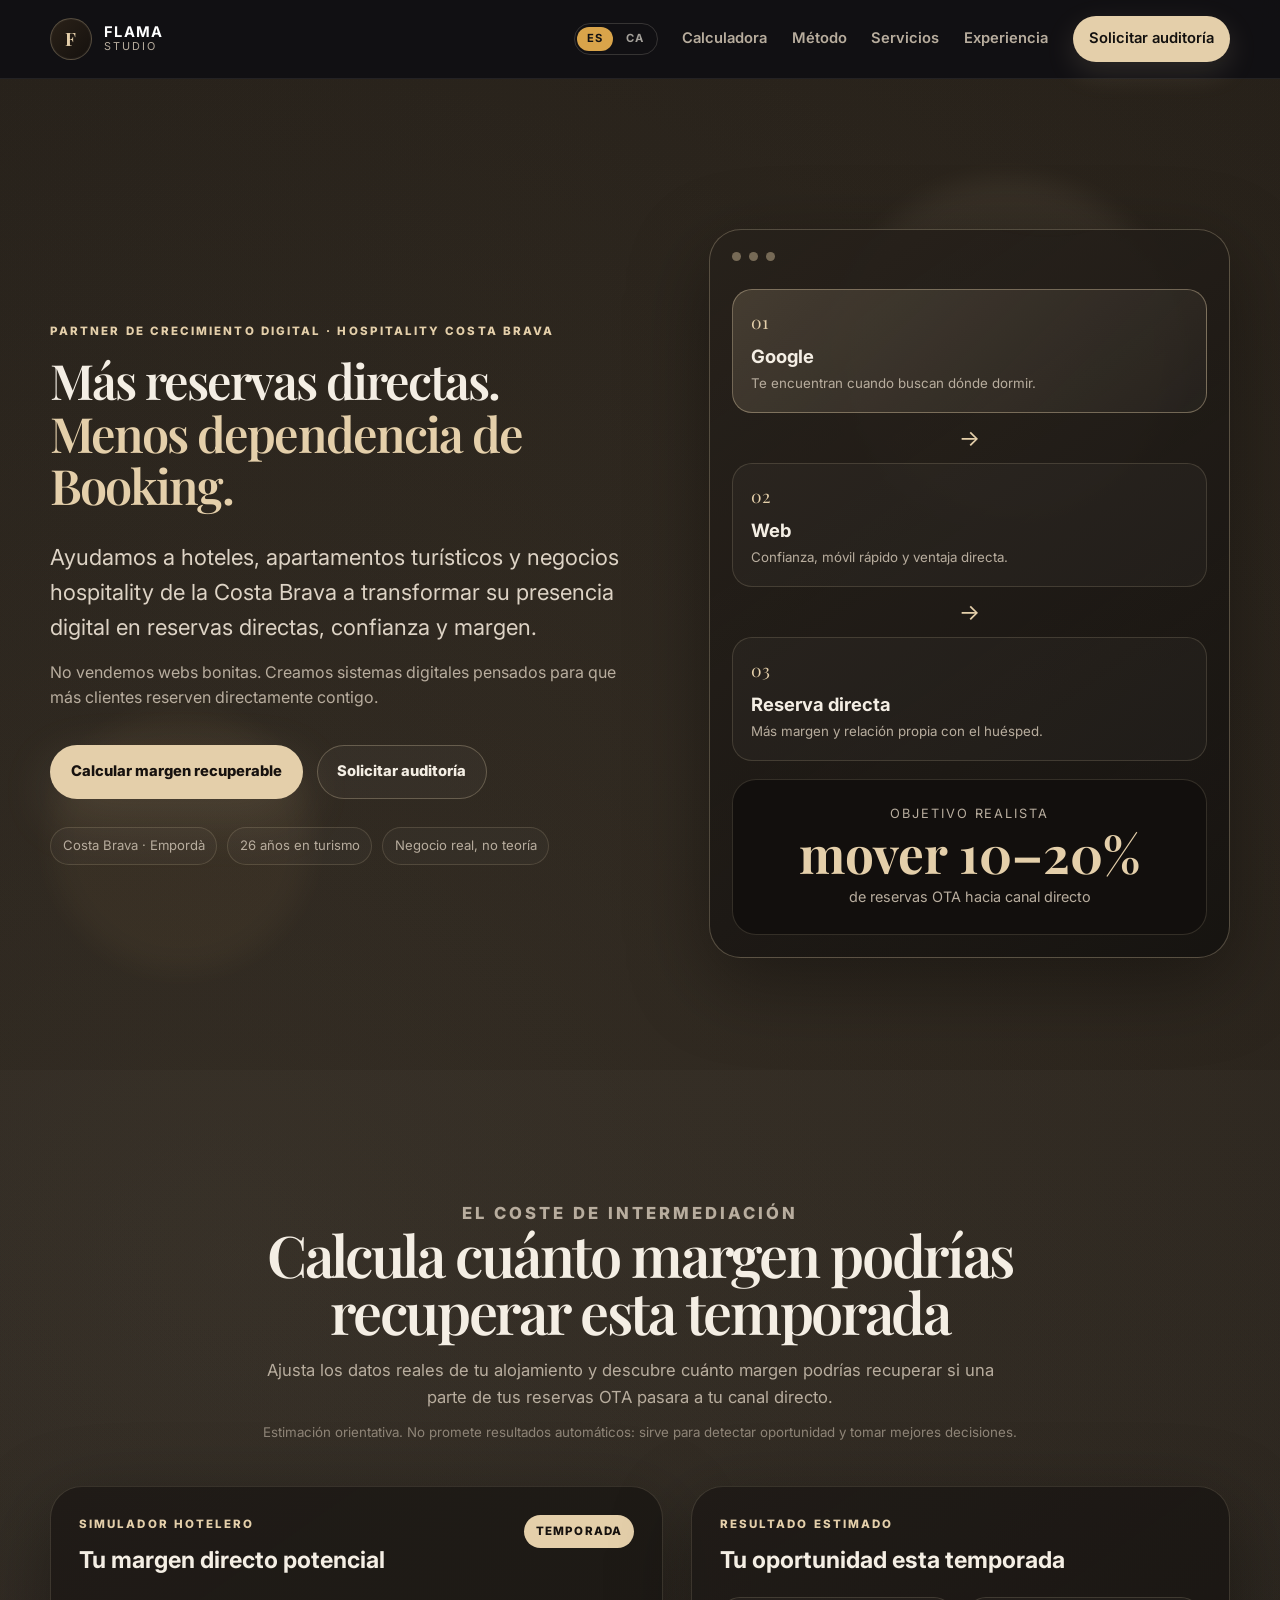
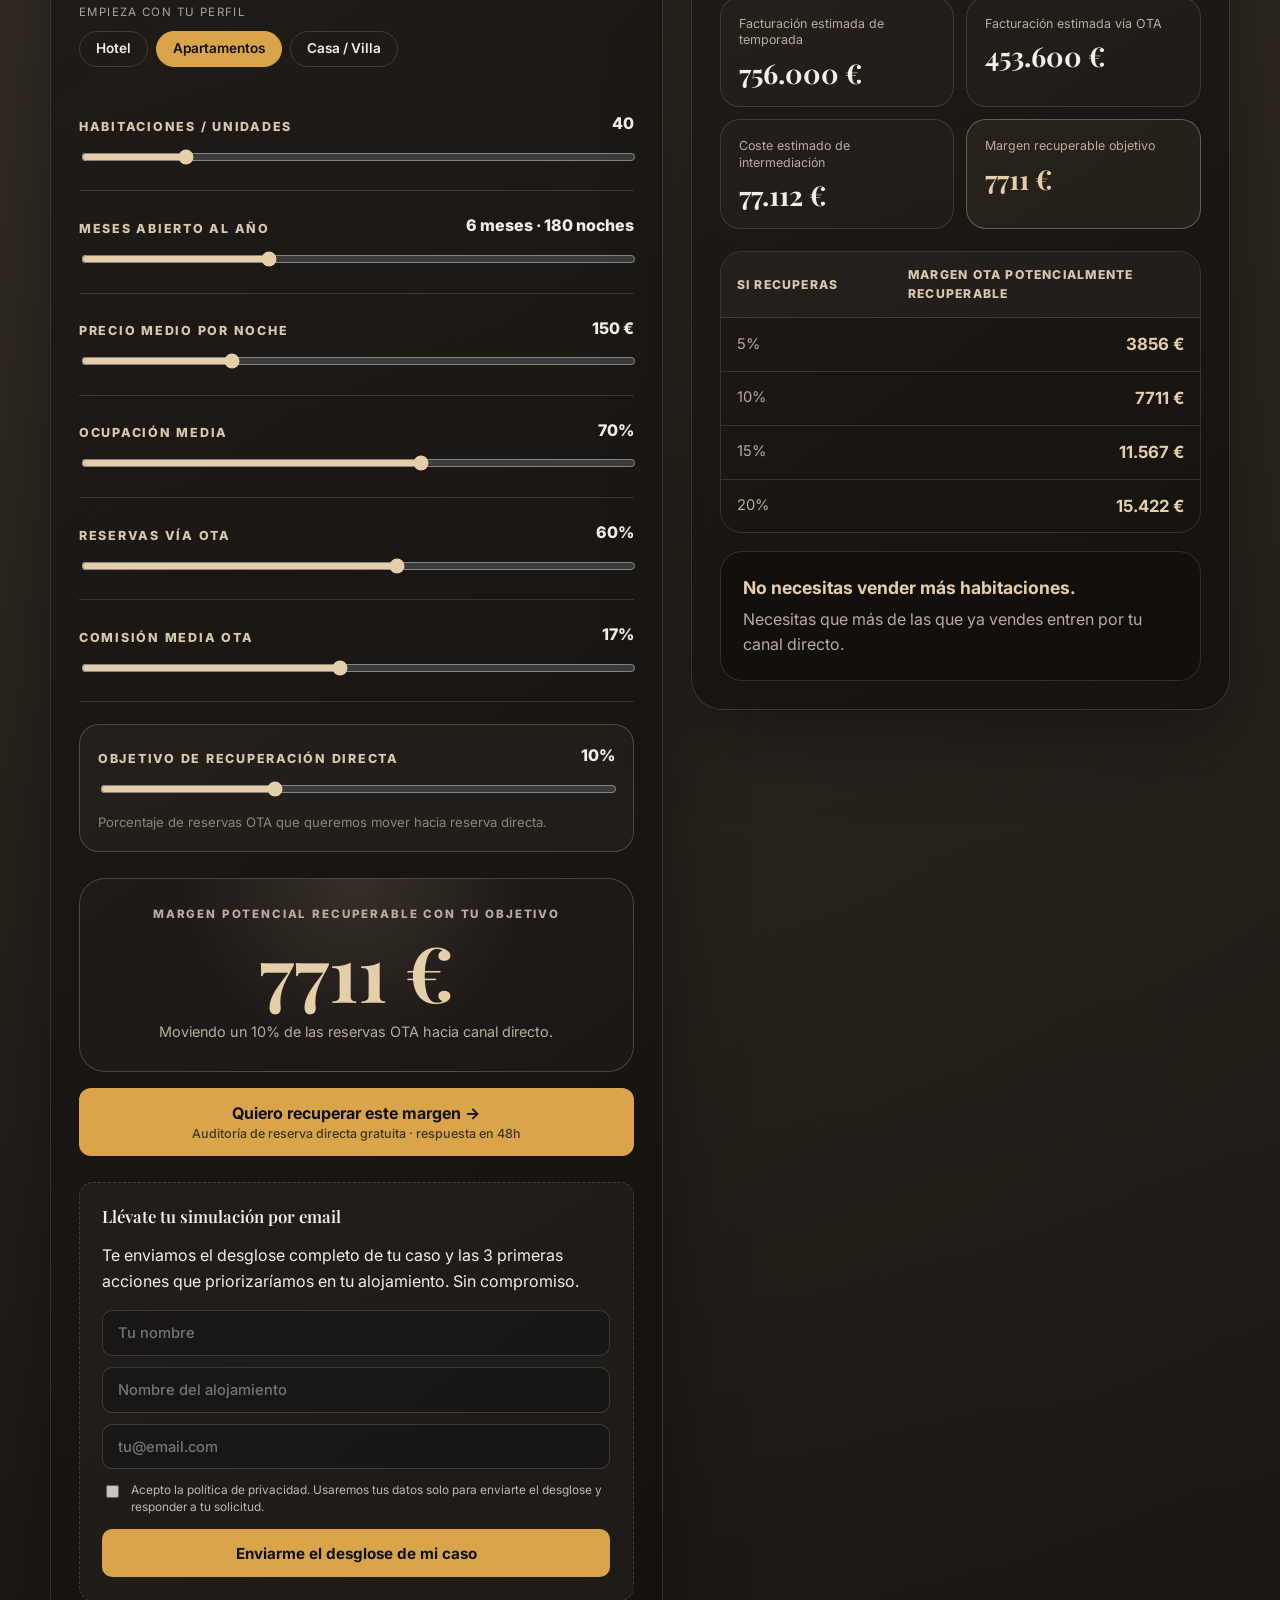
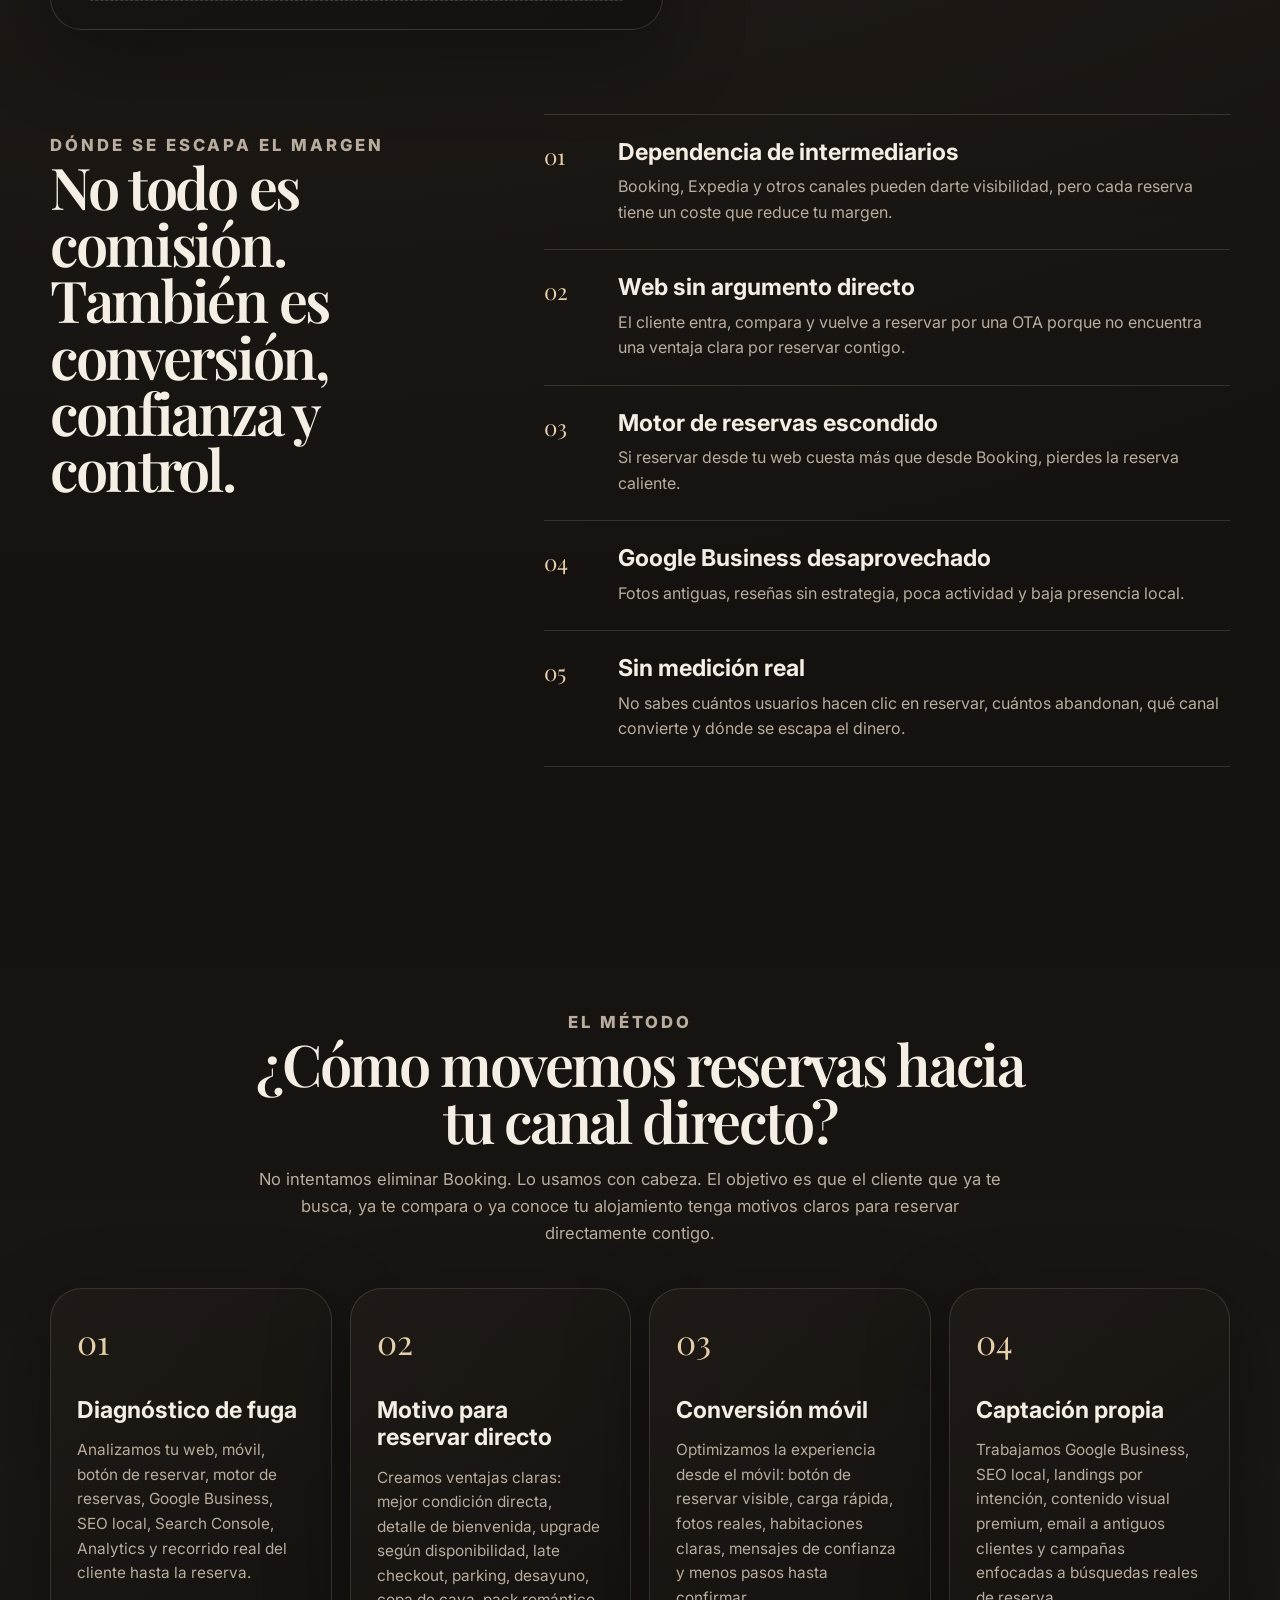
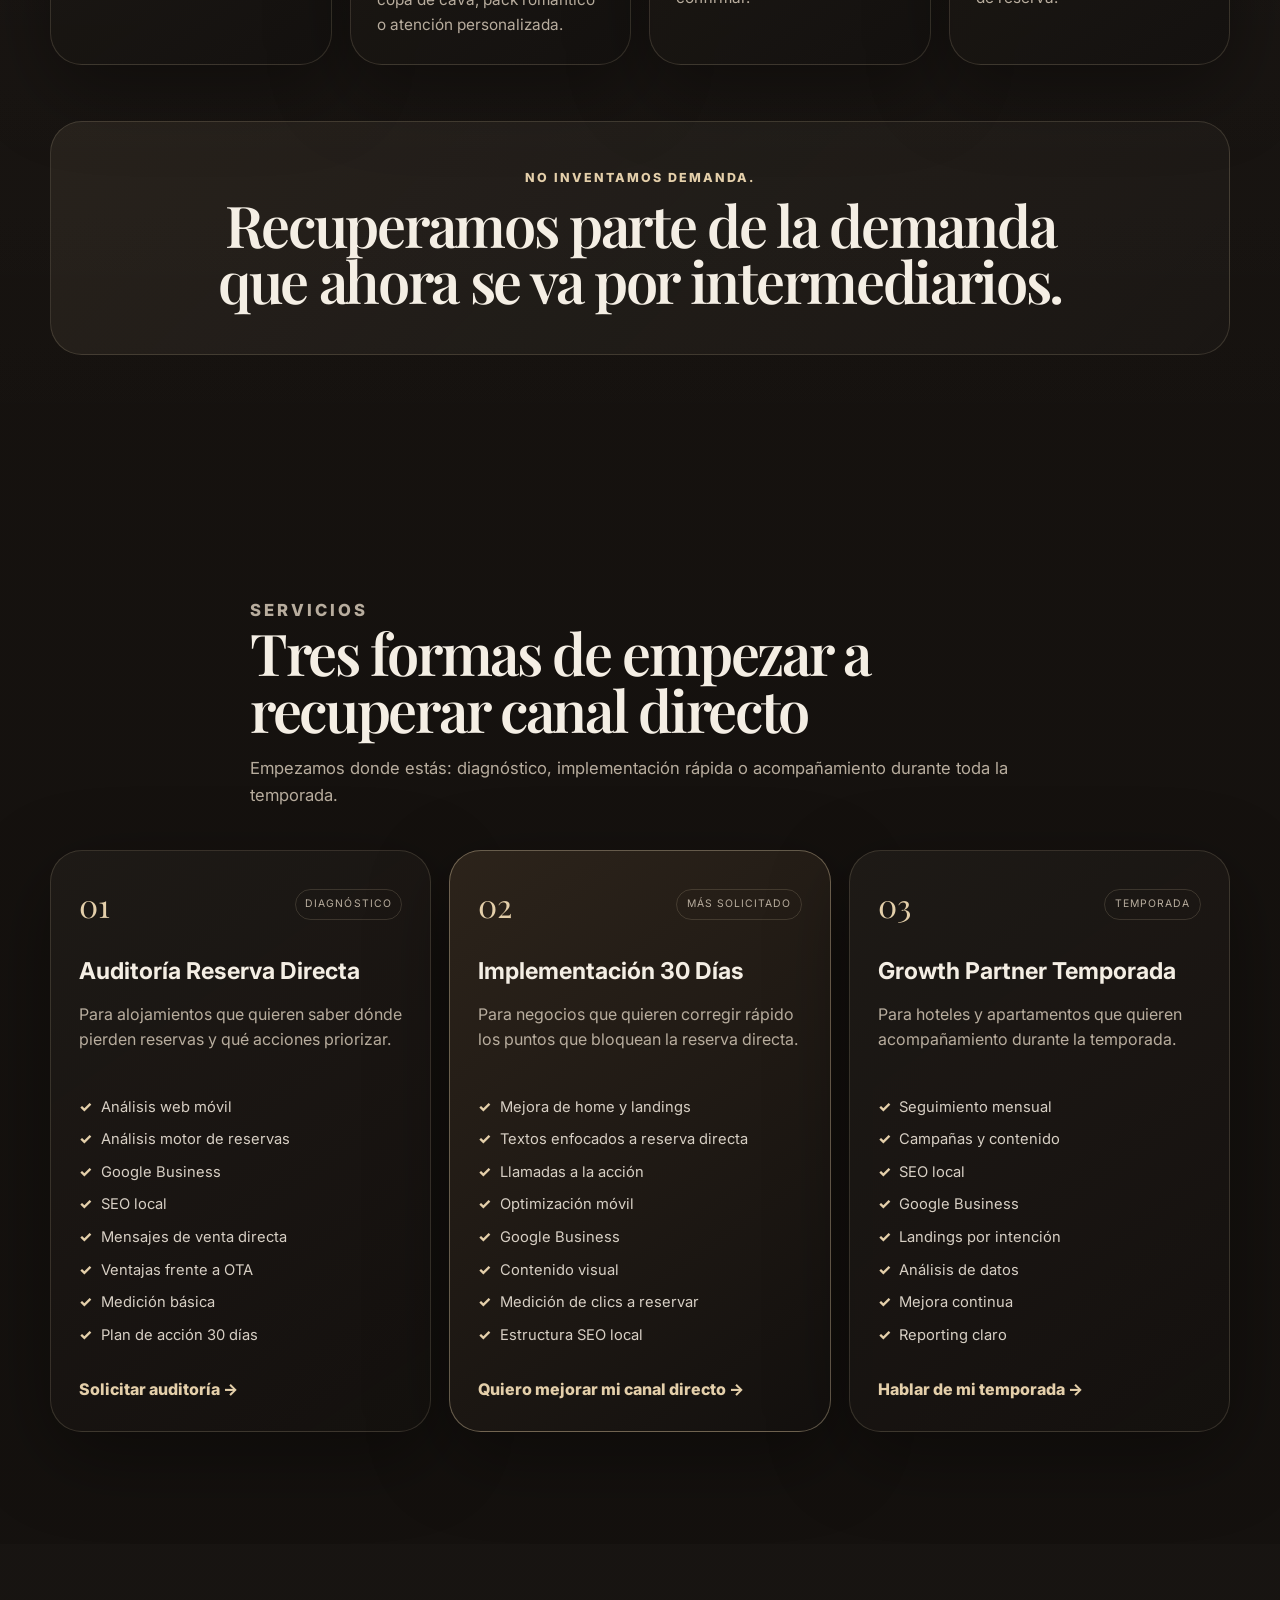
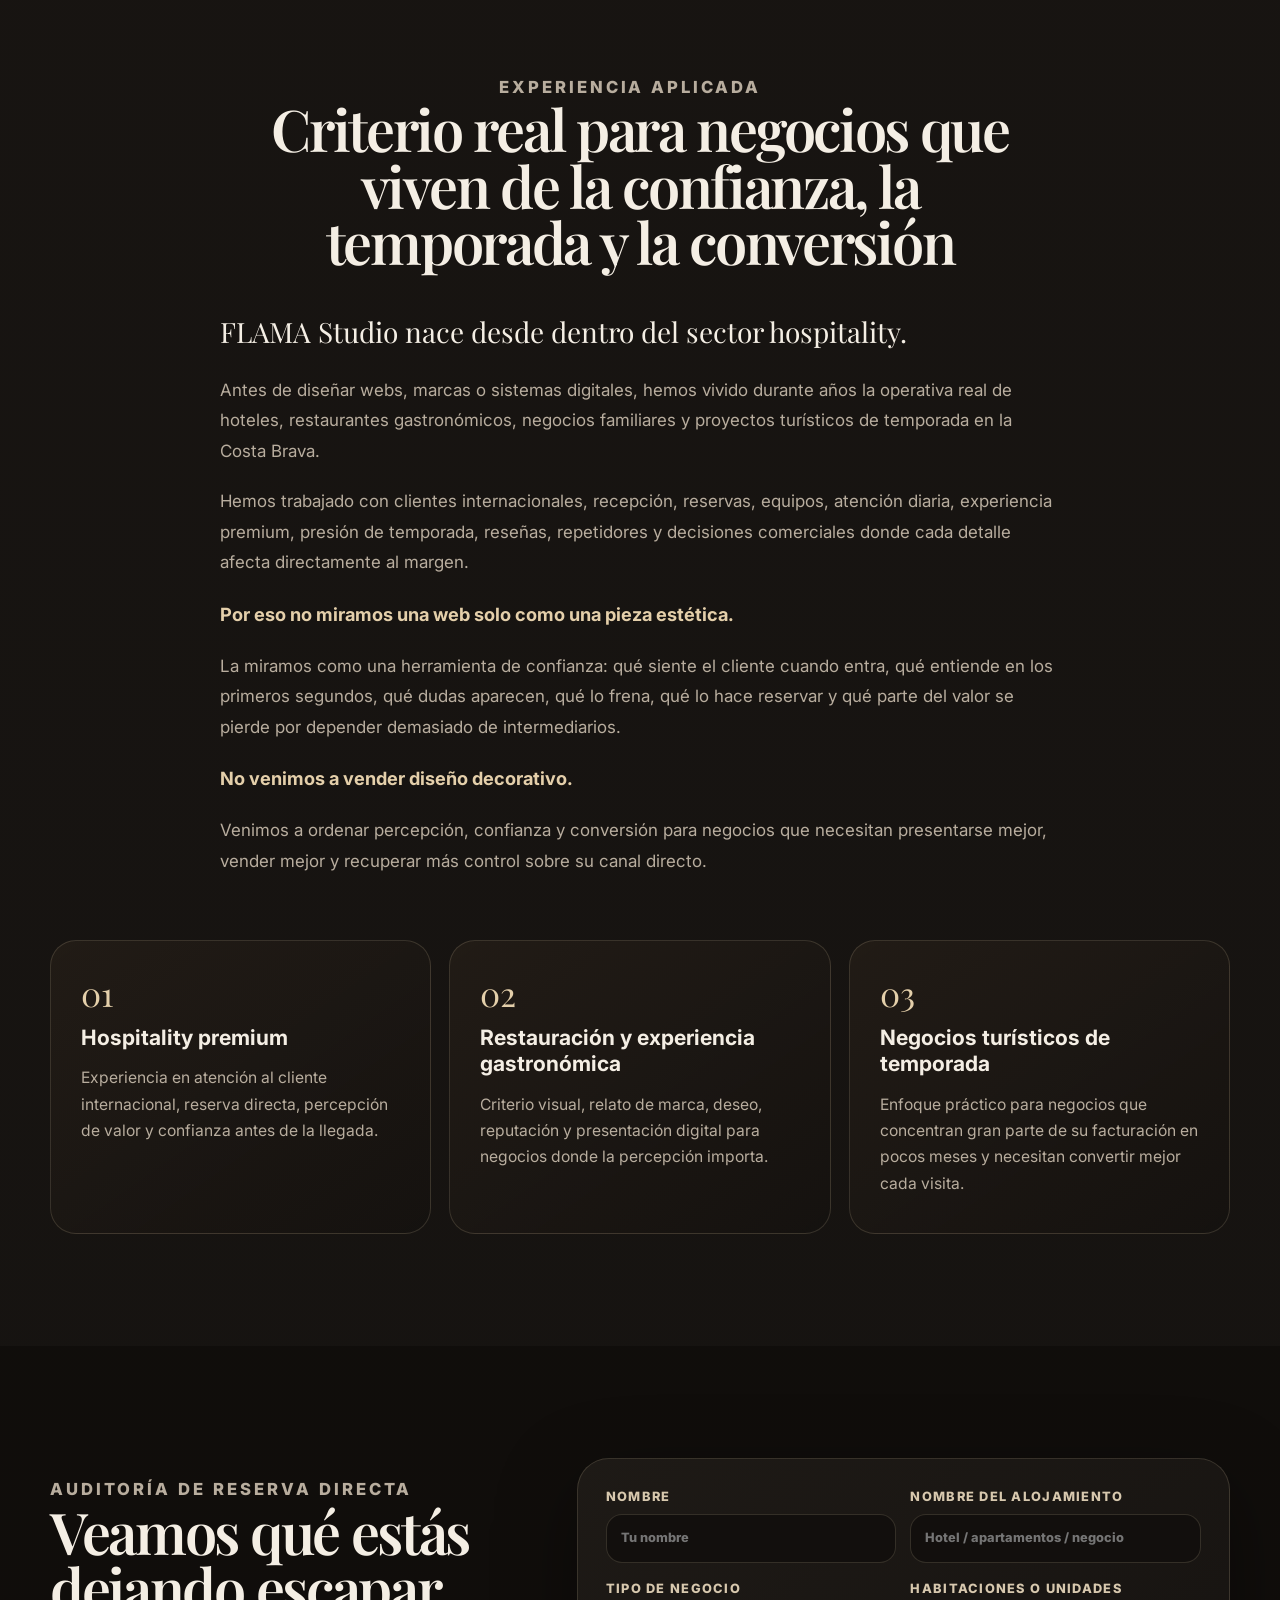
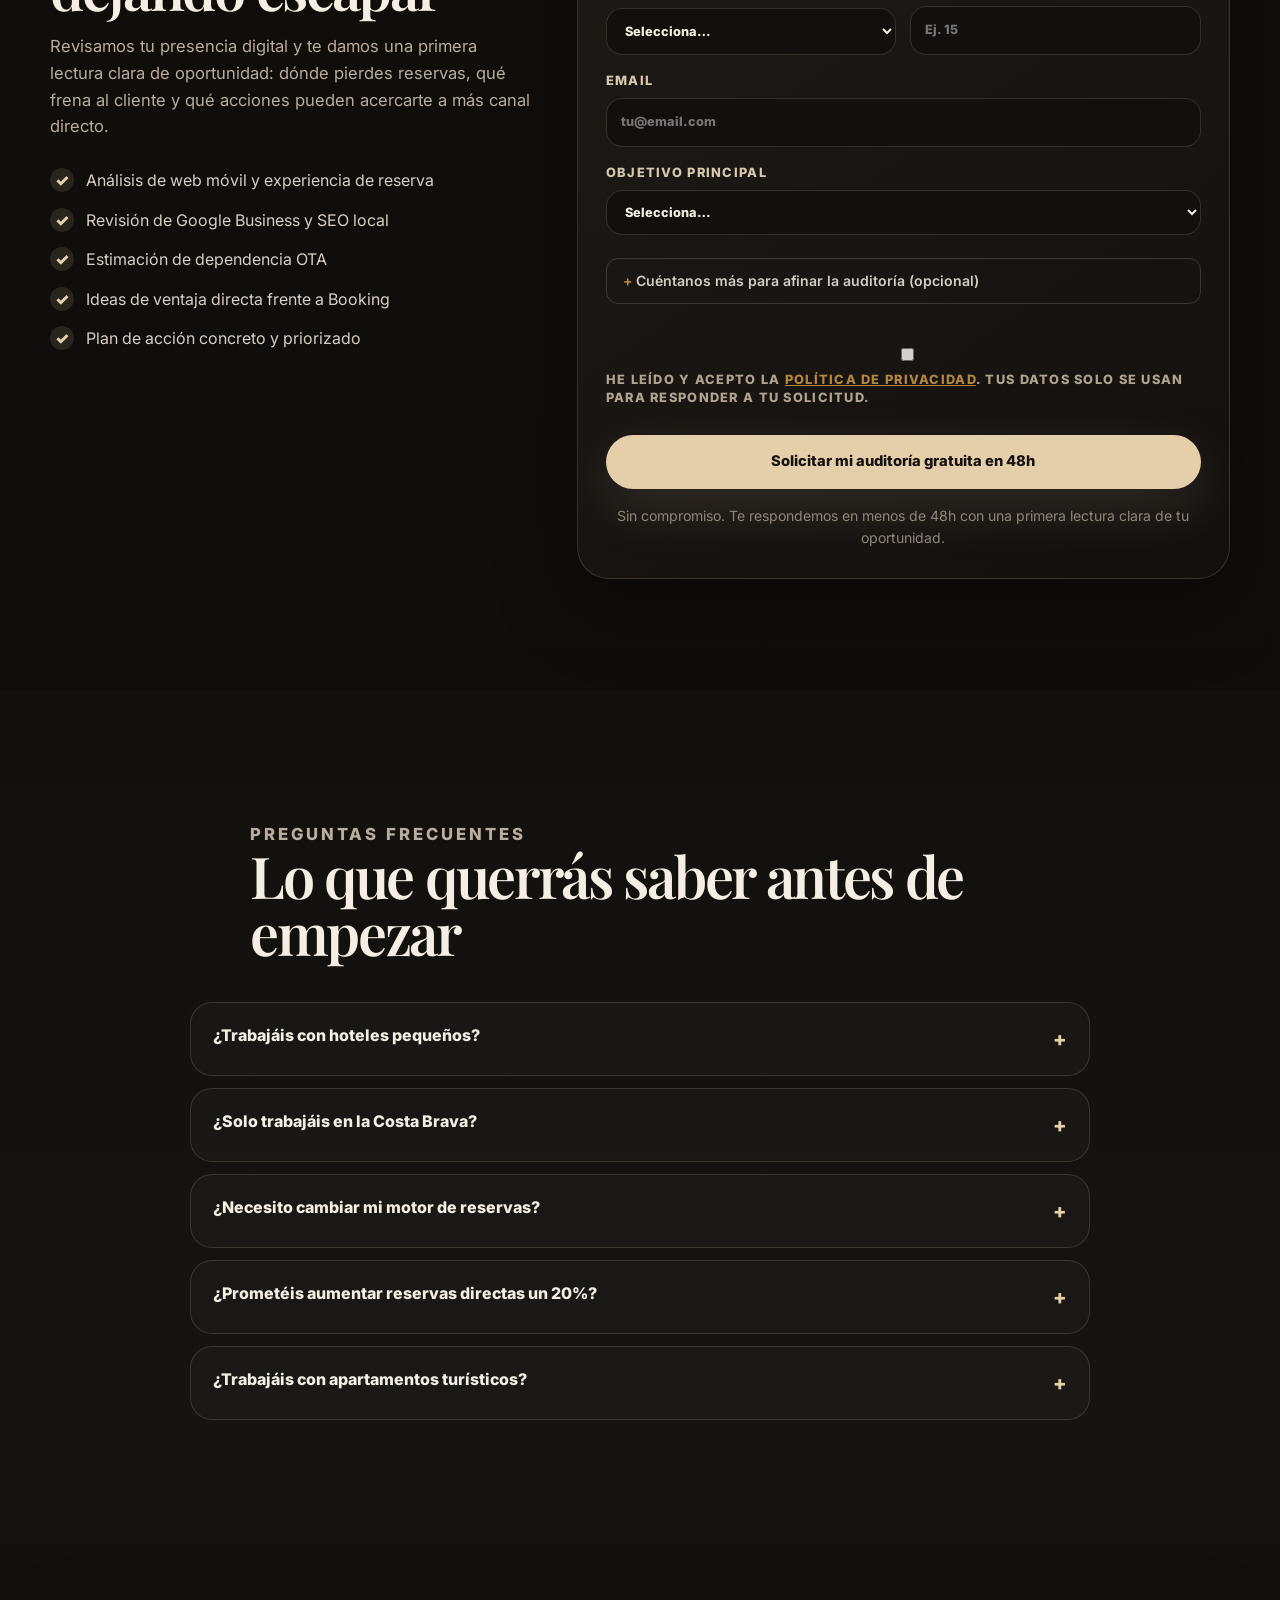
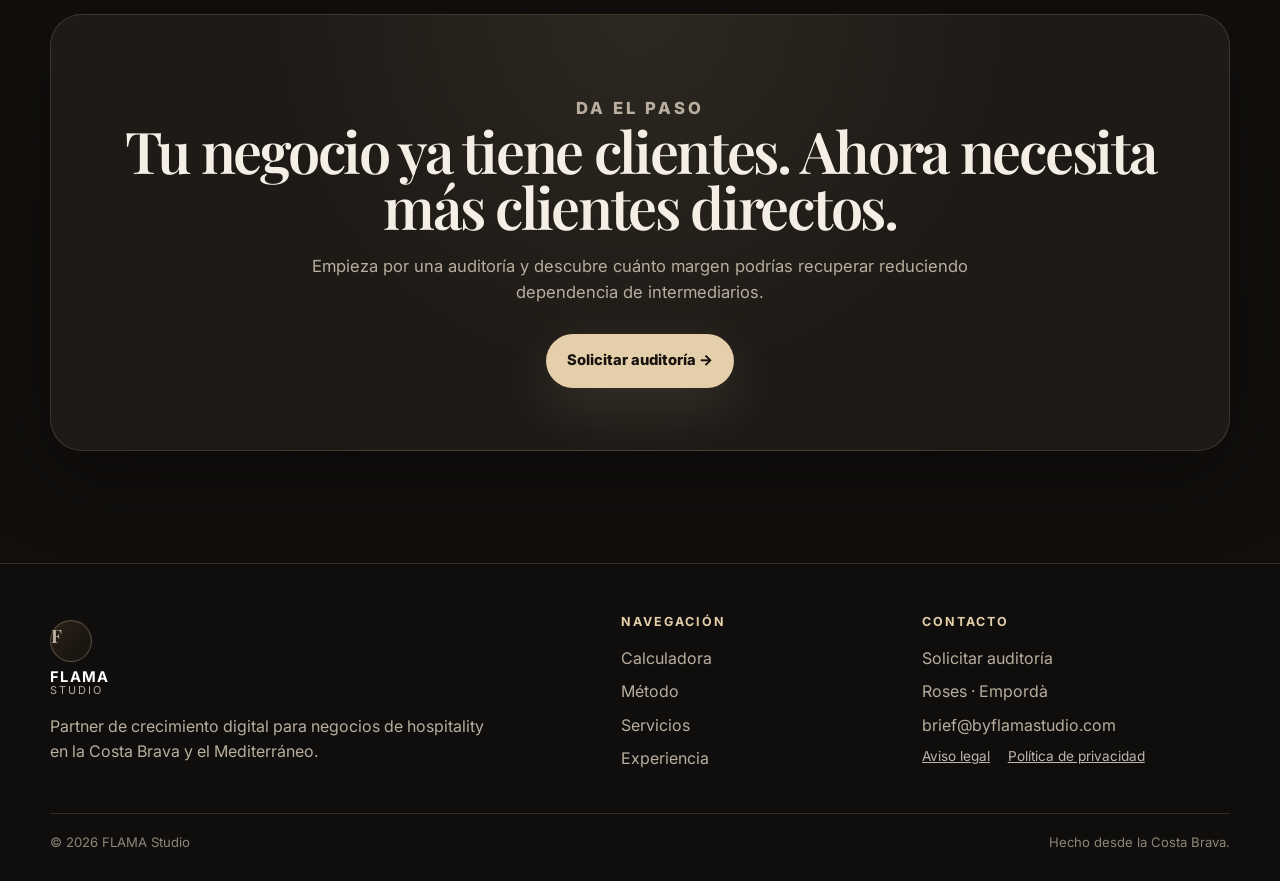
==== index.html @ e21b4c4e "Fusionar narrativa: eliminar 'Quiénes somos' y quitar placeholders legales visibles - Eliminar secci" ====
<!DOCTYPE html>
<html lang="es">
<head>
  <meta charset="UTF-8" />
  <meta name="viewport" content="width=device-width, initial-scale=1.0, viewport-fit=cover" />

  <!-- Google Tag Manager: PENDIENTE de configurar.
       Cuando tengas tu ID de Google (formato GTM-XXXX), pega aquí el código que
       te da Google y empezarás a medir visitas y clics. De momento se deja fuera
       para no cargar cookies innecesarias ni generar errores en la web. -->
  <script>window.dataLayer = window.dataLayer || [];</script>
  <title>FLAMA Studio | Reserva directa para hoteles y alojamientos en Costa Brava</title>
  <meta name="description" content="Ayudamos a hoteles, apartamentos turísticos y negocios hospitality de la Costa Brava a reducir dependencia de Booking, mejorar su web y aumentar reservas directas." />
  <meta name="keywords" content="reserva directa hoteles Costa Brava, marketing digital hoteles Costa Brava, web para hoteles Roses, agencia marketing hoteles Girona, reducir dependencia Booking hotel, aumentar reservas directas hotel, diseño web hoteles Costa Brava, Google Business hoteles, SEO local hoteles Costa Brava, apartamentos turísticos reserva directa" />
  <meta name="author" content="FLAMA Studio" />
  <meta name="robots" content="index, follow, max-image-preview:large" />
  <link rel="canonical" href="https://byflamastudio.com/" />
  <link rel="alternate" hreflang="es" href="https://byflamastudio.com/" />
  <link rel="alternate" hreflang="ca" href="https://byflamastudio.com/ca.html" />
  <link rel="alternate" hreflang="x-default" href="https://byflamastudio.com/" />

  <meta property="og:type" content="website" />
  <meta property="og:title" content="FLAMA Studio | Más reservas directas. Menos dependencia de Booking." />
  <meta property="og:description" content="Sistemas digitales para hoteles, apartamentos turísticos y negocios hospitality que quieren recuperar margen y aumentar reserva directa." />
  <meta property="og:url" content="https://byflamastudio.com/" />
  <meta property="og:site_name" content="FLAMA Studio" />
  <meta property="og:image" content="https://byflamastudio.com/assets/og-flama.jpg" />
  <meta property="og:image:width" content="1200" />
  <meta property="og:image:height" content="630" />
  <meta property="og:image:alt" content="FLAMA Studio — más reservas directas para hoteles de la Costa Brava" />
  <meta property="og:locale" content="es_ES" />

  <meta name="twitter:card" content="summary_large_image" />
  <meta name="twitter:title" content="FLAMA Studio | Reserva directa para hospitality" />
  <meta name="twitter:description" content="Reducimos dependencia OTA y mejoramos el canal directo de hoteles y alojamientos turísticos." />
  <meta name="twitter:image" content="https://byflamastudio.com/assets/og-flama.jpg" />

  <link rel="preconnect" href="https://fonts.googleapis.com">
  <link rel="preconnect" href="https://fonts.gstatic.com" crossorigin>
  <link href="https://fonts.googleapis.com/css2?family=Inter:wght@400;500;600;700;800;900&family=Playfair+Display:wght@600;700&display=swap" rel="stylesheet">

  <link rel="icon" href="favicon.svg" type="image/svg+xml" />
  <link rel="apple-touch-icon" href="favicon.svg" />

  <link rel="stylesheet" href="style.css" />

  <style id="fcro-styles">
    /* ===== Mejoras de captación FLAMA · autocontenidas, no dependen de style.css ===== */
    :root{
      --fcro-ink:#101013;
      --fcro-cream:#f4ecdd;
      --fcro-amber:#d9a44a;
      --fcro-amber-dark:#b9852f;
      --fcro-wa:#1fab55;
      --fcro-line:rgba(244,236,221,.16);
    }

    /* --- Selector de idioma ES/CA --- */
    .fcro-lang{display:flex;gap:.15rem;align-items:center;margin-left:auto;border:1px solid var(--fcro-line);border-radius:999px;padding:.18rem;flex:none}
    .fcro-lang a{font:700 .7rem/1 'Inter',sans-serif;letter-spacing:.1em;padding:.42rem .62rem;border-radius:999px;text-decoration:none;color:inherit;opacity:.65;transition:opacity .2s ease,background .2s ease}
    .fcro-lang a:hover{opacity:1}
    .fcro-lang a.active{background:var(--fcro-amber);color:var(--fcro-ink);opacity:1}
    @media (max-width:760px){.fcro-lang{margin-right:.6rem}}

    /* --- Presets del simulador --- */
    .fcro-presets{display:flex;flex-wrap:wrap;gap:.5rem;margin:0 0 1.4rem}
    .fcro-presets p{flex-basis:100%;margin:0 0 .15rem;font-size:.72rem;letter-spacing:.12em;text-transform:uppercase;opacity:.65}
    .fcro-chip{font:600 .85rem/1 'Inter',sans-serif;padding:.62rem 1rem;border-radius:999px;border:1px solid var(--fcro-line);background:transparent;color:inherit;cursor:pointer;transition:all .2s ease}
    .fcro-chip:hover{border-color:var(--fcro-amber)}
    .fcro-chip.active{background:var(--fcro-amber);border-color:var(--fcro-amber);color:var(--fcro-ink)}

    /* --- CTA bajo el resultado del simulador --- */
    .fcro-calc-cta{display:block;text-align:center;margin-top:1rem;padding:.95rem 1.4rem;border-radius:12px;background:var(--fcro-amber);color:var(--fcro-ink);font:700 1rem 'Inter',sans-serif;text-decoration:none;transition:background .2s ease}
    .fcro-calc-cta:hover{background:var(--fcro-amber-dark)}
    .fcro-calc-cta small{display:block;font-weight:500;font-size:.78rem;opacity:.75;margin-top:.2rem}

    /* --- Captura de lead del simulador --- */
    .fcro-leadbox{margin-top:1.6rem;padding:1.4rem;border-radius:14px;border:1px dashed var(--fcro-line);background:rgba(244,236,221,.04)}
    .fcro-leadbox h4{margin:0 0 .3rem;font:600 1.05rem 'Playfair Display',serif}
    .fcro-leadbox>p{margin:0 0 1rem;font-size:.88rem;opacity:.8}
    .fcro-leadbox .fcro-lead-fields{display:grid;gap:.7rem}
    .fcro-leadbox input[type=text],.fcro-leadbox input[type=email]{width:100%;box-sizing:border-box;padding:.8rem .9rem;border-radius:10px;border:1px solid var(--fcro-line);background:rgba(16,16,19,.35);color:inherit;font:500 .92rem 'Inter',sans-serif}
    .fcro-leadbox input:focus{outline:2px solid var(--fcro-amber);outline-offset:1px}
    .fcro-leadbox button{margin-top:.8rem;width:100%;padding:.9rem;border:0;border-radius:10px;background:var(--fcro-amber);color:var(--fcro-ink);font:700 .95rem 'Inter',sans-serif;cursor:pointer;transition:background .2s ease}
    .fcro-leadbox button:hover{background:var(--fcro-amber-dark)}
    .fcro-leadbox .fcro-consent{display:flex;gap:.55rem;align-items:flex-start;margin-top:.8rem;font-size:.74rem;opacity:.75;line-height:1.45}
    .fcro-leadbox .fcro-consent input{margin-top:.15rem}
    .fcro-lead-ok{display:none;text-align:center;padding:1.2rem .6rem}
    .fcro-lead-ok strong{display:block;font-size:1.05rem;margin-bottom:.3rem;color:var(--fcro-amber)}
    .fcro-leadbox.sent .fcro-lead-form{display:none}
    .fcro-leadbox.sent .fcro-lead-ok{display:block}

    /* --- Enlaces WhatsApp en servicios --- */
    .fcro-wa-link{display:inline-flex;align-items:center;gap:.45rem;margin-top:.55rem;font:600 .9rem 'Inter',sans-serif;color:var(--fcro-wa);text-decoration:none}
    .fcro-wa-link:hover{text-decoration:underline}
    .fcro-wa-link svg{flex:none}

    /* --- Botón flotante WhatsApp --- */
    .fcro-float{position:fixed;right:18px;bottom:18px;z-index:90;width:58px;height:58px;border-radius:50%;background:var(--fcro-wa);display:flex;align-items:center;justify-content:center;box-shadow:0 8px 24px rgba(0,0,0,.35);transition:transform .2s ease}
    .fcro-float:hover{transform:scale(1.07)}
    .fcro-float svg{width:30px;height:30px}
    @media (max-width:768px){.fcro-float{bottom:78px;right:14px;width:54px;height:54px}}

    /* --- Barra fija inferior (solo móvil) --- */
    .fcro-sticky{display:none}
    @media (max-width:768px){
      .fcro-sticky{position:fixed;left:0;right:0;bottom:0;z-index:89;display:flex;gap:.6rem;padding:.65rem .9rem calc(.65rem + env(safe-area-inset-bottom));background:rgba(16,16,19,.92);backdrop-filter:blur(10px);border-top:1px solid var(--fcro-line);transform:translateY(0);transition:transform .25s ease}
      .fcro-sticky.hidden{transform:translateY(110%)}
      .fcro-sticky a{flex:1;text-align:center;padding:.85rem .5rem;border-radius:10px;font:700 .92rem 'Inter',sans-serif;text-decoration:none}
      .fcro-sticky .fcro-sticky-main{background:var(--fcro-amber);color:var(--fcro-ink)}
      .fcro-sticky .fcro-sticky-wa{background:var(--fcro-wa);color:#fff;flex:0 0 auto;display:flex;align-items:center;justify-content:center;padding:.85rem .95rem}
      body{padding-bottom:64px}
    }

    /* --- Formulario: bloque opcional + consentimiento --- */
    .fcro-more{margin:.4rem 0 .9rem;border:1px solid var(--fcro-line);border-radius:12px;overflow:hidden}
    .fcro-more summary{cursor:pointer;padding:.85rem 1rem;font:600 .88rem 'Inter',sans-serif;opacity:.85;list-style:none}
    .fcro-more summary::before{content:'+ ';color:var(--fcro-amber)}
    .fcro-more[open] summary::before{content:'– '}
    .fcro-more .fcro-more-inner{padding:.2rem 1rem 1rem}
    .fcro-rgpd{display:flex;gap:.55rem;align-items:flex-start;margin:.7rem 0;font-size:.76rem;opacity:.8;line-height:1.45}
    .fcro-rgpd input{margin-top:.15rem}
    .fcro-rgpd a{color:var(--fcro-amber);text-decoration:underline;cursor:pointer}

    /* --- Diálogos legales --- */
    .fcro-dialog{max-width:680px;width:calc(100% - 2.4rem);border:0;border-radius:16px;padding:0;background:var(--fcro-cream);color:#1c1a16}
    .fcro-dialog::backdrop{background:rgba(0,0,0,.65)}
    .fcro-dialog .fcro-dialog-inner{padding:1.8rem 1.6rem;max-height:75vh;overflow:auto;font:400 .92rem/1.65 'Inter',sans-serif}
    .fcro-dialog h2{font:600 1.4rem 'Playfair Display',serif;margin:0 0 .9rem}
    .fcro-dialog h3{font:600 1rem 'Inter',sans-serif;margin:1.2rem 0 .35rem}
    .fcro-dialog p{margin:.4rem 0}
    .fcro-dialog .fcro-close{position:sticky;top:0;float:right;border:0;background:#1c1a16;color:var(--fcro-cream);width:34px;height:34px;border-radius:50%;font-size:1.1rem;cursor:pointer;margin:-.4rem -.2rem 0 0}
    .fcro-legal-links{display:flex;gap:1.1rem;flex-wrap:wrap;margin-top:.5rem}
    .fcro-legal-links button{border:0;background:none;padding:0;color:inherit;opacity:.75;font:inherit;font-size:.85rem;cursor:pointer;text-decoration:underline}
    .fcro-legal-links button:hover{opacity:1}

    /* --- FIX escritorio: titular del hero desproporcionado --- */
    .hero-copy h1{
      font-size:clamp(2.5rem, 3.8vw, 3.9rem) !important;
      line-height:1.08 !important;
      overflow-wrap:break-word;
    }
    .hero-copy{min-width:0}
    @media (min-width:1100px){
      .hero-grid{align-items:center}
    }

    /* --- FIX: separar el hero de la cabecera fija para que el H1 no quede tapado --- */
    .hero{align-items:start}
    .hero.section-pad{padding-top:150px}
    @media (max-width:1080px){.hero.section-pad{padding-top:124px}}
    @media (max-width:760px){.hero.section-pad{padding-top:108px}}

    /* --- Sección Experiencia (relato de estudio, sin portfolio) --- */
    .exp-text{max-width:840px;margin:0 auto}
    .exp-text p{color:var(--muted);font-size:1.06rem;line-height:1.8;margin:0 0 1.25rem}
    .exp-text .exp-lead{color:var(--text);font-family:"Playfair Display",serif;font-size:clamp(1.35rem,2.5vw,1.75rem);line-height:1.4;margin-bottom:1.5rem}
    .exp-text .exp-accent{color:var(--gold);font-weight:700;font-size:1.14rem}
    .exp-grid{display:grid;grid-template-columns:repeat(3,1fr);gap:18px;margin-top:64px}
    .exp-card{border:1px solid var(--line);border-radius:26px;background:linear-gradient(145deg,rgba(45,36,27,.5),rgba(20,17,15,.55));padding:36px 30px;display:flex;flex-direction:column;gap:14px}
    .exp-card .exp-num{font-family:"Playfair Display",serif;color:var(--gold);font-size:2.1rem;line-height:1}
    .exp-card h3{margin:0;color:var(--text);font-size:1.32rem;line-height:1.25}
    .exp-card p{margin:0;color:var(--muted);font-size:.98rem;line-height:1.68}
    @media (max-width:1080px){.exp-grid{grid-template-columns:1fr 1fr}}
    @media (max-width:760px){.exp-grid{grid-template-columns:1fr}.exp-card{padding:28px 24px}}

    /* --- FIX iPhone: evitar zoom automático al tocar campos del formulario --- */
    @media (max-width:768px){
      input[type=text],input[type=email],input[type=tel],input[type=url],
      input[type=number],select,textarea{font-size:16px !important}
    }

    /* --- FIX anclas: que los títulos no queden bajo la cabecera fija --- */
    section[id],#contacto,#calculadora,#metodo,#servicios,#casos{scroll-margin-top:90px}

    /* --- FIX cabecera fija: fondo opaco al hacer scroll para que no se transparente sobre el formulario --- */
    .site-header{
      background:rgba(16,16,19,.92) !important;
      backdrop-filter:blur(10px);
      -webkit-backdrop-filter:blur(10px);
      border-bottom:1px solid rgba(244,236,221,.08);
    }

    @media (prefers-reduced-motion:reduce){
      .fcro-float,.fcro-sticky,.fcro-chip,.fcro-calc-cta{transition:none}
    }
  </style>

  <script type="application/ld+json">
  {
    "@context": "https://schema.org",
    "@type": "ProfessionalService",
    "name": "FLAMA Studio",
    "url": "https://byflamastudio.com/",
    "email": "brief@byflamastudio.com",
    "description": "Partner de crecimiento digital para hoteles, apartamentos turísticos y negocios hospitality de la Costa Brava que quieren aumentar reservas directas y reducir dependencia de OTAs.",
    "areaServed": ["Costa Brava", "Roses", "Girona", "Empordà", "Mediterráneo"],
    "serviceType": ["Reserva directa hotelera", "Diseño web para hoteles", "SEO local", "Google Business", "Marketing digital hospitality"],
    "address": {
      "@type": "PostalAddress",
      "addressLocality": "Roses",
      "addressRegion": "Girona",
      "addressCountry": "ES"
    }
  }
  </script>
</head>
<body>
  <!-- Google Tag Manager (noscript): pendiente de configurar. -->

  <a class="skip-link" href="#main">Saltar al contenido</a>

  <header class="site-header" id="top">
    <div class="container header-inner">
      <a href="#top" class="brand" aria-label="FLAMA Studio inicio">
        <span class="brand-mark">F</span>
        <span>
          <strong>FLAMA</strong>
          <small>Studio</small>
        </span>
      </a>

      <nav class="fcro-lang" aria-label="Idioma">
        <a href="./" class="active" lang="es" hreflang="es" aria-current="true">ES</a>
        <a href="ca.html" lang="ca" hreflang="ca">CA</a>
      </nav>

      <button class="nav-toggle" id="navToggle" aria-label="Abrir menú" aria-controls="siteNav" aria-expanded="false">
        <span></span><span></span><span></span>
      </button>

      <nav class="site-nav" id="siteNav" aria-label="Navegación principal">
        <a href="#calculadora">Calculadora</a>
        <a href="#metodo">Método</a>
        <a href="#servicios">Servicios</a>
        <a href="#casos">Experiencia</a>
        <a href="#contacto" class="nav-cta">Solicitar auditoría</a>
      </nav>
    </div>
  </header>

  <main id="main">
    <!-- HERO -->
    <section class="hero section-pad">
      <div class="ambient ambient-one"></div>
      <div class="ambient ambient-two"></div>

      <div class="container hero-grid">
        <div class="hero-copy reveal">
          <p class="eyebrow">Partner de crecimiento digital · Hospitality Costa Brava</p>
          <h1>Más reservas directas.<br><span>Menos dependencia de Booking.</span></h1>
          <p class="hero-lead">Ayudamos a hoteles, apartamentos turísticos y negocios hospitality de la Costa Brava a transformar su presencia digital en reservas directas, confianza y margen.</p>
          <p class="hero-sub">No vendemos webs bonitas. Creamos sistemas digitales pensados para que más clientes reserven directamente contigo.</p>

          <div class="hero-actions">
            <a class="btn btn-primary" href="#calculadora">Calcular margen recuperable</a>
            <a class="btn btn-secondary" href="#contacto">Solicitar auditoría</a>
          </div>

          <div class="trust-row" aria-label="Credenciales FLAMA Studio">
            <span>Costa Brava · Empordà</span>
            <span>26 años en turismo</span>
            <span>Negocio real, no teoría</span>
          </div>
        </div>

        <div class="hero-panel reveal delay-1" aria-label="Sistema de reserva directa">
          <div class="panel-top">
            <span class="dot"></span><span class="dot"></span><span class="dot"></span>
          </div>
          <div class="booking-flow">
            <div class="flow-card active">
              <span>01</span>
              <strong>Google</strong>
              <small>Te encuentran cuando buscan dónde dormir.</small>
            </div>
            <div class="flow-arrow">→</div>
            <div class="flow-card">
              <span>02</span>
              <strong>Web</strong>
              <small>Confianza, móvil rápido y ventaja directa.</small>
            </div>
            <div class="flow-arrow">→</div>
            <div class="flow-card">
              <span>03</span>
              <strong>Reserva directa</strong>
              <small>Más margen y relación propia con el huésped.</small>
            </div>
          </div>
          <div class="hero-metric">
            <p>Objetivo realista</p>
            <strong>mover 10–20%</strong>
            <span>de reservas OTA hacia canal directo</span>
          </div>
        </div>
      </div>
    </section>

    <!-- CALCULATOR -->
    <section class="section-pad cost-section" id="calculadora">
      <div class="container section-head narrow reveal">
        <p class="eyebrow">El coste de intermediación</p>
        <h2>Calcula cuánto margen podrías recuperar esta temporada</h2>
        <p>Ajusta los datos reales de tu alojamiento y descubre cuánto margen podrías recuperar si una parte de tus reservas OTA pasara a tu canal directo.</p>
        <small>Estimación orientativa. No promete resultados automáticos: sirve para detectar oportunidad y tomar mejores decisiones.</small>
      </div>

      <div class="container calc-grid">
        <div class="calculator-card reveal">
          <div class="calc-header">
            <div>
              <p class="eyebrow">Simulador hotelero</p>
              <h3>Tu margen directo potencial</h3>
            </div>
            <span class="calc-badge">Temporada</span>
          </div>

          <form class="calculator" aria-label="Calculadora de margen recuperable">
            <div class="fcro-presets" role="group" aria-label="Perfiles de alojamiento">
              <p>Empieza con tu perfil</p>
              <button type="button" class="fcro-chip" data-preset="hotel">Hotel</button>
              <button type="button" class="fcro-chip active" data-preset="apartamentos">Apartamentos</button>
              <button type="button" class="fcro-chip" data-preset="villa">Casa / Villa</button>
            </div>

            <div class="range-group">
              <div class="range-label">
                <label for="units">Habitaciones / unidades</label>
                <output id="unitsValue">40</output>
              </div>
              <input type="range" id="units" min="5" max="200" value="40" step="1" />
            </div>

            <div class="range-group">
              <div class="range-label">
                <label for="months">Meses abierto al año</label>
                <output id="monthsValue">6 meses · 180 noches</output>
              </div>
              <input type="range" id="months" min="3" max="12" value="6" step="1" />
            </div>

            <div class="range-group">
              <div class="range-label">
                <label for="adr">Precio medio por noche</label>
                <output id="adrValue">150 €</output>
              </div>
              <input type="range" id="adr" min="60" max="400" value="150" step="5" />
            </div>

            <div class="range-group">
              <div class="range-label">
                <label for="occupancy">Ocupación media</label>
                <output id="occupancyValue">70%</output>
              </div>
              <input type="range" id="occupancy" min="30" max="95" value="70" step="1" />
            </div>

            <div class="range-group">
              <div class="range-label">
                <label for="ota">Reservas vía OTA</label>
                <output id="otaValue">60%</output>
              </div>
              <input type="range" id="ota" min="20" max="90" value="60" step="1" />
            </div>

            <div class="range-group">
              <div class="range-label">
                <label for="commission">Comisión media OTA</label>
                <output id="commissionValue">17%</output>
              </div>
              <input type="range" id="commission" min="10" max="25" value="17" step="1" />
            </div>

            <div class="range-group highlight-range">
              <div class="range-label">
                <label for="recovery">Objetivo de recuperación directa</label>
                <output id="recoveryValue">10%</output>
              </div>
              <input type="range" id="recovery" min="5" max="20" value="10" step="1" />
              <small>Porcentaje de reservas OTA que queremos mover hacia reserva directa.</small>
            </div>
          </form>

          <div class="result-box">
            <p>Margen potencial recuperable con tu objetivo</p>
            <strong id="mainRecovery">0 €</strong>
            <span id="mainRecoveryText">Moviendo un 10% de las reservas OTA hacia canal directo.</span>
          </div>

          <a href="#contacto" class="fcro-calc-cta" data-gtm="cta_click" data-gtm-label="calc_result">
            Quiero recuperar este margen →
            <small>Auditoría de reserva directa gratuita · respuesta en 48h</small>
          </a>

          <div class="fcro-leadbox" id="fcroLeadbox">
            <div class="fcro-lead-form">
              <h4>Llévate tu simulación por email</h4>
              <p>Te enviamos el desglose completo de tu caso y las 3 primeras acciones que priorizaríamos en tu alojamiento. Sin compromiso.</p>
              <div class="fcro-lead-fields">
                <input type="text" id="fcroLeadName" placeholder="Tu nombre" autocomplete="name" />
                <input type="text" id="fcroLeadProperty" placeholder="Nombre del alojamiento" autocomplete="organization" />
                <input type="email" id="fcroLeadEmail" placeholder="tu@email.com" autocomplete="email" />
              </div>
              <label class="fcro-consent">
                <input type="checkbox" id="fcroLeadConsent" />
                <span>Acepto la <a href="#" class="fcro-open-privacy">política de privacidad</a>. Usaremos tus datos solo para enviarte el desglose y responder a tu solicitud.</span>
              </label>
              <button type="button" id="fcroLeadSend">Enviarme el desglose de mi caso</button>
            </div>
            <div class="fcro-lead-ok">
              <strong>¡Hecho!</strong>
              <span>Hemos recibido tus datos. Te llega el desglose de tu caso muy pronto.</span>
            </div>
          </div>
        </div>

        <div class="results-card reveal delay-1">
          <p class="eyebrow">Resultado estimado</p>
          <h3>Tu oportunidad esta temporada</h3>

          <div class="kpi-grid">
            <div class="kpi">
              <span>Facturación estimada de temporada</span>
              <strong id="seasonRevenue">0 €</strong>
            </div>
            <div class="kpi">
              <span>Facturación estimada vía OTA</span>
              <strong id="otaRevenue">0 €</strong>
            </div>
            <div class="kpi">
              <span>Coste estimado de intermediación</span>
              <strong id="intermediationCost">0 €</strong>
            </div>
            <div class="kpi kpi-accent">
              <span>Margen recuperable objetivo</span>
              <strong id="targetRecovery">0 €</strong>
            </div>
          </div>

          <div class="scenario-table" role="table" aria-label="Escenarios de recuperación directa">
            <div class="scenario-row head" role="row">
              <span role="columnheader">Si recuperas</span>
              <span role="columnheader">Margen OTA potencialmente recuperable</span>
            </div>
            <div class="scenario-row" role="row"><span>5%</span><strong id="scenario5">0 €</strong></div>
            <div class="scenario-row" role="row"><span>10%</span><strong id="scenario10">0 €</strong></div>
            <div class="scenario-row" role="row"><span>15%</span><strong id="scenario15">0 €</strong></div>
            <div class="scenario-row" role="row"><span>20%</span><strong id="scenario20">0 €</strong></div>
          </div>

          <div class="quote-card">
            <strong>No necesitas vender más habitaciones.</strong>
            <span>Necesitas que más de las que ya vendes entren por tu canal directo.</span>
          </div>
        </div>
      </div>

      <div class="container leakage-grid">
        <div class="section-head reveal">
          <p class="eyebrow">Dónde se escapa el margen</p>
          <h2>No todo es comisión. También es conversión, confianza y control.</h2>
        </div>

        <div class="leak-list reveal delay-1">
          <article class="leak-item">
            <span>01</span>
            <div><h3>Dependencia de intermediarios</h3><p>Booking, Expedia y otros canales pueden darte visibilidad, pero cada reserva tiene un coste que reduce tu margen.</p></div>
          </article>
          <article class="leak-item">
            <span>02</span>
            <div><h3>Web sin argumento directo</h3><p>El cliente entra, compara y vuelve a reservar por una OTA porque no encuentra una ventaja clara por reservar contigo.</p></div>
          </article>
          <article class="leak-item">
            <span>03</span>
            <div><h3>Motor de reservas escondido</h3><p>Si reservar desde tu web cuesta más que desde Booking, pierdes la reserva caliente.</p></div>
          </article>
          <article class="leak-item">
            <span>04</span>
            <div><h3>Google Business desaprovechado</h3><p>Fotos antiguas, reseñas sin estrategia, poca actividad y baja presencia local.</p></div>
          </article>
          <article class="leak-item">
            <span>05</span>
            <div><h3>Sin medición real</h3><p>No sabes cuántos usuarios hacen clic en reservar, cuántos abandonan, qué canal convierte y dónde se escapa el dinero.</p></div>
          </article>
        </div>
      </div>
    </section>

    <!-- METHOD -->
    <section class="section-pad method-section" id="metodo">
      <div class="container section-head narrow reveal">
        <p class="eyebrow">El método</p>
        <h2>¿Cómo movemos reservas hacia tu canal directo?</h2>
        <p>No intentamos eliminar Booking. Lo usamos con cabeza. El objetivo es que el cliente que ya te busca, ya te compara o ya conoce tu alojamiento tenga motivos claros para reservar directamente contigo.</p>
      </div>

      <div class="container steps-grid">
        <article class="step-card reveal">
          <span>01</span>
          <h3>Diagnóstico de fuga</h3>
          <p>Analizamos tu web, móvil, botón de reservar, motor de reservas, Google Business, SEO local, Search Console, Analytics y recorrido real del cliente hasta la reserva.</p>
        </article>
        <article class="step-card reveal delay-1">
          <span>02</span>
          <h3>Motivo para reservar directo</h3>
          <p>Creamos ventajas claras: mejor condición directa, detalle de bienvenida, upgrade según disponibilidad, late checkout, parking, desayuno, copa de cava, pack romántico o atención personalizada.</p>
        </article>
        <article class="step-card reveal delay-2">
          <span>03</span>
          <h3>Conversión móvil</h3>
          <p>Optimizamos la experiencia desde el móvil: botón de reservar visible, carga rápida, fotos reales, habitaciones claras, mensajes de confianza y menos pasos hasta confirmar.</p>
        </article>
        <article class="step-card reveal delay-3">
          <span>04</span>
          <h3>Captación propia</h3>
          <p>Trabajamos Google Business, SEO local, landings por intención, contenido visual premium, email a antiguos clientes y campañas enfocadas a búsquedas reales de reserva.</p>
        </article>
      </div>

      <div class="container big-statement reveal">
        <p>No inventamos demanda.</p>
        <h2>Recuperamos parte de la demanda que ahora se va por intermediarios.</h2>
      </div>
    </section>

    <!-- SERVICES -->
    <section class="section-pad" id="servicios">
      <div class="container section-head reveal">
        <p class="eyebrow">Servicios</p>
        <h2>Tres formas de empezar a recuperar canal directo</h2>
        <p>Empezamos donde estás: diagnóstico, implementación rápida o acompañamiento durante toda la temporada.</p>
      </div>

      <div class="container service-grid">
        <article class="service-card reveal">
          <div class="service-top">
            <span>01</span>
            <small>Diagnóstico</small>
          </div>
          <h3>Auditoría Reserva Directa</h3>
          <p>Para alojamientos que quieren saber dónde pierden reservas y qué acciones priorizar.</p>
          <ul>
            <li>Análisis web móvil</li>
            <li>Análisis motor de reservas</li>
            <li>Google Business</li>
            <li>SEO local</li>
            <li>Mensajes de venta directa</li>
            <li>Ventajas frente a OTA</li>
            <li>Medición básica</li>
            <li>Plan de acción 30 días</li>
          </ul>
          <a href="#contacto" class="text-link">Solicitar auditoría →</a>
        </article>

        <article class="service-card featured reveal delay-1">
          <div class="service-top">
            <span>02</span>
            <small>Más solicitado</small>
          </div>
          <h3>Implementación 30 Días</h3>
          <p>Para negocios que quieren corregir rápido los puntos que bloquean la reserva directa.</p>
          <ul>
            <li>Mejora de home y landings</li>
            <li>Textos enfocados a reserva directa</li>
            <li>Llamadas a la acción</li>
            <li>Optimización móvil</li>
            <li>Google Business</li>
            <li>Contenido visual</li>
            <li>Medición de clics a reservar</li>
            <li>Estructura SEO local</li>
          </ul>
          <a href="#contacto" class="text-link">Quiero mejorar mi canal directo →</a>
        </article>

        <article class="service-card reveal delay-2">
          <div class="service-top">
            <span>03</span>
            <small>Temporada</small>
          </div>
          <h3>Growth Partner Temporada</h3>
          <p>Para hoteles y apartamentos que quieren acompañamiento durante la temporada.</p>
          <ul>
            <li>Seguimiento mensual</li>
            <li>Campañas y contenido</li>
            <li>SEO local</li>
            <li>Google Business</li>
            <li>Landings por intención</li>
            <li>Análisis de datos</li>
            <li>Mejora continua</li>
            <li>Reporting claro</li>
          </ul>
          <a href="#contacto" class="text-link">Hablar de mi temporada →</a>
        </article>
      </div>
    </section>

    <!-- EXPERIENCE -->
    <section class="section-pad cases-section" id="casos">
      <div class="container section-head narrow reveal">
        <p class="eyebrow">Experiencia aplicada</p>
        <h2>Criterio real para negocios que viven de la confianza, la temporada y la conversión</h2>
      </div>

      <div class="container exp-text reveal delay-1">
        <p class="exp-lead">FLAMA Studio nace desde dentro del sector hospitality.</p>
        <p>Antes de diseñar webs, marcas o sistemas digitales, hemos vivido durante años la operativa real de hoteles, restaurantes gastronómicos, negocios familiares y proyectos turísticos de temporada en la Costa Brava.</p>
        <p>Hemos trabajado con clientes internacionales, recepción, reservas, equipos, atención diaria, experiencia premium, presión de temporada, reseñas, repetidores y decisiones comerciales donde cada detalle afecta directamente al margen.</p>
        <p class="exp-accent">Por eso no miramos una web solo como una pieza estética.</p>
        <p>La miramos como una herramienta de confianza: qué siente el cliente cuando entra, qué entiende en los primeros segundos, qué dudas aparecen, qué lo frena, qué lo hace reservar y qué parte del valor se pierde por depender demasiado de intermediarios.</p>
        <p class="exp-accent">No venimos a vender diseño decorativo.</p>
        <p>Venimos a ordenar percepción, confianza y conversión para negocios que necesitan presentarse mejor, vender mejor y recuperar más control sobre su canal directo.</p>
      </div>

      <div class="container exp-grid">
        <article class="exp-card reveal">
          <span class="exp-num">01</span>
          <h3>Hospitality premium</h3>
          <p>Experiencia en atención al cliente internacional, reserva directa, percepción de valor y confianza antes de la llegada.</p>
        </article>
        <article class="exp-card reveal delay-1">
          <span class="exp-num">02</span>
          <h3>Restauración y experiencia gastronómica</h3>
          <p>Criterio visual, relato de marca, deseo, reputación y presentación digital para negocios donde la percepción importa.</p>
        </article>
        <article class="exp-card reveal delay-2">
          <span class="exp-num">03</span>
          <h3>Negocios turísticos de temporada</h3>
          <p>Enfoque práctico para negocios que concentran gran parte de su facturación en pocos meses y necesitan convertir mejor cada visita.</p>
        </article>
      </div>
    </section>

    <!-- CONTACT -->
    <section class="section-pad contact-section" id="contacto">
      <div class="container contact-grid">
        <div class="contact-copy reveal">
          <p class="eyebrow">Auditoría de reserva directa</p>
          <h2>Veamos qué estás dejando escapar</h2>
          <p>Revisamos tu presencia digital y te damos una primera lectura clara de oportunidad: dónde pierdes reservas, qué frena al cliente y qué acciones pueden acercarte a más canal directo.</p>

          <ul class="check-list">
            <li>Análisis de web móvil y experiencia de reserva</li>
            <li>Revisión de Google Business y SEO local</li>
            <li>Estimación de dependencia OTA</li>
            <li>Ideas de ventaja directa frente a Booking</li>
            <li>Plan de acción concreto y priorizado</li>
          </ul>
        </div>

        <form class="audit-form reveal delay-1" id="auditForm" action="https://api.web3forms.com/submit" method="POST">
          <!-- IMPORTANTE: sustituye este value por tu access_key real de Web3Forms si ya tienes el formulario conectado. -->
          <input type="hidden" name="access_key" value="628c9dda-8b27-4ae8-859b-bd711392d245" />
          <input type="hidden" name="subject" value="Nueva solicitud de auditoría de reserva directa - FLAMA Studio" />
          <input type="hidden" name="from_name" value="FLAMA Studio Web" />
          <input type="checkbox" name="botcheck" class="botcheck" tabindex="-1" autocomplete="off" />

          <div class="form-row two">
            <label>Nombre
              <input type="text" name="nombre" placeholder="Tu nombre" required />
            </label>
            <label>Nombre del alojamiento
              <input type="text" name="alojamiento" placeholder="Hotel / apartamentos / negocio" required />
            </label>
          </div>

          <div class="form-row two">
            <label>Tipo de negocio
              <select name="tipo_negocio" required>
                <option value="">Selecciona…</option>
                <option>Hotel</option>
                <option>Apartamentos turísticos</option>
                <option>Aparthotel</option>
                <option>Villa</option>
                <option>Restaurante</option>
                <option>Beach club</option>
                <option>Charter náutico / excursiones</option>
                <option>Otro hospitality</option>
              </select>
            </label>
            <label>Habitaciones o unidades
              <input type="number" name="habitaciones_unidades" min="1" placeholder="Ej. 15" />
            </label>
          </div>

          <div class="form-row">
            <label>Email
              <input type="email" name="email" placeholder="tu@email.com" required />
            </label>
          </div>

          <label>Objetivo principal
            <select name="objetivo_principal" required>
              <option value="">Selecciona…</option>
              <option>Aumentar reserva directa</option>
              <option>Reducir dependencia de Booking</option>
              <option>Mejorar web</option>
              <option>Mejorar Google Business</option>
              <option>Mejorar imagen premium</option>
              <option>No sé por dónde empezar</option>
            </select>
          </label>

          <details class="fcro-more">
            <summary>Cuéntanos más para afinar la auditoría (opcional)</summary>
            <div class="fcro-more-inner">
              <div class="form-row two">
                <label>Cargo
                  <select name="cargo">
                    <option value="">Selecciona…</option>
                    <option>Propietario/a</option>
                    <option>Director/a</option>
                    <option>Recepción</option>
                    <option>Marketing</option>
                    <option>Otro</option>
                  </select>
                </label>
                <label>Web actual
                  <input type="url" name="web_actual" placeholder="https://..." />
                </label>
              </div>

              <div class="form-row two">
                <label>Meses abierto al año
                  <select name="meses_abierto">
                    <option value="">Selecciona…</option>
                    <option>3 meses</option>
                    <option>4 meses</option>
                    <option>5 meses</option>
                    <option>6 meses</option>
                    <option>9 meses</option>
                    <option>12 meses</option>
                  </select>
                </label>
                <label>Motor de reservas actual
                  <input type="text" name="motor_reservas" placeholder="Ej. Mirai, Siteminder, AvaiBook…" />
                </label>
              </div>

              <label>% aproximado vía OTA
                <select name="porcentaje_ota">
                  <option value="">Selecciona…</option>
                  <option>0–25%</option>
                  <option>25–50%</option>
                  <option>50–75%</option>
                  <option>+75%</option>
                  <option>No lo sé</option>
                </select>
              </label>

              <label>Mensaje
                <textarea name="mensaje" rows="4" placeholder="Cuéntanos brevemente tu situación actual."></textarea>
              </label>
            </div>
          </details>

          <label class="fcro-rgpd">
            <input type="checkbox" name="acepta_privacidad" value="Sí" required />
            <span>He leído y acepto la <a class="fcro-open-privacy">política de privacidad</a>. Tus datos solo se usan para responder a tu solicitud.</span>
          </label>

          <button type="submit" class="btn btn-primary full">Solicitar mi auditoría gratuita en 48h</button>
          <p class="form-note">Sin compromiso. Te respondemos en menos de 48h con una primera lectura clara de tu oportunidad.</p>
        </form>
      </div>
    </section>

    <!-- FAQ -->
    <section class="section-pad faq-section">
      <div class="container section-head reveal">
        <p class="eyebrow">Preguntas frecuentes</p>
        <h2>Lo que querrás saber antes de empezar</h2>
      </div>

      <div class="container faq-list reveal delay-1">
        <details>
          <summary>¿Trabajáis con hoteles pequeños?</summary>
          <p>Sí. De hecho, los negocios independientes son los que más pueden notar el impacto de mejorar su canal directo, porque cada reserva recuperada pesa mucho en el margen.</p>
        </details>
        <details>
          <summary>¿Solo trabajáis en la Costa Brava?</summary>
          <p>Conocemos especialmente Costa Brava, Roses, Girona y el Empordà, pero podemos trabajar con alojamientos turísticos de otras zonas del Mediterráneo.</p>
        </details>
        <details>
          <summary>¿Necesito cambiar mi motor de reservas?</summary>
          <p>No necesariamente. Primero analizamos lo que ya tienes. Si tu motor actual frena la conversión, te lo diremos con claridad, pero no cambiamos herramientas por cambiar.</p>
        </details>
        <details>
          <summary>¿Prometéis aumentar reservas directas un 20%?</summary>
          <p>No prometemos resultados automáticos. La calculadora sirve para visualizar oportunidad. Después analizamos datos reales, puntos de fuga y acciones prioritarias.</p>
        </details>
        <details>
          <summary>¿Trabajáis con apartamentos turísticos?</summary>
          <p>Sí. Apartamentos, aparthoteles y villas encajan muy bien porque dependen mucho de portales y necesitan web, confianza, idiomas, ubicación clara y contacto directo.</p>
        </details>
      </div>
    </section>

    <!-- FINAL CTA -->
    <section class="final-cta section-pad">
      <div class="container final-box reveal">
        <p class="eyebrow">Da el paso</p>
        <h2>Tu negocio ya tiene clientes. Ahora necesita más clientes directos.</h2>
        <p>Empieza por una auditoría y descubre cuánto margen podrías recuperar reduciendo dependencia de intermediarios.</p>
        <a href="#contacto" class="btn btn-primary">Solicitar auditoría →</a>
      </div>
    </section>
  </main>

  <footer class="site-footer">
    <div class="container footer-grid">
      <div>
        <a href="#top" class="brand footer-brand">
          <span class="brand-mark">F</span>
          <span><strong>FLAMA</strong><small>Studio</small></span>
        </a>
        <p>Partner de crecimiento digital para negocios de hospitality en la Costa Brava y el Mediterráneo.</p>
      </div>
      <div>
        <h3>Navegación</h3>
        <a href="#calculadora">Calculadora</a>
        <a href="#metodo">Método</a>
        <a href="#servicios">Servicios</a>
        <a href="#casos">Experiencia</a>
      </div>
      <div>
        <h3>Contacto</h3>
        <a href="#contacto">Solicitar auditoría</a>
        <span>Roses · Empordà</span>
        <a href="mailto:brief@byflamastudio.com">brief@byflamastudio.com</a>
        <div class="fcro-legal-links">
          <button type="button" class="fcro-open-legal">Aviso legal</button>
          <button type="button" class="fcro-open-privacy">Política de privacidad</button>
        </div>
      </div>
    </div>
    <div class="container footer-bottom">
      <span>© 2026 FLAMA Studio</span>
      <span>Hecho desde la Costa Brava.</span>
    </div>
  </footer>

  <!-- ===== Captación FLAMA: barra móvil y legales ===== -->
  <div class="fcro-sticky" id="fcroSticky" aria-hidden="true">
    <a href="#contacto" class="fcro-sticky-main" data-gtm="cta_click" data-gtm-label="sticky_auditoria">Solicitar auditoría</a>
  </div>

  <dialog class="fcro-dialog" id="fcroLegal">
    <div class="fcro-dialog-inner">
      <button type="button" class="fcro-close" aria-label="Cerrar">✕</button>
      <h2>Aviso legal</h2>
      <p><strong>Titular del sitio web:</strong> FLAMA Studio.</p>
      <p><strong>Domicilio:</strong> Roses (Girona), España.</p>
      <p><strong>Email de contacto:</strong> brief@byflamastudio.com.</p>
      <h3>Objeto</h3>
      <p>Este sitio web tiene carácter informativo y comercial sobre los servicios de consultoría y crecimiento digital de FLAMA Studio para negocios del sector hospitality.</p>
      <h3>Propiedad intelectual</h3>
      <p>Los contenidos, textos, diseño y elementos gráficos de este sitio son titularidad de FLAMA Studio, salvo indicación contraria. Queda prohibida su reproducción sin autorización.</p>
      <h3>Responsabilidad</h3>
      <p>Las cifras del simulador son estimaciones orientativas basadas en los datos introducidos por el usuario y no constituyen una promesa de resultados.</p>
      <h3>Legislación aplicable</h3>
      <p>Este aviso legal se rige por la legislación española.</p>
    </div>
  </dialog>

  <dialog class="fcro-dialog" id="fcroPrivacy">
    <div class="fcro-dialog-inner">
      <button type="button" class="fcro-close" aria-label="Cerrar">✕</button>
      <h2>Política de privacidad</h2>
      <h3>Responsable del tratamiento</h3>
      <p>FLAMA Studio, Roses (Girona). Email: brief@byflamastudio.com.</p>
      <h3>Datos que recogemos</h3>
      <p>Los que nos facilitas voluntariamente a través de los formularios: nombre, nombre del alojamiento, email y la información que decidas compartir sobre tu negocio.</p>
      <h3>Finalidad</h3>
      <p>Responder a tu solicitud de auditoría o información, enviarte el desglose de tu simulación si lo pides, y mantener la comunicación comercial relacionada con tu consulta.</p>
      <h3>Legitimación</h3>
      <p>Tu consentimiento, otorgado al marcar la casilla de aceptación y enviar el formulario.</p>
      <h3>Destinatarios</h3>
      <p>Los formularios se procesan mediante Web3Forms, que actúa como encargado del tratamiento para la entrega del mensaje. No vendemos ni cedemos tus datos a terceros con fines comerciales.</p>
      <h3>Conservación</h3>
      <p>Conservamos tus datos mientras dure la relación comercial o hasta que solicites su supresión.</p>
      <h3>Tus derechos</h3>
      <p>Puedes ejercer tus derechos de acceso, rectificación, supresión, oposición, limitación y portabilidad escribiendo a brief@byflamastudio.com. También puedes reclamar ante la Agencia Española de Protección de Datos (aepd.es).</p>
      <h3>Cookies y servicios externos</h3>
      <p>Esta web carga tipografías de Google Fonts y procesa los formularios mediante Web3Forms; ambos servicios pueden registrar tu dirección IP al cargar sus recursos. No utilizamos cookies de publicidad ni de seguimiento. Si en el futuro activamos analítica web (Google Tag Manager / Analytics), te lo pediremos antes mediante un aviso de cookies.</p>
    </div>
  </dialog>

  <script>
  /* ===== Captación FLAMA · autocontenido ===== */
  (function(){
    window.dataLayer = window.dataLayer || [];
    function track(ev, label){ window.dataLayer.push({event: ev, label: label || ''}); }

    /* --- Eventos GTM en todos los elementos marcados --- */
    document.querySelectorAll('[data-gtm]').forEach(function(el){
      el.addEventListener('click', function(){
        track(el.getAttribute('data-gtm'), el.getAttribute('data-gtm-label'));
      });
    });

    /* --- Presets del simulador --- */
    var PRESETS = {
      hotel:        {units: 40, months: 8,  adr: 160, occupancy: 75, ota: 65},
      apartamentos: {units: 15, months: 6,  adr: 120, occupancy: 70, ota: 70},
      villa:        {units: 1,  months: 5,  adr: 350, occupancy: 60, ota: 80}
    };
    document.querySelectorAll('.fcro-chip').forEach(function(chip){
      chip.addEventListener('click', function(){
        var p = PRESETS[chip.dataset.preset];
        if(!p) return;
        document.querySelectorAll('.fcro-chip').forEach(function(c){ c.classList.toggle('active', c === chip); });
        Object.keys(p).forEach(function(id){
          var input = document.getElementById(id);
          if(input){
            input.value = p[id];
            input.dispatchEvent(new Event('input', {bubbles: true}));
            input.dispatchEvent(new Event('change', {bubbles: true}));
          }
        });
        track('simulator_preset', chip.dataset.preset);
      });
    });

    /* --- Captura de lead del simulador (Web3Forms) --- */
    var leadBtn = document.getElementById('fcroLeadSend');
    if(leadBtn){
      leadBtn.addEventListener('click', function(){
        var name = document.getElementById('fcroLeadName').value.trim();
        var prop = document.getElementById('fcroLeadProperty').value.trim();
        var email = document.getElementById('fcroLeadEmail').value.trim();
        var consent = document.getElementById('fcroLeadConsent').checked;
        if(!name || !email){ alert('Necesitamos al menos tu nombre y tu email para enviarte el desglose.'); return; }
        if(!/^[^@\s]+@[^@\s]+\.[^@\s]+$/.test(email)){ alert('Revisa el email, parece incompleto.'); return; }
        if(!consent){ alert('Marca la casilla de privacidad para poder enviarte el desglose.'); return; }

        function v(id){ var el = document.getElementById(id); return el ? el.value : ''; }
        var payload = {
          access_key: '628c9dda-8b27-4ae8-859b-bd711392d245',
          subject: 'LEAD SIMULADOR · ' + (prop || name) + ' · FLAMA Studio',
          from_name: 'Simulador FLAMA Studio',
          nombre: name,
          alojamiento: prop,
          email: email,
          margen_recuperable: (document.getElementById('mainRecovery') || {}).textContent || '',
          unidades: v('units'),
          meses_abierto: v('months'),
          precio_noche: v('adr') + ' €',
          ocupacion: v('occupancy') + '%',
          reservas_ota: v('ota') + '%',
          comision_ota: v('commission') + '%',
          objetivo_recuperacion: v('recovery') + '%'
        };

        leadBtn.disabled = true;
        leadBtn.textContent = 'Enviando…';
        fetch('https://api.web3forms.com/submit', {
          method: 'POST',
          headers: {'Content-Type': 'application/json', 'Accept': 'application/json'},
          body: JSON.stringify(payload)
        }).then(function(r){ return r.json(); }).then(function(res){
          if(res.success){
            document.getElementById('fcroLeadbox').classList.add('sent');
            track('simulator_lead', 'ok');
          } else { throw new Error(); }
        }).catch(function(){
          leadBtn.disabled = false;
          leadBtn.textContent = 'Enviarme el desglose de mi caso';
          alert('No se ha podido enviar. Inténtalo de nuevo o escríbenos a brief@byflamastudio.com.');
        });
      });
    }

    /* --- Evento al enviar el formulario de auditoría --- */
    var auditForm = document.getElementById('auditForm');
    if(auditForm){
      auditForm.addEventListener('submit', function(){ track('audit_form_submit', 'contacto'); });
    }

    /* --- Barra fija móvil: se oculta al llegar al formulario --- */
    var sticky = document.getElementById('fcroSticky');
    var contacto = document.getElementById('contacto');
    if(sticky && contacto && 'IntersectionObserver' in window){
      new IntersectionObserver(function(entries){
        entries.forEach(function(e){ sticky.classList.toggle('hidden', e.isIntersecting); });
      }, {threshold: 0.15}).observe(contacto);
    }

    /* --- Diálogos legales --- */
    function bindDialog(openSel, dlgId){
      var dlg = document.getElementById(dlgId);
      if(!dlg) return;
      document.querySelectorAll(openSel).forEach(function(btn){
        btn.addEventListener('click', function(ev){ ev.preventDefault(); dlg.showModal(); });
      });
      dlg.querySelector('.fcro-close').addEventListener('click', function(){ dlg.close(); });
      dlg.addEventListener('click', function(ev){ if(ev.target === dlg) dlg.close(); });
    }
    bindDialog('.fcro-open-legal', 'fcroLegal');
    bindDialog('.fcro-open-privacy', 'fcroPrivacy');

    /* --- Red de seguridad: forzar el cálculo del simulador al cargar,
           por si script.js solo calcula al mover un slider (evita ver "0 €") --- */
    window.addEventListener('load', function(){
      var u = document.getElementById('units');
      var main = document.getElementById('mainRecovery');
      if(u && main && (main.textContent.trim() === '0 €' || main.textContent.trim() === '0€')){
        u.dispatchEvent(new Event('input', {bubbles: true}));
        u.dispatchEvent(new Event('change', {bubbles: true}));
      }
    });
  })();
  </script>

  <script src="script.js"></script>
</body>
</html>
---- style.css ----
:root{
  --bg:#12100e;
  --bg-2:#181512;
  --card:#1f1b17;
  --card-2:#27211b;
  --line:rgba(229,210,176,.16);
  --line-strong:rgba(229,210,176,.28);
  --text:#f4eee4;
  --muted:#b8ad9e;
  --soft:#8f8578;
  --gold:#e4cfaa;
  --gold-2:#b9965d;
  --white:#ffffff;
  --shadow:0 24px 80px rgba(0,0,0,.36);
  --radius-xl:32px;
  --radius-lg:24px;
  --radius-md:16px;
  --container:1180px;
}

*{box-sizing:border-box}
html{scroll-behavior:smooth}
body{
  margin:0;
  font-family:Inter,system-ui,-apple-system,BlinkMacSystemFont,"Segoe UI",sans-serif;
  color:var(--text);
  background:
    radial-gradient(circle at 18% 12%, rgba(228,207,170,.12), transparent 28%),
    radial-gradient(circle at 80% 4%, rgba(185,150,93,.08), transparent 30%),
    linear-gradient(180deg,#120f0d 0%,#16120f 42%,#110f0d 100%);
  line-height:1.6;
  overflow-x:hidden;
}

body.nav-open{overflow:hidden}
a{color:inherit;text-decoration:none}
img{max-width:100%;display:block}
button,input,select,textarea{font:inherit}

.skip-link{
  position:absolute;left:-999px;top:1rem;background:var(--gold);color:#17120f;
  padding:.75rem 1rem;border-radius:999px;z-index:9999;
}
.skip-link:focus{left:1rem}

.container{width:min(var(--container), calc(100% - 36px));margin-inline:auto}
.section-pad{padding:112px 0}

.site-header{
  position:sticky;top:0;z-index:1000;
  background:rgba(18,16,14,.76);
  backdrop-filter:blur(18px);
  border-bottom:1px solid var(--line);
}
.header-inner{display:flex;align-items:center;justify-content:space-between;min-height:78px;gap:1.5rem}
.brand{display:inline-flex;align-items:center;gap:.75rem;letter-spacing:.08em;text-transform:uppercase}
.brand-mark{
  width:42px;height:42px;border-radius:50%;display:grid;place-items:center;
  border:1px solid var(--line-strong);background:linear-gradient(135deg,#2a2118,#15110e);
  color:var(--gold);font-family:"Playfair Display",serif;font-weight:700;font-size:1.15rem;
  box-shadow:inset 0 0 0 1px rgba(255,255,255,.03);
}
.brand strong{display:block;font-size:.92rem;line-height:1;color:var(--white)}
.brand small{display:block;font-size:.68rem;color:var(--muted);line-height:1.2;letter-spacing:.18em}

.site-nav{display:flex;align-items:center;gap:1.55rem;color:var(--muted);font-size:.92rem;font-weight:600}
.site-nav a{transition:color .2s ease,transform .2s ease}
.site-nav a:hover{color:var(--gold)}
.nav-cta{
  color:var(--bg)!important;background:var(--gold);padding:.72rem 1rem;border-radius:999px;
  box-shadow:0 10px 30px rgba(228,207,170,.14);
}
.nav-cta:hover{transform:translateY(-1px)}
.nav-toggle{display:none;background:transparent;border:0;padding:.35rem;cursor:pointer}
.nav-toggle span{display:block;width:26px;height:2px;background:var(--gold);margin:6px 0;border-radius:999px;transition:.25s ease}

.hero{position:relative;min-height:calc(100svh - 78px);display:grid;align-items:center;overflow:hidden}
.ambient{position:absolute;filter:blur(12px);pointer-events:none;opacity:.55}
.ambient-one{width:340px;height:340px;border-radius:50%;background:rgba(228,207,170,.12);top:10%;right:8%}
.ambient-two{width:260px;height:260px;border-radius:50%;background:rgba(185,150,93,.11);bottom:10%;left:4%}
.hero-grid{display:grid;grid-template-columns:minmax(0,1.06fr) minmax(360px,.94fr);align-items:center;gap:72px;position:relative;z-index:1}
.eyebrow{margin:0 0 14px;color:var(--gold);text-transform:uppercase;letter-spacing:.18em;font-size:.72rem;font-weight:800}
.hero h1,.section-head h2,.authority-copy h2,.founder-card h2,.big-statement h2,.final-box h2,.contact-copy h2{
  font-family:"Playfair Display",serif;font-weight:600;letter-spacing:-.04em;line-height:.98;margin:0;color:var(--text);
}
.hero h1{font-size:clamp(3.4rem,8vw,7.8rem);max-width:940px}
.hero h1 span{color:var(--gold)}
.hero-lead{font-size:clamp(1.08rem,2vw,1.38rem);color:#ddd3c5;max-width:720px;margin:28px 0 14px}
.hero-sub{max-width:610px;color:var(--muted);font-size:1rem;margin:0}
.hero-actions{display:flex;flex-wrap:wrap;gap:14px;margin-top:34px}
.btn{
  display:inline-flex;align-items:center;justify-content:center;gap:.45rem;border-radius:999px;
  min-height:48px;padding:.88rem 1.24rem;font-weight:800;font-size:.92rem;border:1px solid transparent;
  transition:transform .2s ease,border-color .2s ease,background .2s ease,color .2s ease,box-shadow .2s ease;
}
.btn:hover{transform:translateY(-2px)}
.btn-primary{background:var(--gold);color:#17120f;box-shadow:0 18px 55px rgba(228,207,170,.14)}
.btn-secondary{border-color:var(--line-strong);color:var(--text);background:rgba(255,255,255,.03)}
.btn-secondary:hover{border-color:var(--gold);color:var(--gold)}
.btn.full{width:100%}
.trust-row{display:flex;flex-wrap:wrap;gap:10px;margin-top:28px;color:var(--muted);font-size:.82rem}
.trust-row span{border:1px solid var(--line);border-radius:999px;padding:.48rem .72rem;background:rgba(255,255,255,.025)}

.hero-panel{
  position:relative;border:1px solid var(--line-strong);border-radius:var(--radius-xl);
  padding:22px;background:linear-gradient(145deg,rgba(39,33,27,.92),rgba(18,16,14,.8));
  box-shadow:var(--shadow);overflow:hidden;
}
.hero-panel:before{content:"";position:absolute;inset:-40% 10% auto auto;width:260px;height:260px;background:rgba(228,207,170,.08);filter:blur(22px);border-radius:50%}
.panel-top{display:flex;gap:8px;margin-bottom:28px}.dot{width:9px;height:9px;border-radius:50%;background:rgba(228,207,170,.42)}
.booking-flow{display:grid;gap:14px;position:relative;z-index:1}
.flow-card{border:1px solid var(--line);border-radius:20px;padding:18px;background:rgba(255,255,255,.028)}
.flow-card.active{background:linear-gradient(135deg,rgba(228,207,170,.16),rgba(255,255,255,.03));border-color:rgba(228,207,170,.38)}
.flow-card span{display:block;color:var(--gold);font-family:"Playfair Display",serif;font-size:1.1rem;margin-bottom:6px}
.flow-card strong{display:block;font-size:1.15rem;margin-bottom:2px}.flow-card small{display:block;color:var(--muted);line-height:1.5}
.flow-arrow{color:var(--gold);font-size:1.4rem;text-align:center;line-height:1}
.hero-metric{margin-top:18px;padding:24px;border-radius:24px;background:#120f0d;border:1px solid var(--line);text-align:center}
.hero-metric p{margin:0;color:var(--muted);font-size:.8rem;text-transform:uppercase;letter-spacing:.15em}
.hero-metric strong{display:block;font-family:"Playfair Display",serif;color:var(--gold);font-size:clamp(2rem,4vw,3.6rem);line-height:1.05;margin:.2rem 0}
.hero-metric span{color:var(--muted);font-size:.9rem}

.section-head{margin-bottom:42px;max-width:780px}.section-head.narrow{text-align:center;margin-inline:auto}
.section-head h2,.authority-copy h2,.founder-card h2,.big-statement h2,.final-box h2,.contact-copy h2{font-size:clamp(2.2rem,4.5vw,4.7rem)}
.section-head p,.contact-copy p,.authority-copy p,.final-box p{color:var(--muted);font-size:1.04rem;margin:18px 0 0;max-width:760px}
.section-head small{display:block;color:var(--soft);margin-top:12px}

.cost-section{background:linear-gradient(180deg,rgba(255,255,255,.018),transparent)}
.calc-grid{display:grid;grid-template-columns:minmax(0,1fr) minmax(360px,.88fr);gap:28px;align-items:start}
.calculator-card,.results-card,.service-card,.step-card,.case-card,.audit-form,.founder-card,.final-box{
  background:linear-gradient(145deg,rgba(31,27,23,.96),rgba(20,17,15,.94));
  border:1px solid var(--line);border-radius:var(--radius-xl);box-shadow:var(--shadow);
}
.calculator-card,.results-card{padding:28px}
.calc-header{display:flex;align-items:flex-start;justify-content:space-between;gap:1rem;margin-bottom:28px}
.calc-header h3,.results-card h3,.service-card h3,.step-card h3,.case-content h3,.leak-item h3{margin:0;color:var(--text);font-size:1.45rem;line-height:1.18}
.calc-badge{color:#17120f;background:var(--gold);border-radius:999px;padding:.45rem .72rem;font-weight:800;font-size:.72rem;text-transform:uppercase;letter-spacing:.1em}
.calculator{display:grid;gap:22px}
.range-group{padding-bottom:18px;border-bottom:1px solid var(--line)}
.range-label{display:flex;align-items:flex-end;justify-content:space-between;gap:1rem;margin-bottom:10px}
.range-label label{font-size:.78rem;text-transform:uppercase;letter-spacing:.14em;color:#d7c8ae;font-weight:800}
.range-label output{color:var(--text);font-weight:800;white-space:nowrap}
input[type="range"]{width:100%;accent-color:var(--gold);cursor:pointer}
.highlight-range{padding:18px;border:1px solid rgba(228,207,170,.24);border-radius:20px;background:rgba(228,207,170,.045)}
.highlight-range small{display:block;color:var(--soft);margin-top:8px;font-size:.82rem}
.result-box{margin-top:26px;text-align:center;border:1px solid rgba(228,207,170,.24);border-radius:26px;padding:26px;background:radial-gradient(circle at 50% 0%,rgba(228,207,170,.14),rgba(255,255,255,.02) 52%)}
.result-box p{margin:0;color:var(--muted);text-transform:uppercase;letter-spacing:.16em;font-size:.72rem;font-weight:800}
.result-box strong{display:block;color:var(--gold);font-family:"Playfair Display",serif;font-size:clamp(2.8rem,6vw,5rem);line-height:1.03;margin:8px 0}
.result-box span{color:var(--muted);font-size:.9rem}
.kpi-grid{display:grid;grid-template-columns:1fr 1fr;gap:12px;margin:22px 0}
.kpi{border:1px solid var(--line);border-radius:20px;padding:18px;background:rgba(255,255,255,.025)}
.kpi span{display:block;color:var(--muted);font-size:.78rem;line-height:1.35;margin-bottom:10px}
.kpi strong{display:block;font-family:"Playfair Display",serif;color:var(--text);font-size:1.7rem;line-height:1.05}.kpi-accent{border-color:rgba(228,207,170,.34);background:rgba(228,207,170,.055)}.kpi-accent strong{color:var(--gold)}
.scenario-table{margin-top:18px;border:1px solid var(--line);border-radius:22px;overflow:hidden}
.scenario-row{display:grid;grid-template-columns:.72fr 1.28fr;gap:1rem;align-items:center;padding:13px 16px;border-bottom:1px solid var(--line);color:var(--muted);font-size:.92rem}.scenario-row:last-child{border-bottom:0}.scenario-row.head{background:rgba(255,255,255,.035);color:#d7c8ae;font-weight:800;font-size:.76rem;text-transform:uppercase;letter-spacing:.1em}.scenario-row strong{text-align:right;color:var(--gold);font-size:1.05rem}
.quote-card{margin-top:18px;border-radius:22px;background:#120f0d;border:1px solid var(--line);padding:22px}.quote-card strong{display:block;color:var(--gold);font-size:1.1rem}.quote-card span{display:block;color:var(--muted);margin-top:4px}
.leakage-grid{display:grid;grid-template-columns:.78fr 1.22fr;gap:56px;margin-top:84px;align-items:start}.leak-list{display:grid;gap:0}.leak-item{display:grid;grid-template-columns:56px 1fr;gap:18px;padding:24px 0;border-bottom:1px solid var(--line)}.leak-item:first-child{border-top:1px solid var(--line)}.leak-item span{font-family:"Playfair Display",serif;color:var(--gold);font-size:1.4rem}.leak-item p{margin:8px 0 0;color:var(--muted)}

.method-section{background:linear-gradient(180deg,transparent,rgba(255,255,255,.018),transparent)}
.steps-grid{display:grid;grid-template-columns:repeat(4,1fr);gap:18px}.step-card{padding:26px;min-height:320px}.step-card span{font-family:"Playfair Display",serif;color:var(--gold);font-size:2.1rem}.step-card h3{margin-top:28px}.step-card p{color:var(--muted);margin:14px 0 0;font-size:.96rem}.big-statement{text-align:center;margin-top:56px;border:1px solid var(--line);border-radius:var(--radius-xl);padding:46px;background:linear-gradient(135deg,rgba(228,207,170,.08),rgba(255,255,255,.02))}.big-statement p{margin:0 0 8px;color:var(--gold);letter-spacing:.16em;text-transform:uppercase;font-size:.78rem;font-weight:800}.big-statement h2{max-width:880px;margin:auto;color:var(--text)}

.service-grid{display:grid;grid-template-columns:repeat(3,1fr);gap:18px}.service-card{padding:28px;position:relative;overflow:hidden}.service-card.featured{border-color:rgba(228,207,170,.38);background:linear-gradient(145deg,rgba(45,36,27,.98),rgba(20,17,15,.96))}.service-top{display:flex;align-items:center;justify-content:space-between;margin-bottom:28px}.service-top span{font-family:"Playfair Display",serif;color:var(--gold);font-size:2rem}.service-top small{border:1px solid var(--line);border-radius:999px;padding:.38rem .6rem;color:var(--muted);text-transform:uppercase;letter-spacing:.1em;font-size:.65rem}.service-card p{color:var(--muted);min-height:72px}.service-card ul{list-style:none;padding:0;margin:22px 0;display:grid;gap:9px}.service-card li{color:#d7cfc4;font-size:.92rem;display:flex;gap:.55rem}.service-card li:before{content:"✓";color:var(--gold);font-weight:800}.text-link{color:var(--gold);font-weight:800;display:inline-block;margin-top:8px}

.cases-section{background:rgba(255,255,255,.012)}.cases-grid{display:grid;grid-template-columns:1.1fr .9fr;gap:18px}.case-card{overflow:hidden}.main-case{grid-row:span 2}.case-visual{min-height:230px;background:linear-gradient(135deg,#30261d,#15110e);position:relative}.main-case .case-visual{min-height:360px}.case-visual:before{content:"";position:absolute;inset:24px;border:1px solid rgba(228,207,170,.2);border-radius:24px}.case-visual:after{content:"";position:absolute;inset:0;background:radial-gradient(circle at 55% 38%,rgba(228,207,170,.18),transparent 28%),linear-gradient(180deg,transparent,rgba(0,0,0,.35))}.visual-aloja{background:linear-gradient(135deg,#20251f,#6f6047 55%,#15110e)}.visual-premium{background:linear-gradient(135deg,#103d3c,#c9a766 58%,#15110e)}.visual-temporada{background:linear-gradient(135deg,#111,#343434 50%,#b9965d)}.case-content{padding:26px}.case-content p:not(.eyebrow){color:var(--muted);margin:12px 0 0}.case-points{display:flex;flex-wrap:wrap;gap:8px;margin-top:20px}.case-points span{border:1px solid var(--line);border-radius:999px;padding:.45rem .65rem;color:#d7c8ae;font-size:.78rem}

.authority-section{background:linear-gradient(180deg,transparent,rgba(228,207,170,.035),transparent)}.authority-grid{display:grid;grid-template-columns:.88fr 1.12fr;gap:30px;align-items:center}.founder-card{padding:28px;display:grid;gap:28px}.founder-photo{min-height:360px;border-radius:28px;border:1px solid var(--line);display:grid;place-items:center;background:radial-gradient(circle at 50% 35%,rgba(228,207,170,.18),transparent 30%),linear-gradient(145deg,#2b241e,#120f0d);font-family:"Playfair Display",serif;font-size:4.4rem;color:var(--gold)}.authority-copy{padding:12px 0}.authority-stats{display:grid;grid-template-columns:repeat(3,1fr);gap:12px;margin-top:30px}.authority-stats div{border:1px solid var(--line);border-radius:22px;padding:22px;background:rgba(255,255,255,.025)}.authority-stats strong{display:block;font-family:"Playfair Display",serif;color:var(--gold);font-size:3rem;line-height:1}.authority-stats span{display:block;color:var(--muted);font-size:.82rem;line-height:1.35;margin-top:8px}

.contact-section{background:rgba(0,0,0,.18)}.contact-grid{display:grid;grid-template-columns:.85fr 1.15fr;gap:44px;align-items:start}.check-list{list-style:none;padding:0;margin:28px 0 0;display:grid;gap:14px}.check-list li{color:#d7cfc4;display:flex;gap:.75rem}.check-list li:before{content:"✓";display:grid;place-items:center;flex:0 0 24px;width:24px;height:24px;border-radius:50%;background:rgba(228,207,170,.12);color:var(--gold);font-weight:900}.audit-form{padding:28px;display:grid;gap:16px}.form-row{display:grid;gap:14px}.form-row.two{grid-template-columns:1fr 1fr}.audit-form label{display:grid;gap:7px;color:#d7c8ae;font-size:.8rem;font-weight:800;text-transform:uppercase;letter-spacing:.1em}.audit-form input,.audit-form select,.audit-form textarea{width:100%;border:1px solid var(--line);border-radius:16px;background:#120f0d;color:var(--text);padding:13px 14px;outline:none;transition:border-color .2s ease,box-shadow .2s ease}.audit-form input:focus,.audit-form select:focus,.audit-form textarea:focus{border-color:rgba(228,207,170,.55);box-shadow:0 0 0 4px rgba(228,207,170,.07)}.audit-form textarea{resize:vertical}.botcheck{display:none!important}.form-note{margin:0;color:var(--soft);font-size:.88rem;text-align:center;text-transform:none;letter-spacing:0}

.faq-section{background:linear-gradient(180deg,transparent,rgba(255,255,255,.018))}.faq-list{max-width:900px}.faq-list details{border:1px solid var(--line);border-radius:22px;background:rgba(255,255,255,.022);margin-bottom:12px;overflow:hidden}.faq-list summary{cursor:pointer;padding:20px 22px;font-weight:800;color:var(--text);list-style:none;display:flex;justify-content:space-between;gap:1rem}.faq-list summary:after{content:"+";color:var(--gold);font-size:1.25rem}.faq-list details[open] summary:after{content:"–"}.faq-list p{margin:0;padding:0 22px 22px;color:var(--muted)}

.final-cta{padding-top:70px}.final-box{text-align:center;padding:62px 28px;background:radial-gradient(circle at 50% 0%,rgba(228,207,170,.13),rgba(31,27,23,.96) 50%)}.final-box p{margin-left:auto;margin-right:auto}.final-box .btn{margin-top:28px}
.site-footer{border-top:1px solid var(--line);padding:48px 0 28px;background:#100e0c}.footer-grid{display:grid;grid-template-columns:1.4fr .7fr .8fr;gap:32px}.footer-grid p{color:var(--muted);max-width:440px}.footer-grid h3{font-size:.78rem;text-transform:uppercase;letter-spacing:.16em;color:var(--gold);margin:0 0 14px}.footer-grid a,.footer-grid span{display:block;color:var(--muted);margin:8px 0}.footer-bottom{border-top:1px solid var(--line);margin-top:32px;padding-top:18px;display:flex;justify-content:space-between;gap:18px;color:var(--soft);font-size:.82rem}.footer-brand{margin-bottom:16px}

.reveal{opacity:0;transform:translateY(22px);transition:opacity .7s ease,transform .7s ease}.reveal.visible{opacity:1;transform:translateY(0)}.delay-1{transition-delay:.08s}.delay-2{transition-delay:.16s}.delay-3{transition-delay:.24s}

@media (max-width: 1080px){
  .hero-grid,.calc-grid,.leakage-grid,.authority-grid,.contact-grid{grid-template-columns:1fr;gap:34px}.steps-grid,.service-grid{grid-template-columns:1fr 1fr}.cases-grid{grid-template-columns:1fr}.main-case{grid-row:auto}.hero{min-height:auto}.hero-panel{max-width:720px}.section-pad{padding:86px 0}
}
@media (max-width: 760px){
  .container{width:min(100% - 28px,var(--container))}.header-inner{min-height:70px}.nav-toggle{display:block;position:relative;z-index:1002}.site-nav{position:fixed;inset:70px 14px auto 14px;display:grid;gap:0;background:rgba(24,21,18,.98);border:1px solid var(--line);border-radius:24px;padding:12px;box-shadow:var(--shadow);transform:translateY(-14px);opacity:0;pointer-events:none;transition:.22s ease}.site-nav.open{transform:translateY(0);opacity:1;pointer-events:auto}.site-nav a{padding:14px;border-radius:14px}.nav-cta{text-align:center;margin-top:4px}.nav-toggle.active span:nth-child(1){transform:translateY(8px) rotate(45deg)}.nav-toggle.active span:nth-child(2){opacity:0}.nav-toggle.active span:nth-child(3){transform:translateY(-8px) rotate(-45deg)}
  .hero h1{font-size:clamp(3rem,16vw,5.4rem)}.hero-grid{gap:34px}.hero-actions .btn{width:100%}.trust-row{display:grid;grid-template-columns:1fr}.calculator-card,.results-card,.service-card,.step-card,.case-content,.audit-form{padding:22px}.kpi-grid,.form-row.two,.authority-stats,.steps-grid,.service-grid{grid-template-columns:1fr}.scenario-row{grid-template-columns:1fr;gap:4px}.scenario-row strong{text-align:left}.leak-item{grid-template-columns:44px 1fr}.big-statement{padding:30px 18px}.footer-grid,.footer-bottom{grid-template-columns:1fr;display:grid}.footer-bottom{gap:8px}.section-pad{padding:72px 0}.founder-photo{min-height:280px}.flow-arrow{transform:rotate(90deg);margin:2px 0}
}
@media (max-width: 420px){
  .hero h1{font-size:2.75rem}.section-head h2,.authority-copy h2,.founder-card h2,.big-statement h2,.final-box h2,.contact-copy h2{font-size:2.05rem}.range-label{align-items:flex-start;flex-direction:column;gap:4px}.kpi strong{font-size:1.45rem}.result-box strong{font-size:3rem}.calc-header{flex-direction:column}.calc-badge{width:max-content}
}
@media (prefers-reduced-motion: reduce){
  *{scroll-behavior:auto!important;transition:none!important;animation:none!important}.reveal{opacity:1;transform:none}
}
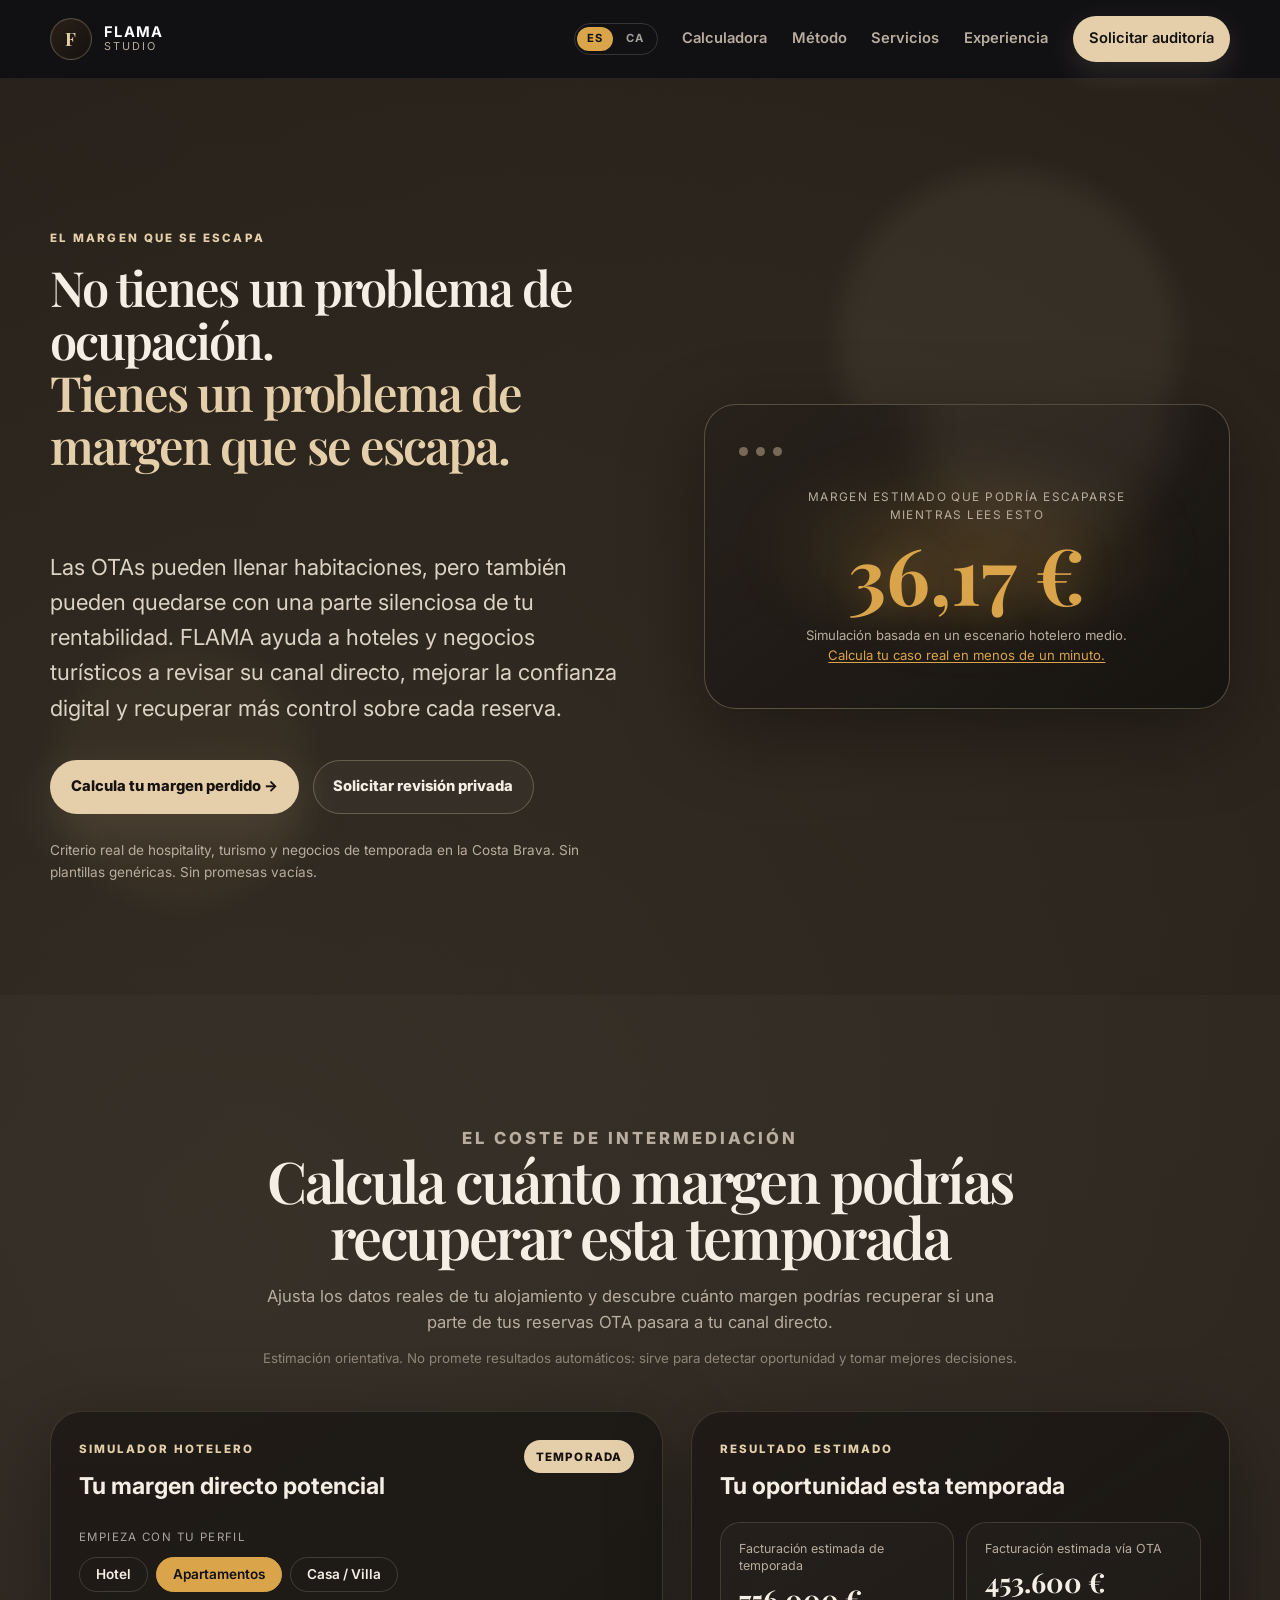
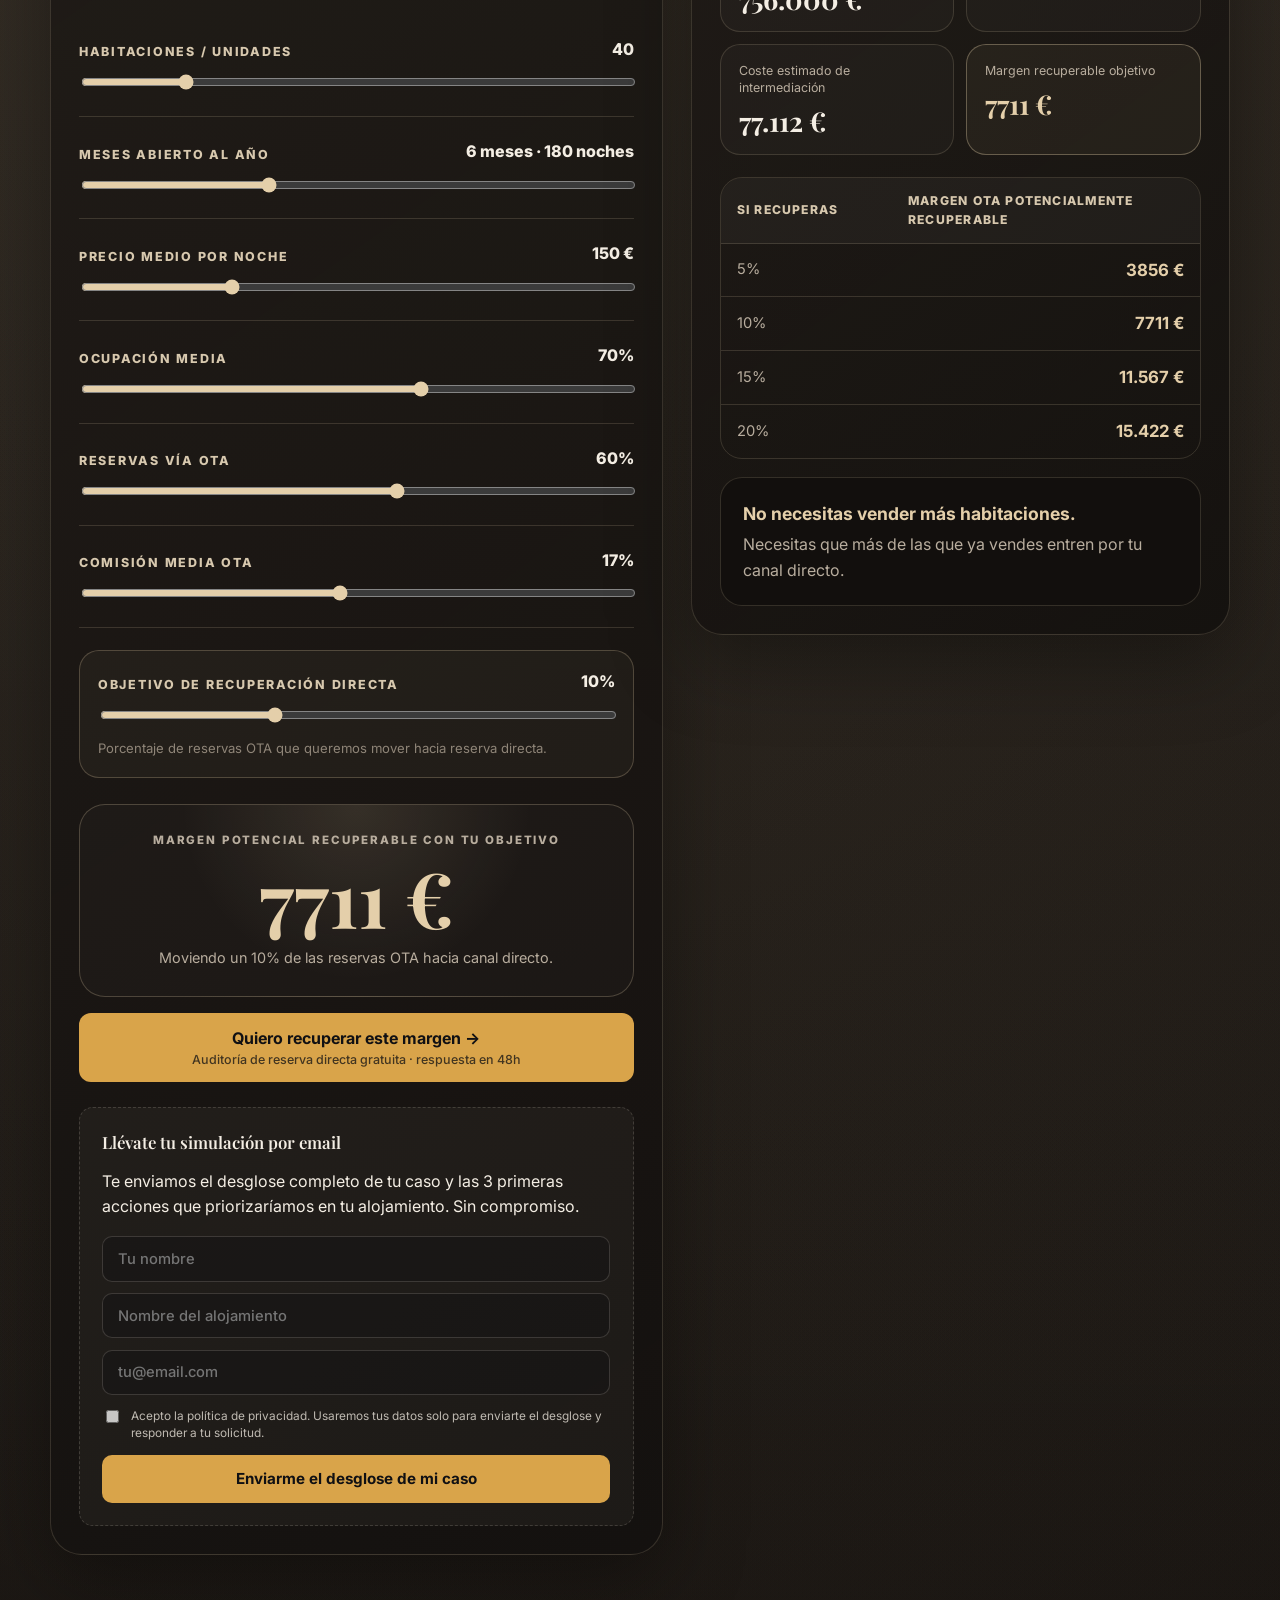
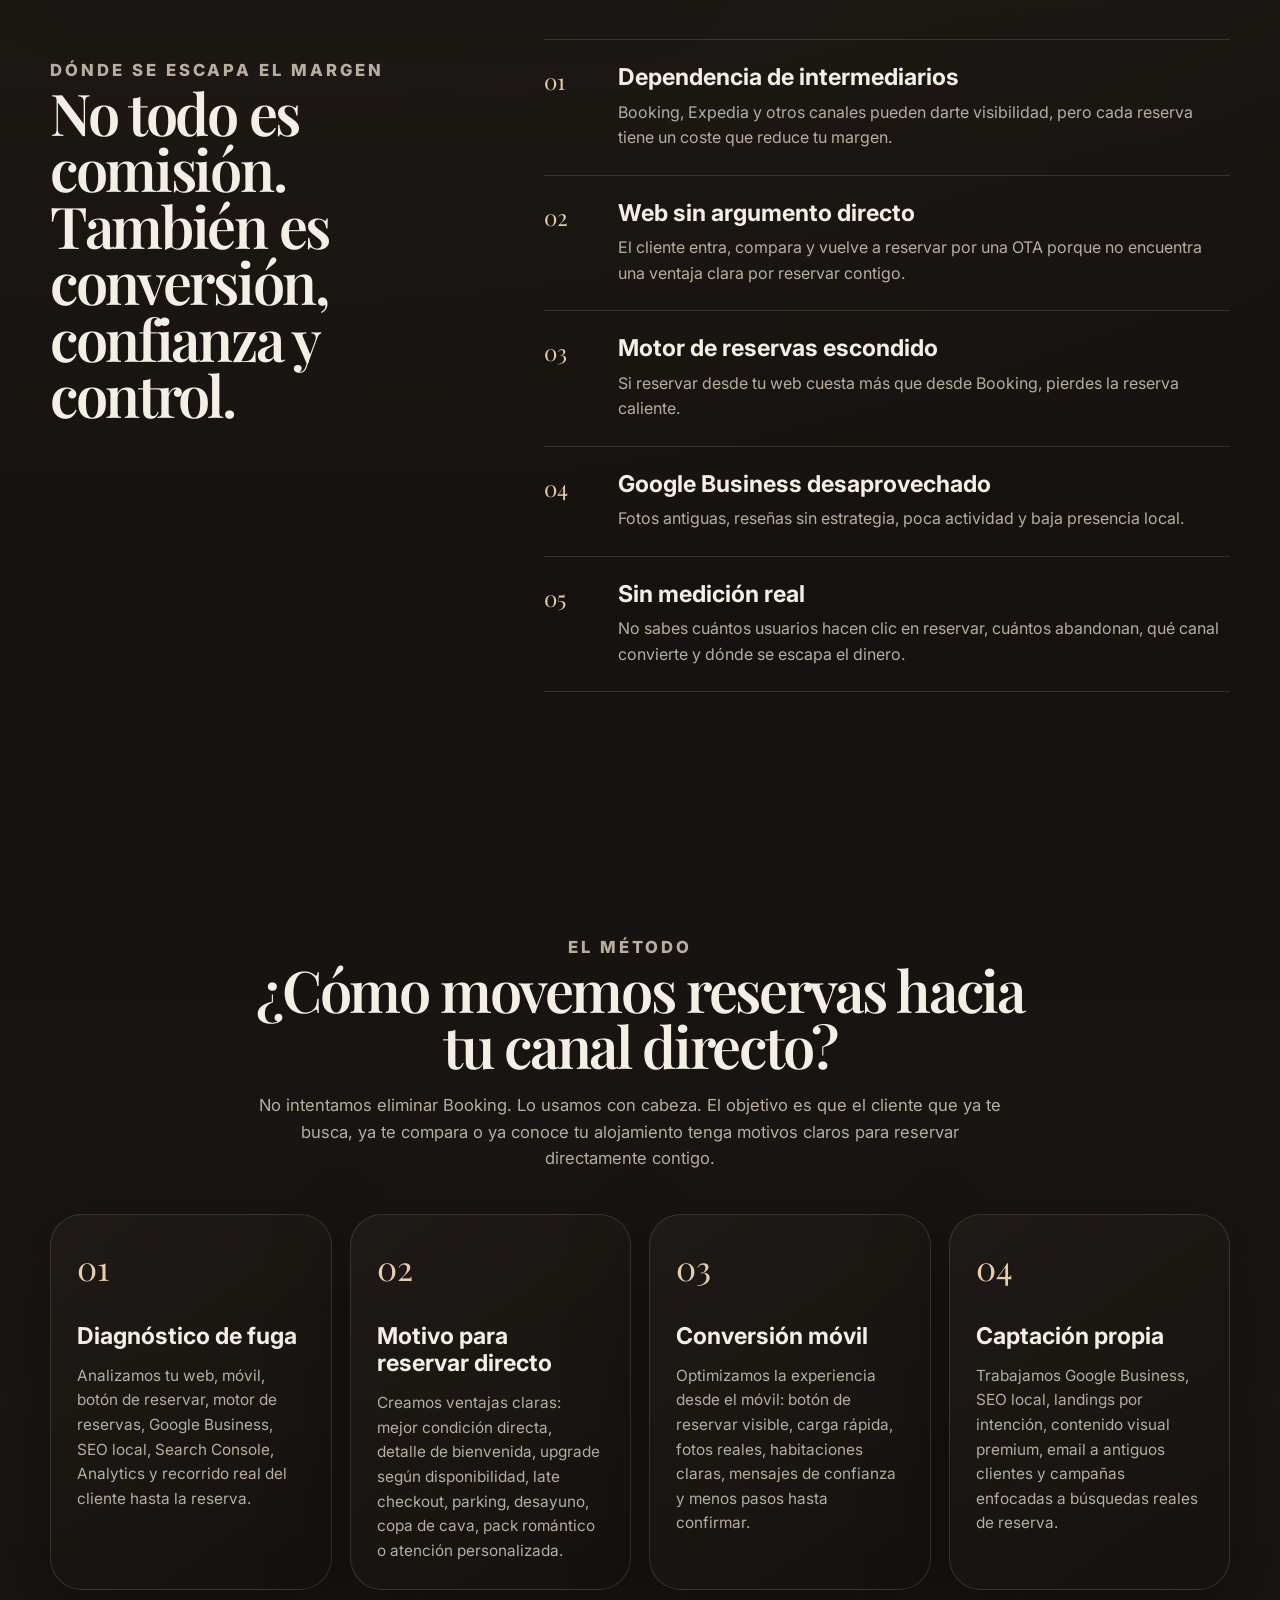
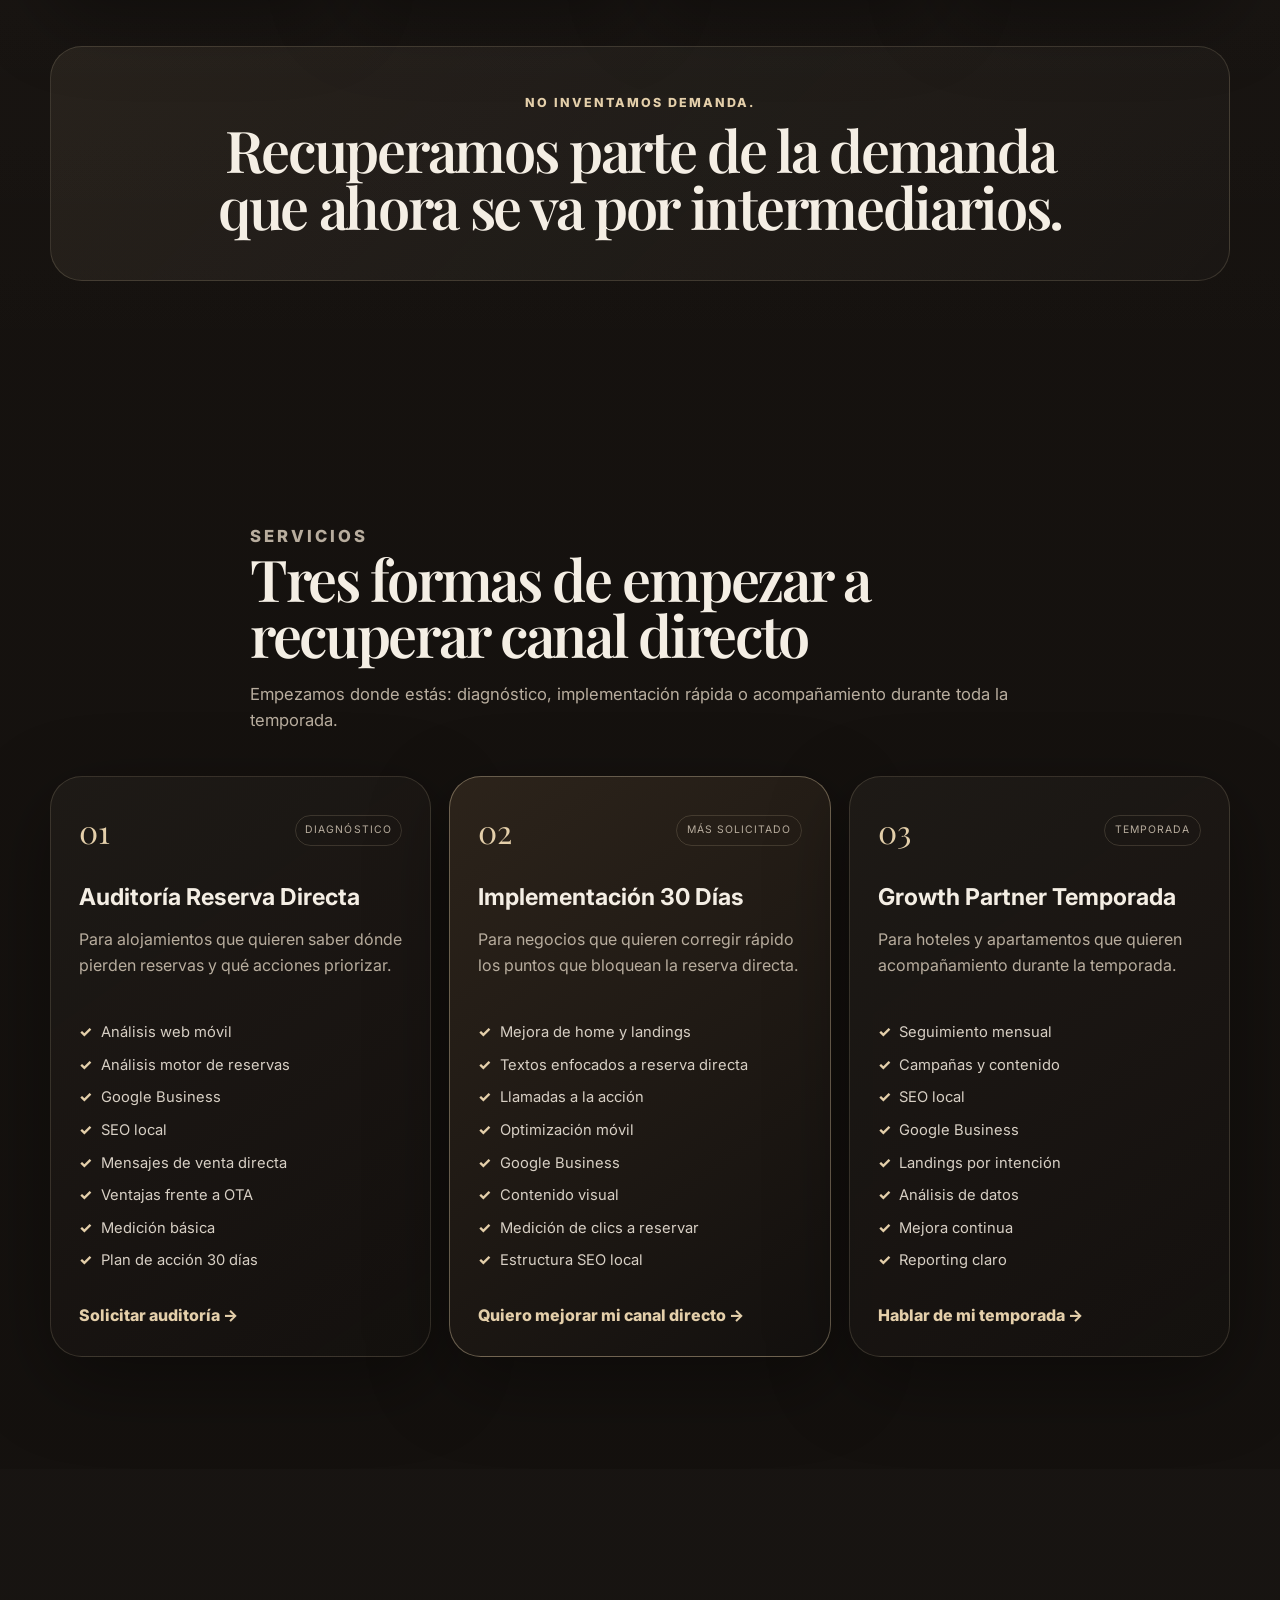
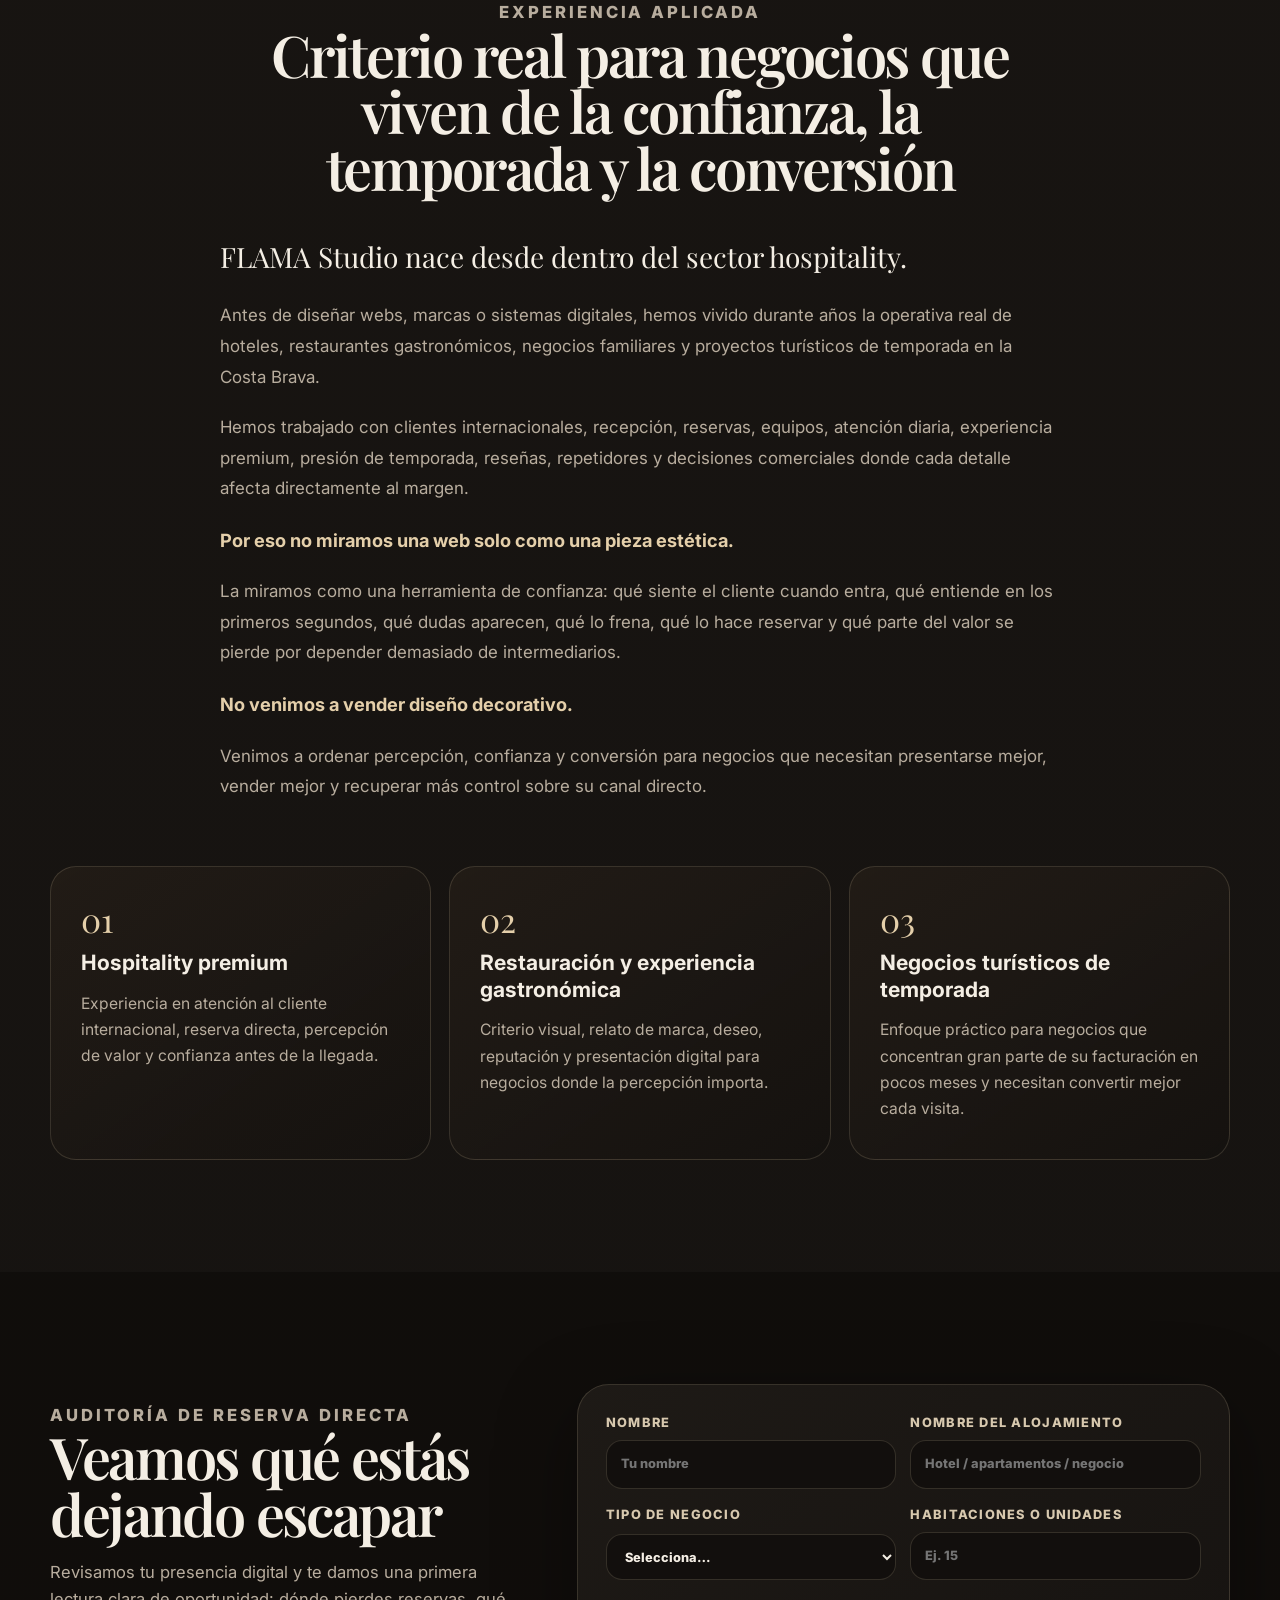
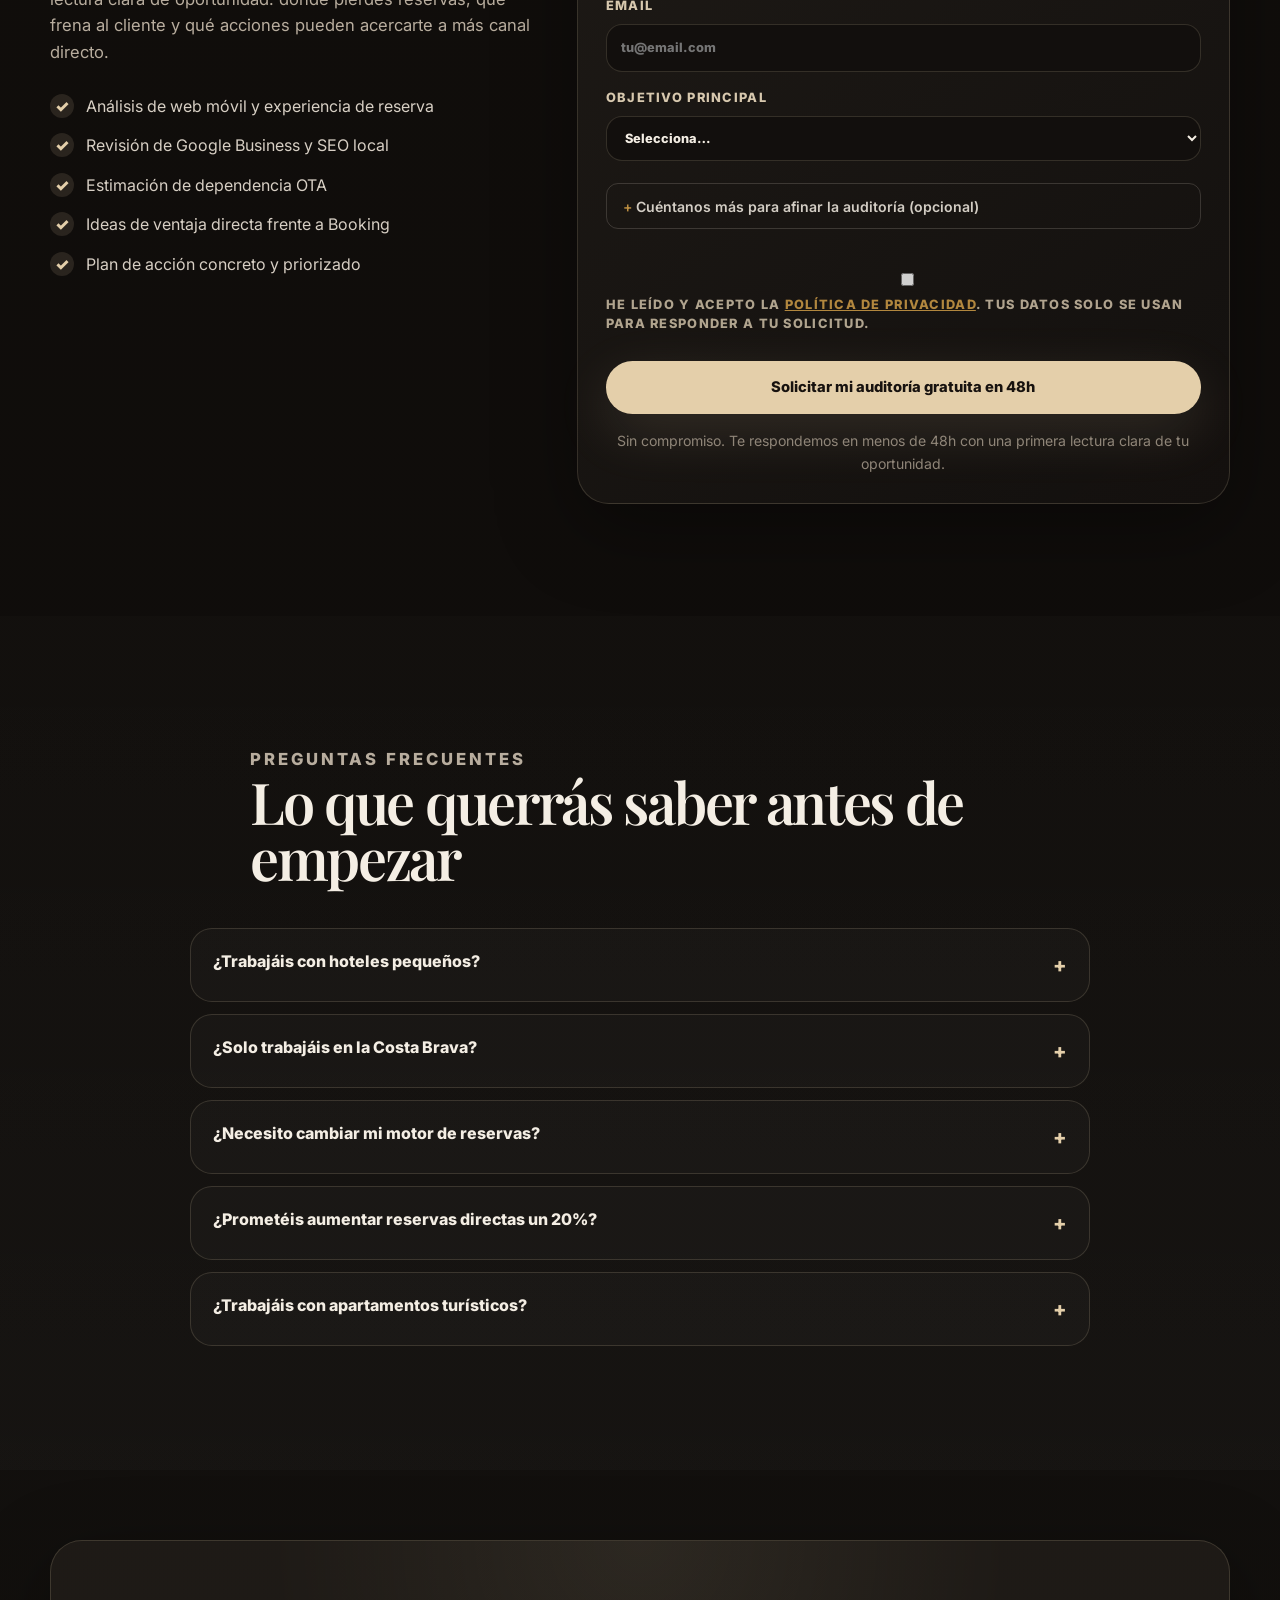
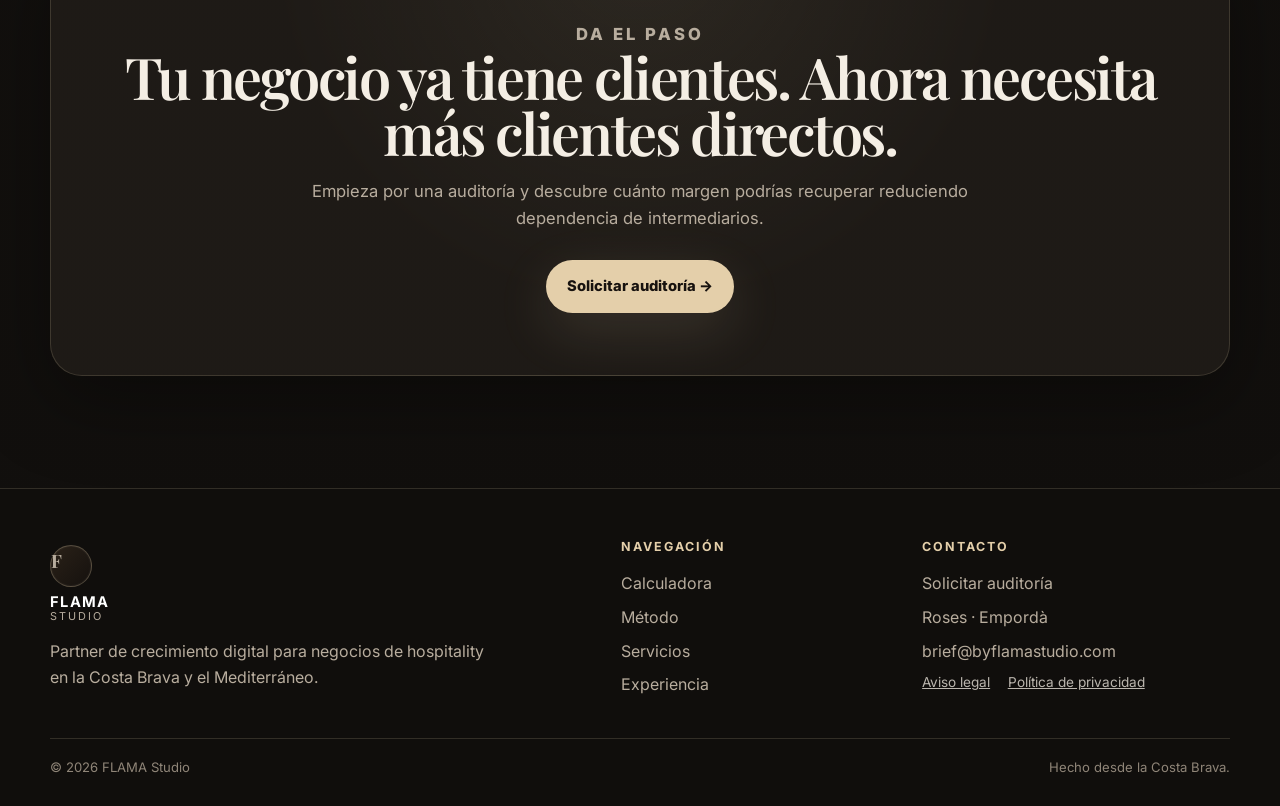
==== commit cb54b2aa: "Rediseñar hero: concepto "El margen que se escapa" con contador animado - Nuevo hero a 2 columnas (h" ====
--- a/index.html
+++ b/index.html
@@ -51,7 +51,6 @@
       --fcro-cream:#f4ecdd;
       --fcro-amber:#d9a44a;
       --fcro-amber-dark:#b9852f;
-      --fcro-wa:#1fab55;
       --fcro-line:rgba(244,236,221,.16);
     }
 
@@ -90,17 +89,6 @@
     .fcro-leadbox.sent .fcro-lead-form{display:none}
     .fcro-leadbox.sent .fcro-lead-ok{display:block}
 
-    /* --- Enlaces WhatsApp en servicios --- */
-    .fcro-wa-link{display:inline-flex;align-items:center;gap:.45rem;margin-top:.55rem;font:600 .9rem 'Inter',sans-serif;color:var(--fcro-wa);text-decoration:none}
-    .fcro-wa-link:hover{text-decoration:underline}
-    .fcro-wa-link svg{flex:none}
-
-    /* --- Botón flotante WhatsApp --- */
-    .fcro-float{position:fixed;right:18px;bottom:18px;z-index:90;width:58px;height:58px;border-radius:50%;background:var(--fcro-wa);display:flex;align-items:center;justify-content:center;box-shadow:0 8px 24px rgba(0,0,0,.35);transition:transform .2s ease}
-    .fcro-float:hover{transform:scale(1.07)}
-    .fcro-float svg{width:30px;height:30px}
-    @media (max-width:768px){.fcro-float{bottom:78px;right:14px;width:54px;height:54px}}
-
     /* --- Barra fija inferior (solo móvil) --- */
     .fcro-sticky{display:none}
     @media (max-width:768px){
@@ -108,7 +96,6 @@
       .fcro-sticky.hidden{transform:translateY(110%)}
       .fcro-sticky a{flex:1;text-align:center;padding:.85rem .5rem;border-radius:10px;font:700 .92rem 'Inter',sans-serif;text-decoration:none}
       .fcro-sticky .fcro-sticky-main{background:var(--fcro-amber);color:var(--fcro-ink)}
-      .fcro-sticky .fcro-sticky-wa{background:var(--fcro-wa);color:#fff;flex:0 0 auto;display:flex;align-items:center;justify-content:center;padding:.85rem .95rem}
       body{padding-bottom:64px}
     }
 
@@ -164,6 +151,44 @@
     @media (max-width:1080px){.exp-grid{grid-template-columns:1fr 1fr}}
     @media (max-width:760px){.exp-grid{grid-template-columns:1fr}.exp-card{padding:28px 24px}}
 
+    /* --- HERO "El margen que se escapa": layout de 3 bloques + contador --- */
+    .hero-grid--counter{
+      grid-template-columns:minmax(0,1.05fr) minmax(330px,.95fr);
+      grid-template-areas:"head counter" "body counter";
+      align-items:start;
+    }
+    .hero-grid--counter .hero-head{grid-area:head;align-self:start}
+    .hero-grid--counter .hero-body{grid-area:body;align-self:start;margin-top:6px}
+    .hero-grid--counter .ota-counter-card{grid-area:counter;align-self:center}
+    .hero-body .hero-lead{margin-top:0}
+    .hero-microcopy{margin:26px 0 0;color:var(--muted);font-size:.85rem;line-height:1.6;max-width:560px}
+
+    /* --- Tarjeta del contador (estética fuego/dorado cálido FLAMA) --- */
+    .ota-counter-card{
+      padding:42px 34px;text-align:center;display:flex;flex-direction:column;justify-content:center;
+    }
+    .ota-counter-card:after{
+      content:"";position:absolute;left:50%;top:48%;width:78%;height:60%;transform:translate(-50%,-50%);
+      background:radial-gradient(ellipse at center,rgba(217,164,74,.24),rgba(217,164,74,.06) 55%,transparent 72%);
+      filter:blur(26px);z-index:0;pointer-events:none;
+    }
+    .ota-counter-card>*{position:relative;z-index:1}
+    .ota-counter-label{margin:4px auto 0;max-width:340px;color:var(--muted);font-size:.74rem;letter-spacing:.12em;text-transform:uppercase;line-height:1.55}
+    .ota-counter{
+      font-family:"Playfair Display",serif;font-weight:700;line-height:1.04;margin:.55rem 0;
+      font-size:clamp(2.9rem,7.4vw,4.9rem);font-variant-numeric:tabular-nums;
+      color:var(--fcro-amber);
+      text-shadow:0 0 38px rgba(217,164,74,.30);
+      overflow-wrap:anywhere;
+    }
+    .ota-counter-note{margin:.1rem auto 0;max-width:360px;color:var(--muted);font-size:.82rem;line-height:1.55}
+    .ota-counter-note a{color:var(--fcro-amber);text-decoration:underline;text-underline-offset:2px}
+    @media (max-width:1080px){
+      .hero-grid--counter{grid-template-columns:1fr;grid-template-areas:"head" "counter" "body"}
+      .hero-grid--counter .ota-counter-card{align-self:stretch;margin:6px 0}
+      .hero-grid--counter .hero-body{margin-top:0}
+    }
+
     /* --- FIX iPhone: evitar zoom automático al tocar campos del formulario --- */
     @media (max-width:768px){
       input[type=text],input[type=email],input[type=tel],input[type=url],
@@ -182,7 +207,7 @@
     }
 
     @media (prefers-reduced-motion:reduce){
-      .fcro-float,.fcro-sticky,.fcro-chip,.fcro-calc-cta{transition:none}
+      .fcro-sticky,.fcro-chip,.fcro-calc-cta{transition:none}
     }
   </style>
 
@@ -245,53 +270,28 @@
       <div class="ambient ambient-one"></div>
       <div class="ambient ambient-two"></div>
 
-      <div class="container hero-grid">
-        <div class="hero-copy reveal">
-          <p class="eyebrow">Partner de crecimiento digital · Hospitality Costa Brava</p>
-          <h1>Más reservas directas.<br><span>Menos dependencia de Booking.</span></h1>
-          <p class="hero-lead">Ayudamos a hoteles, apartamentos turísticos y negocios hospitality de la Costa Brava a transformar su presencia digital en reservas directas, confianza y margen.</p>
-          <p class="hero-sub">No vendemos webs bonitas. Creamos sistemas digitales pensados para que más clientes reserven directamente contigo.</p>
-
-          <div class="hero-actions">
-            <a class="btn btn-primary" href="#calculadora">Calcular margen recuperable</a>
-            <a class="btn btn-secondary" href="#contacto">Solicitar auditoría</a>
-          </div>
-
-          <div class="trust-row" aria-label="Credenciales FLAMA Studio">
-            <span>Costa Brava · Empordà</span>
-            <span>26 años en turismo</span>
-            <span>Negocio real, no teoría</span>
-          </div>
+      <div class="container hero-grid hero-grid--counter">
+        <div class="hero-head hero-copy reveal">
+          <p class="eyebrow">El margen que se escapa</p>
+          <h1>No tienes un problema de ocupación.<br><span>Tienes un problema de margen que se escapa.</span></h1>
         </div>
 
-        <div class="hero-panel reveal delay-1" aria-label="Sistema de reserva directa">
+        <aside class="hero-panel ota-counter-card reveal delay-1" aria-label="Simulación: margen que podría escaparse por dependencia de intermediarios">
           <div class="panel-top">
             <span class="dot"></span><span class="dot"></span><span class="dot"></span>
           </div>
-          <div class="booking-flow">
-            <div class="flow-card active">
-              <span>01</span>
-              <strong>Google</strong>
-              <small>Te encuentran cuando buscan dónde dormir.</small>
-            </div>
-            <div class="flow-arrow">→</div>
-            <div class="flow-card">
-              <span>02</span>
-              <strong>Web</strong>
-              <small>Confianza, móvil rápido y ventaja directa.</small>
-            </div>
-            <div class="flow-arrow">→</div>
-            <div class="flow-card">
-              <span>03</span>
-              <strong>Reserva directa</strong>
-              <small>Más margen y relación propia con el huésped.</small>
-            </div>
-          </div>
-          <div class="hero-metric">
-            <p>Objetivo realista</p>
-            <strong>mover 10–20%</strong>
-            <span>de reservas OTA hacia canal directo</span>
-          </div>
+          <p class="ota-counter-label">Margen estimado que podría escaparse mientras lees esto</p>
+          <div class="ota-counter" id="otaCounter">0 €</div>
+          <p class="ota-counter-note">Simulación basada en un escenario hotelero medio. <a href="#calculadora" data-gtm="cta_click" data-gtm-label="hero_counter_calc">Calcula tu caso real en menos de un minuto.</a></p>
+        </aside>
+
+        <div class="hero-body reveal delay-1">
+          <p class="hero-lead">Las OTAs pueden llenar habitaciones, pero también pueden quedarse con una parte silenciosa de tu rentabilidad. FLAMA ayuda a hoteles y negocios turísticos a revisar su canal directo, mejorar la confianza digital y recuperar más control sobre cada reserva.</p>
+          <div class="hero-actions">
+            <a class="btn btn-primary" href="#calculadora" data-gtm="cta_click" data-gtm-label="hero_calc">Calcula tu margen perdido →</a>
+            <a class="btn btn-secondary" href="#contacto" data-gtm="cta_click" data-gtm-label="hero_review">Solicitar revisión privada</a>
+          </div>
+          <p class="hero-microcopy">Criterio real de hospitality, turismo y negocios de temporada en la Costa Brava. Sin plantillas genéricas. Sin promesas vacías.</p>
         </div>
       </div>
     </section>
@@ -1011,6 +1011,78 @@
   })();
   </script>
 
+  <!-- ===== Contador del hero · simulación visual del margen en fuga ===== -->
+  <script>
+  /* Configuración del contador (clara y fácil de ajustar).
+     IMPORTANTE: es una SIMULACIÓN orientativa basada en un escenario hotelero
+     medio, no un dato real del visitante. Cambia solo estos valores para
+     recalibrar el ritmo y el tope. */
+  const OTA_COUNTER_CONFIG = {
+    yearlyEstimatedLoss: 172000,            // € de margen/comisión anual estimado en fuga (escenario medio)
+    secondsPerYear: 365 * 24 * 60 * 60,     // referencia temporal anual
+    maxDisplayValue: 471,                    // tope visual elegante ≈ un día de ese margen (172000 / 365)
+    secondsToReachMax: 38,                    // ritmo: segundos en llegar al tope "mientras lees esto"
+    holdMs: 2800,                             // pausa de "respiración" al alcanzar el tope antes de reiniciar
+    easing: true                              // frenado suave al acercarse al tope (más creíble, menos casino)
+  };
+
+  (function(){
+    var el = document.getElementById('otaCounter');
+    if(!el) return;
+
+    var locale = (document.documentElement.lang === 'ca') ? 'ca-ES' : 'es-ES';
+    var fmt = new Intl.NumberFormat(locale, {style:'currency', currency:'EUR', minimumFractionDigits:2, maximumFractionDigits:2});
+
+    var max = OTA_COUNTER_CONFIG.maxDisplayValue;
+    var baseRate = max / OTA_COUNTER_CONFIG.secondsToReachMax; // €/seg de ritmo visible
+    var value = 0, last = null, rafId = null, holding = false;
+
+    function render(){ el.textContent = fmt.format(value); }
+
+    function step(now){
+      if(last === null) last = now;
+      var dt = (now - last) / 1000; last = now;
+      if(dt > 0.25) dt = 0.25; // evita saltos al volver de segundo plano
+
+      var factor = 1;
+      if(OTA_COUNTER_CONFIG.easing){
+        // cuanto más cerca del tope, más lento sube (curva de frenado)
+        factor = Math.max(0.10, (max - value) / max);
+      }
+      value += baseRate * dt * factor;
+
+      if(value >= max){
+        value = max; render();
+        // respira y reinicia suavemente: nunca crece hasta cifras absurdas
+        holding = true; rafId = null;
+        setTimeout(function(){
+          value = 0; last = null; holding = false;
+          if(document.visibilityState === 'visible') rafId = requestAnimationFrame(step);
+        }, OTA_COUNTER_CONFIG.holdMs);
+        return;
+      }
+      render();
+      rafId = requestAnimationFrame(step);
+    }
+
+    function start(){ if(rafId === null && !holding){ last = null; rafId = requestAnimationFrame(step); } }
+    function stop(){ if(rafId !== null){ cancelAnimationFrame(rafId); rafId = null; } }
+
+    // Pausa cuando la pestaña no está visible; reanuda sin saltos exagerados
+    document.addEventListener('visibilitychange', function(){
+      if(document.visibilityState === 'hidden') stop(); else start();
+    });
+
+    render();
+    if(window.matchMedia && window.matchMedia('(prefers-reduced-motion: reduce)').matches){
+      // Sin animación: muestra una cifra estática orientativa
+      value = Math.round(max * 0.62); render();
+    } else {
+      start();
+    }
+  })();
+  </script>
+
   <script src="script.js"></script>
 </body>
 </html>
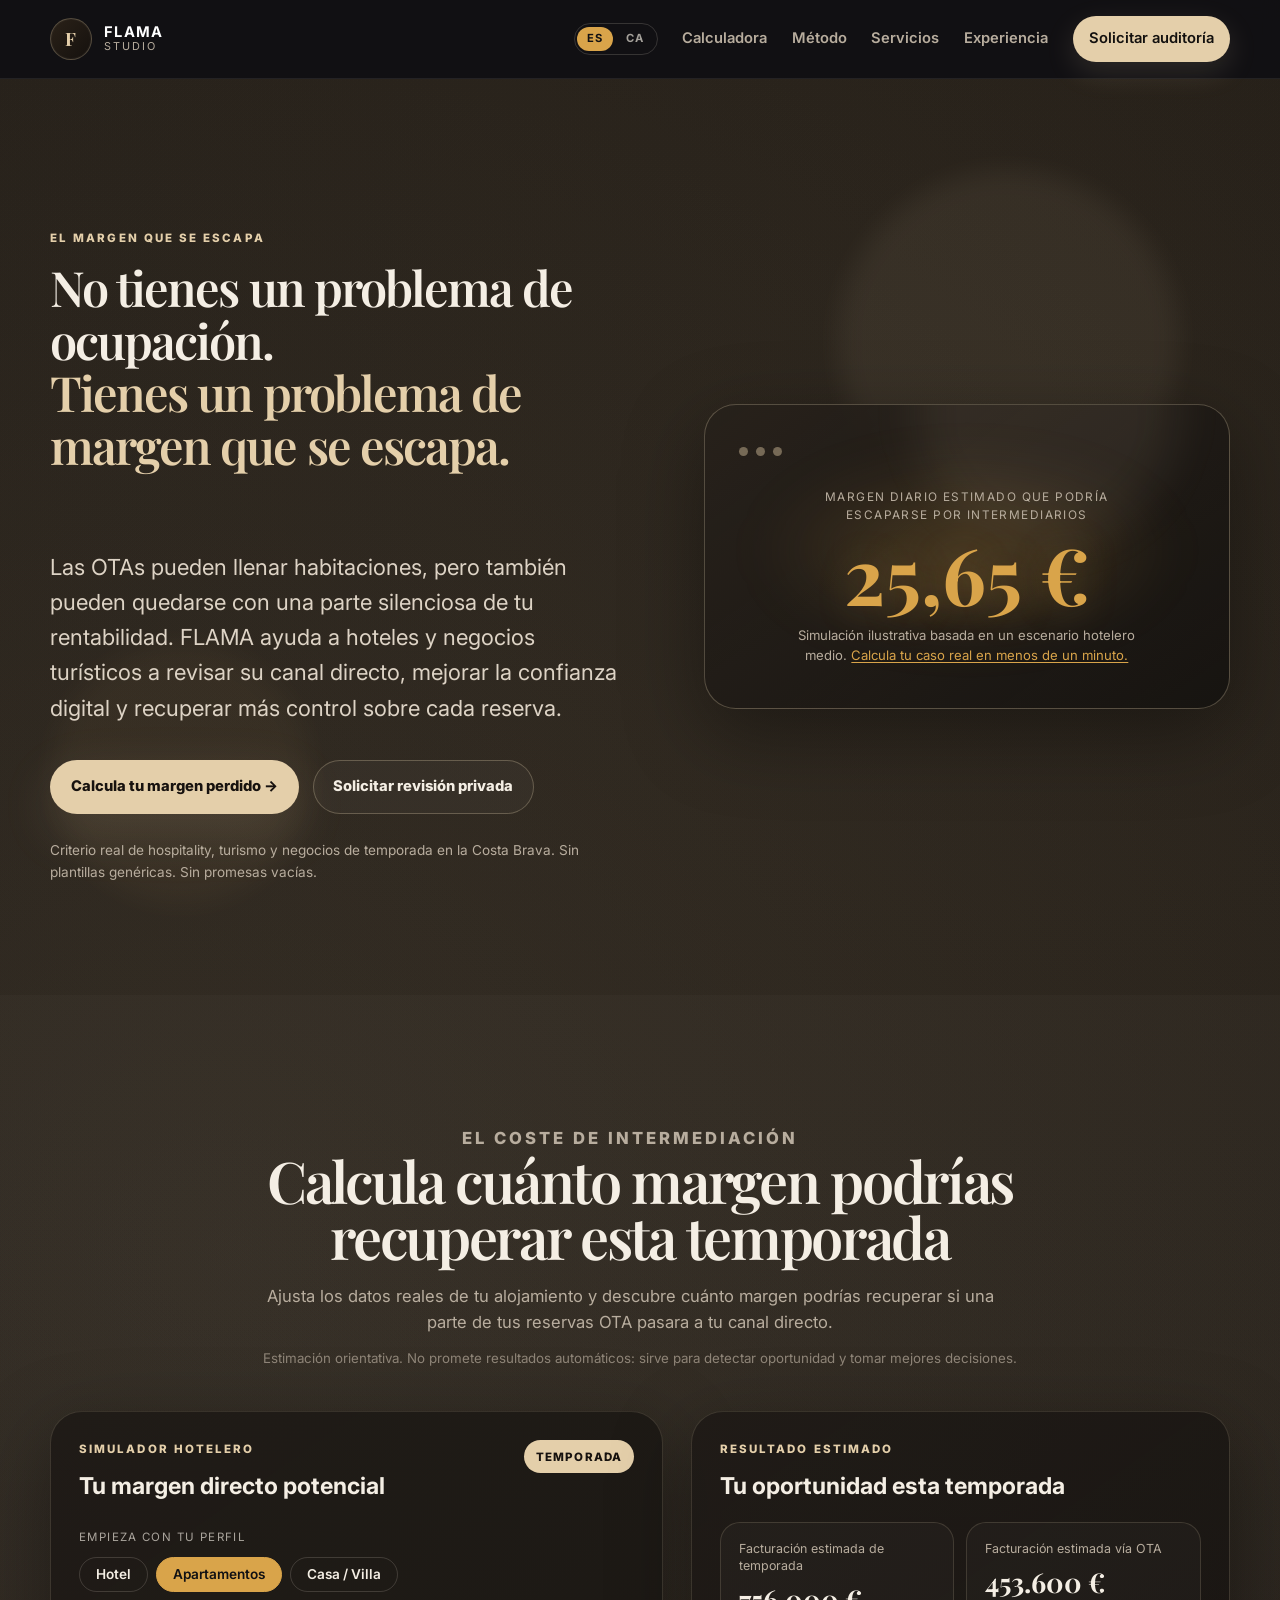
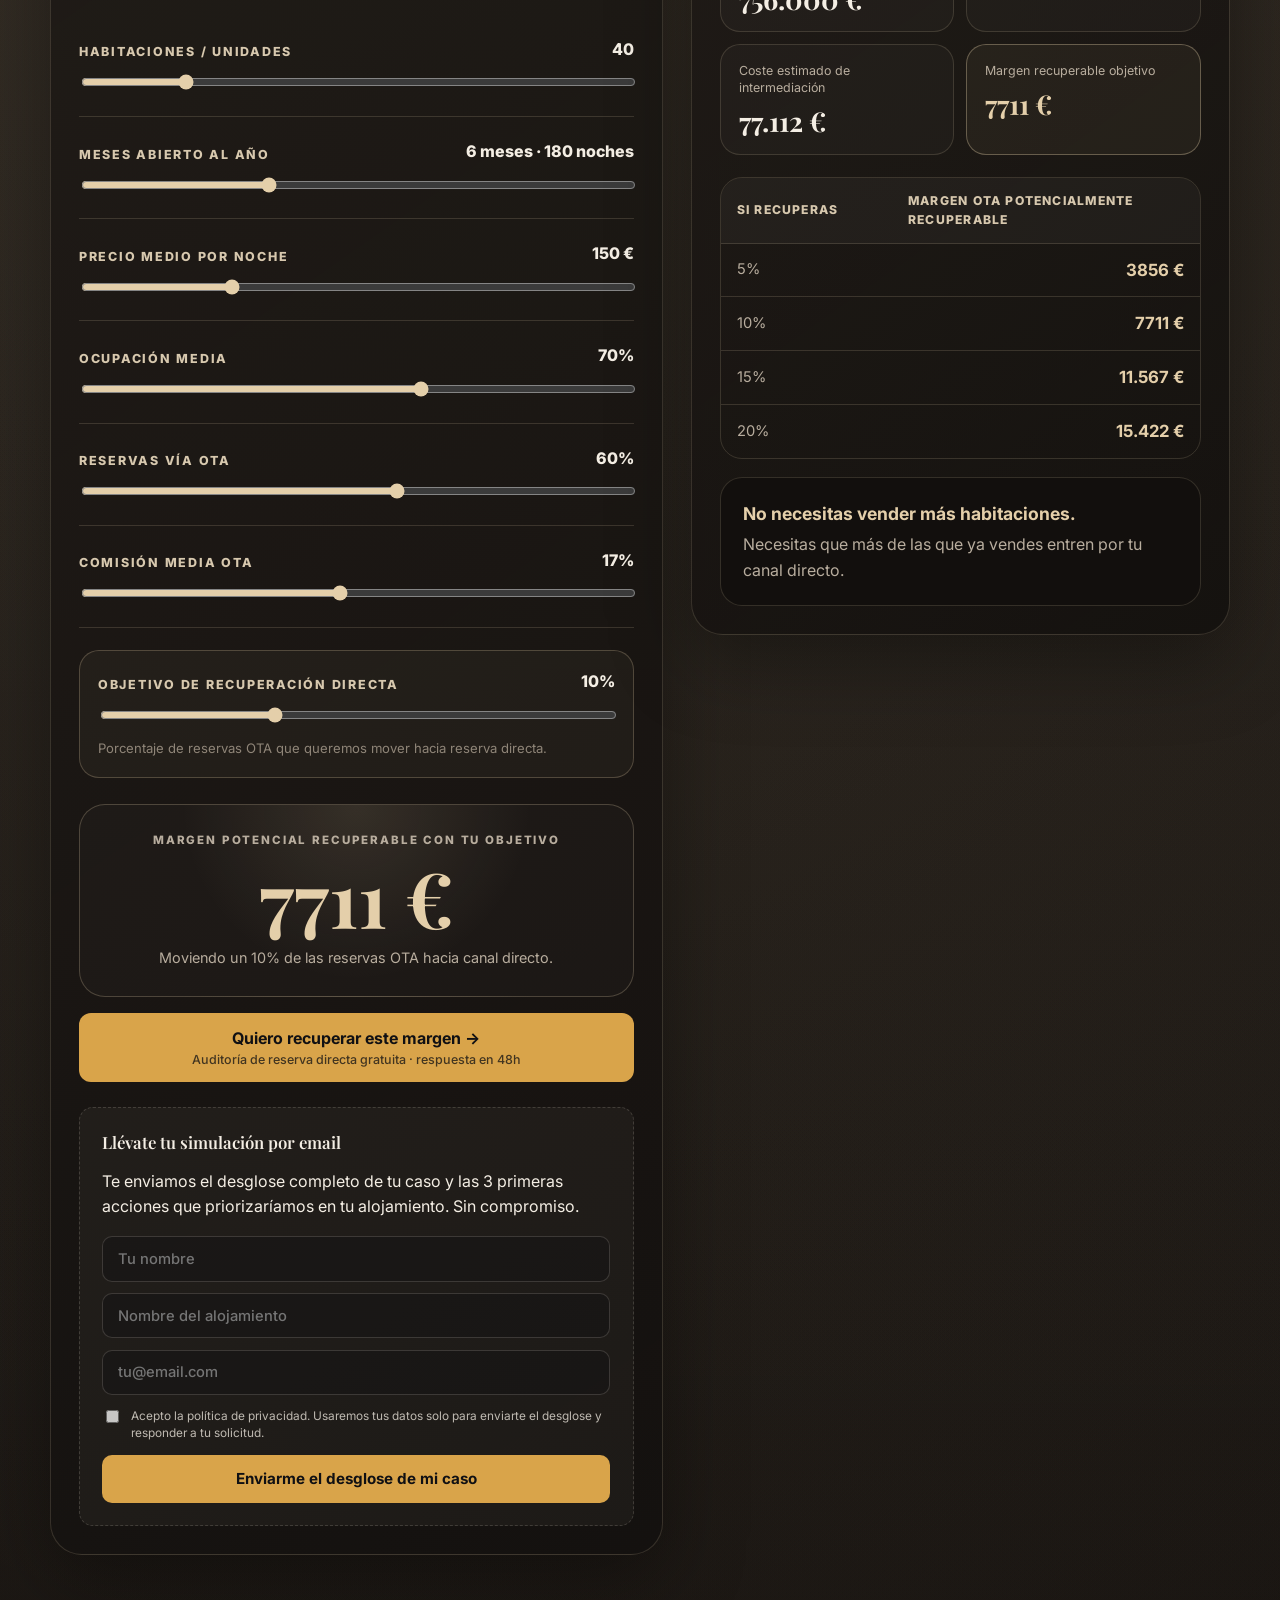
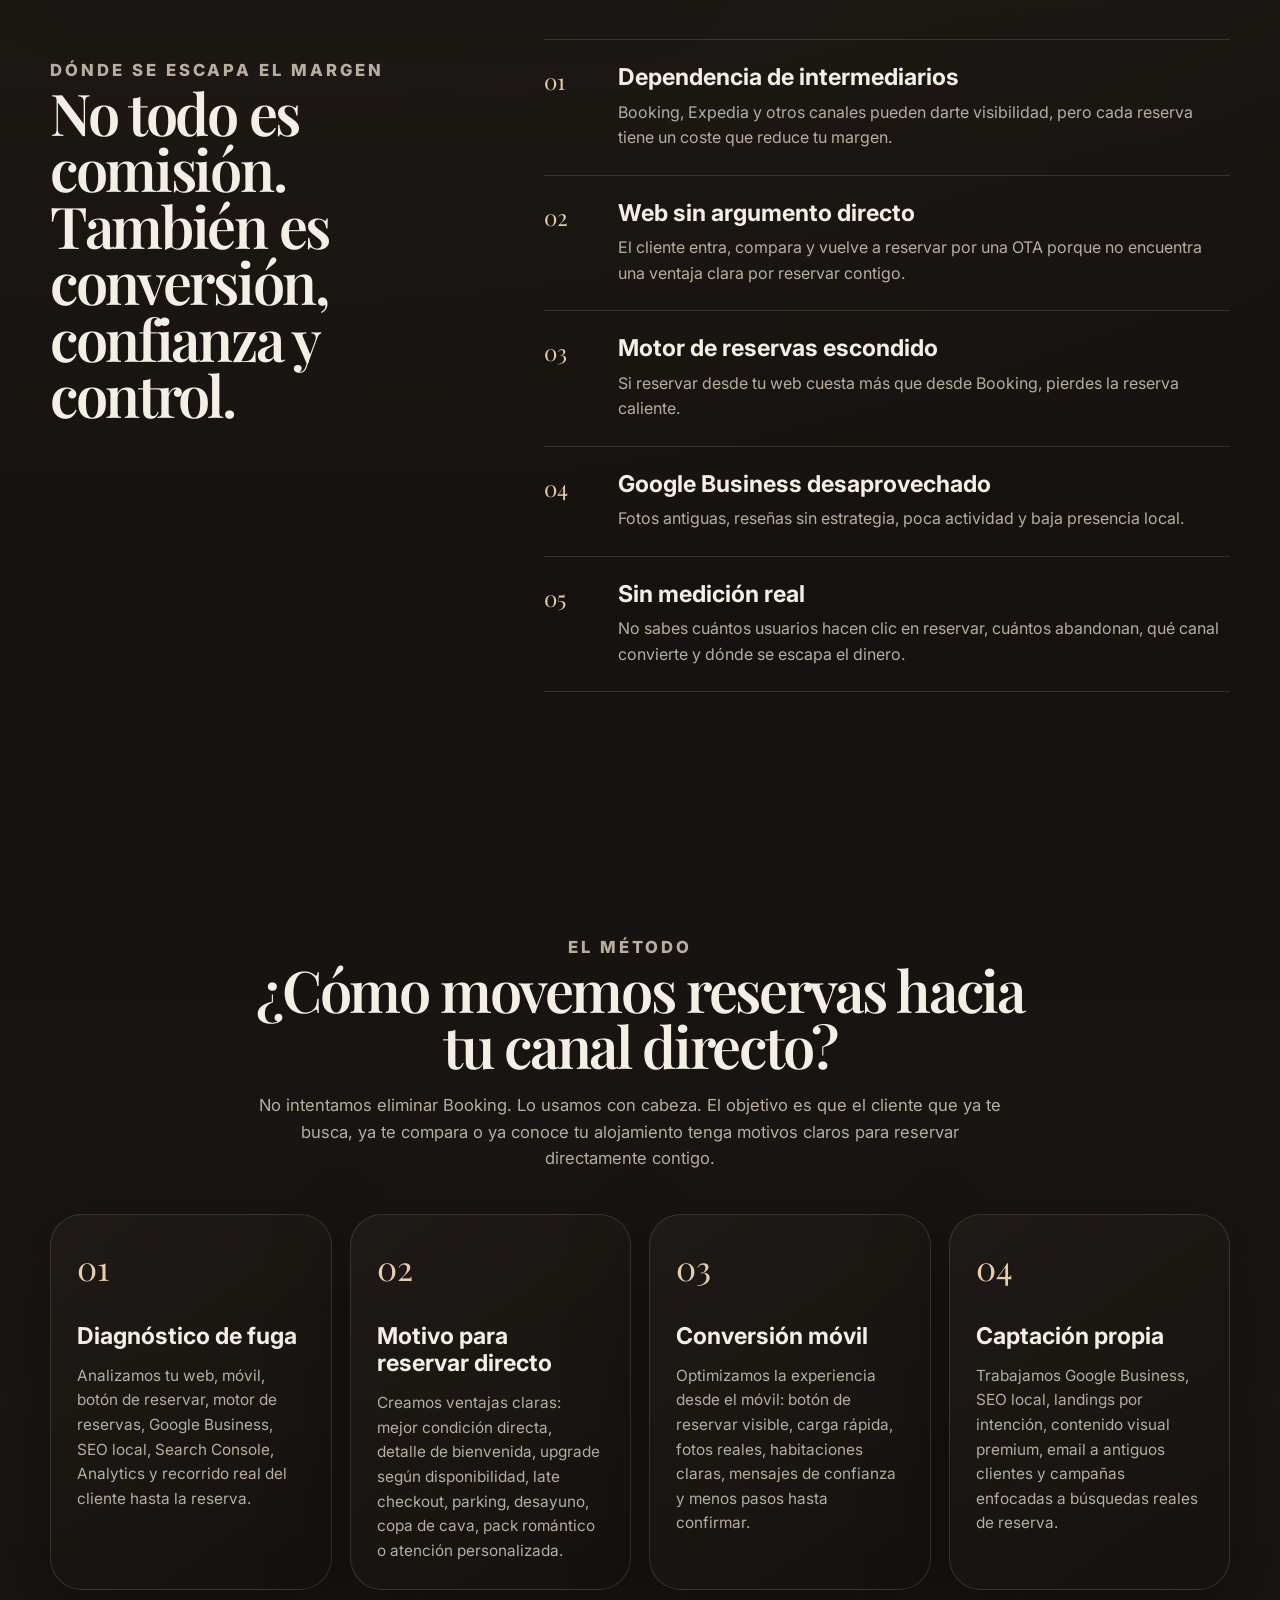
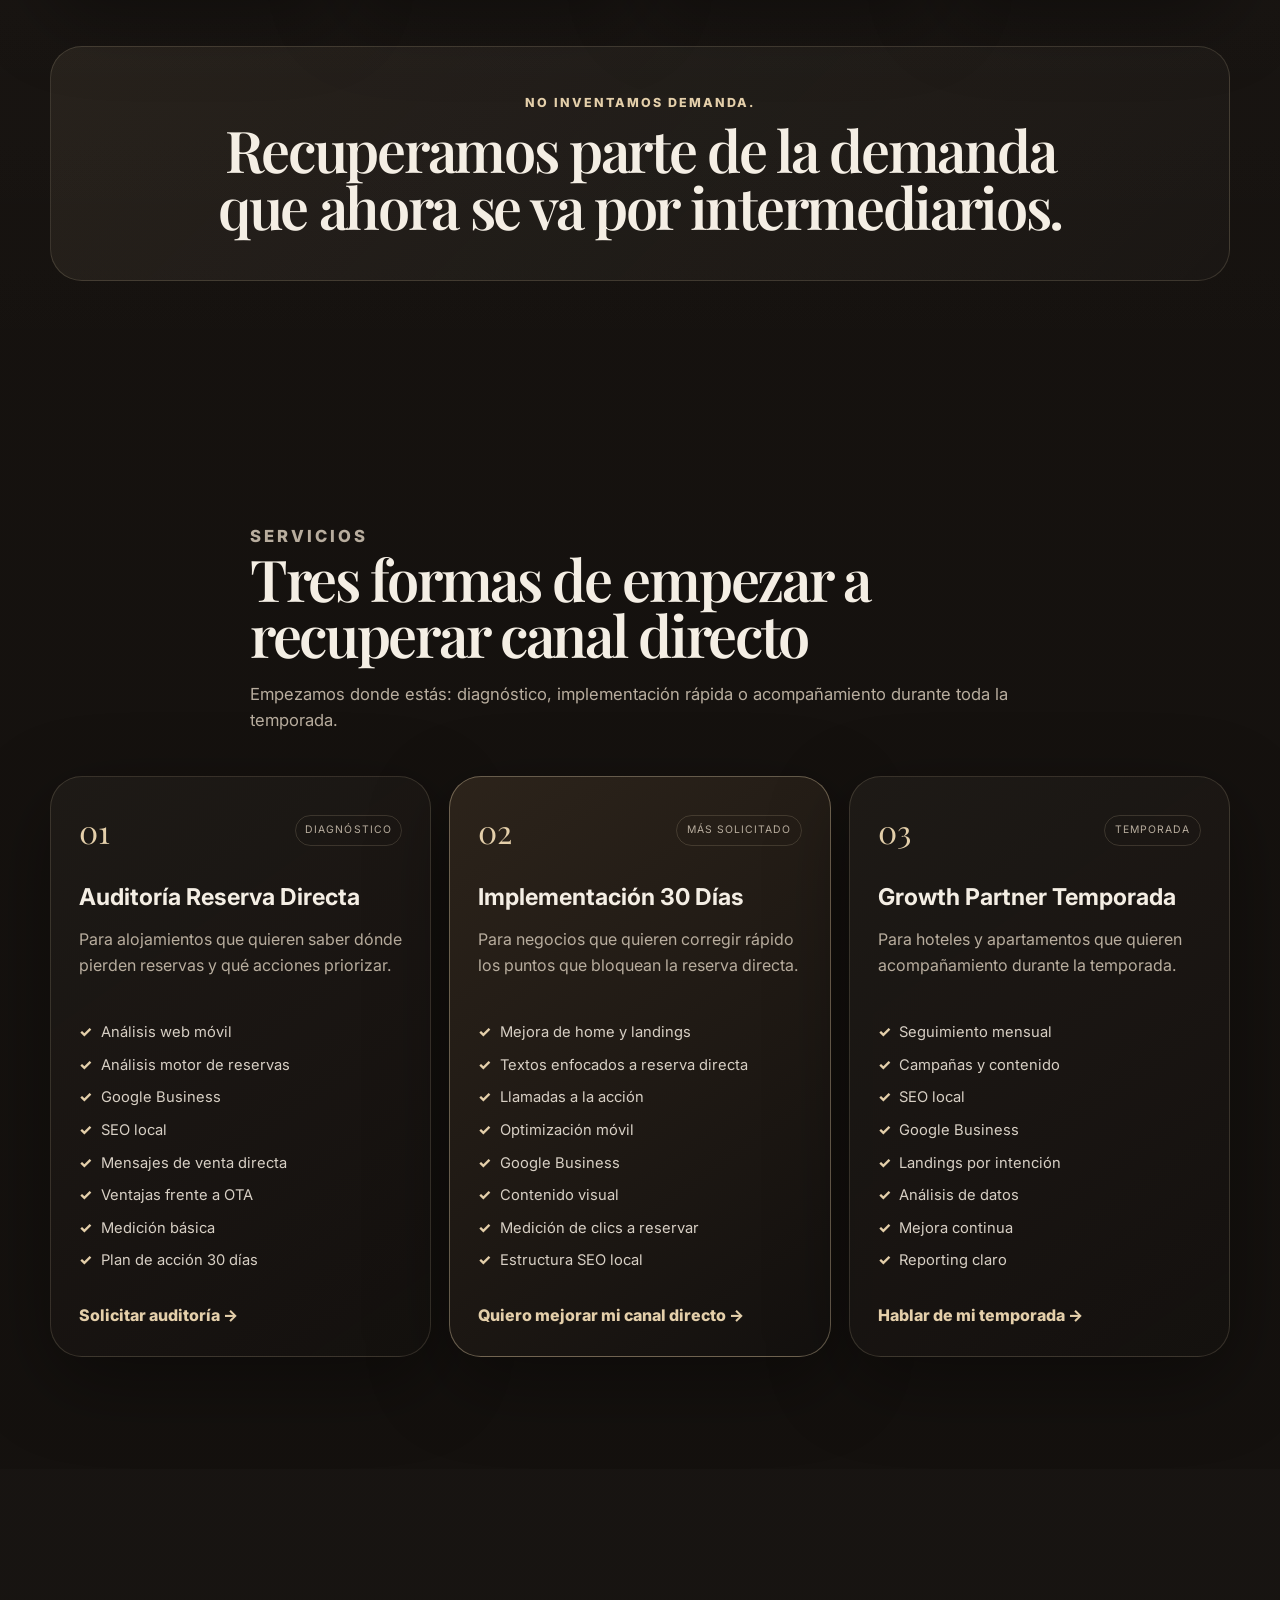
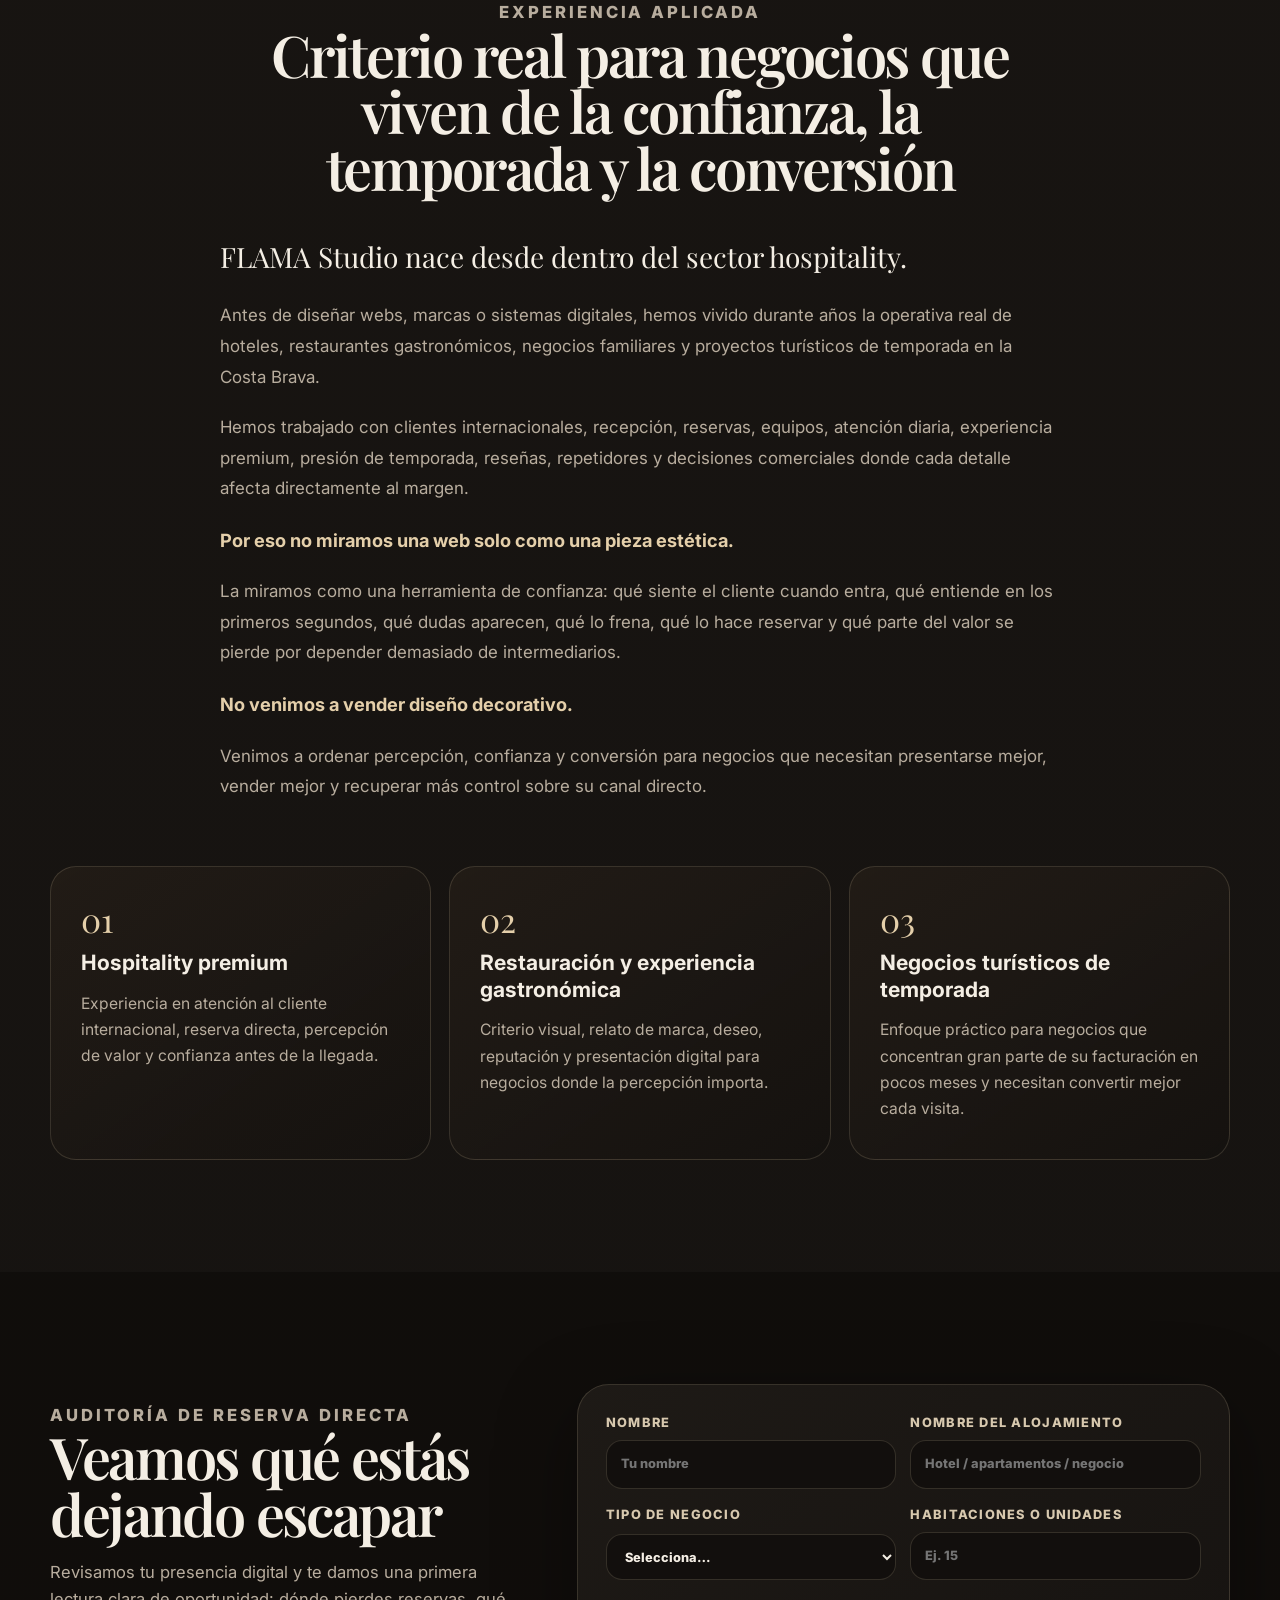
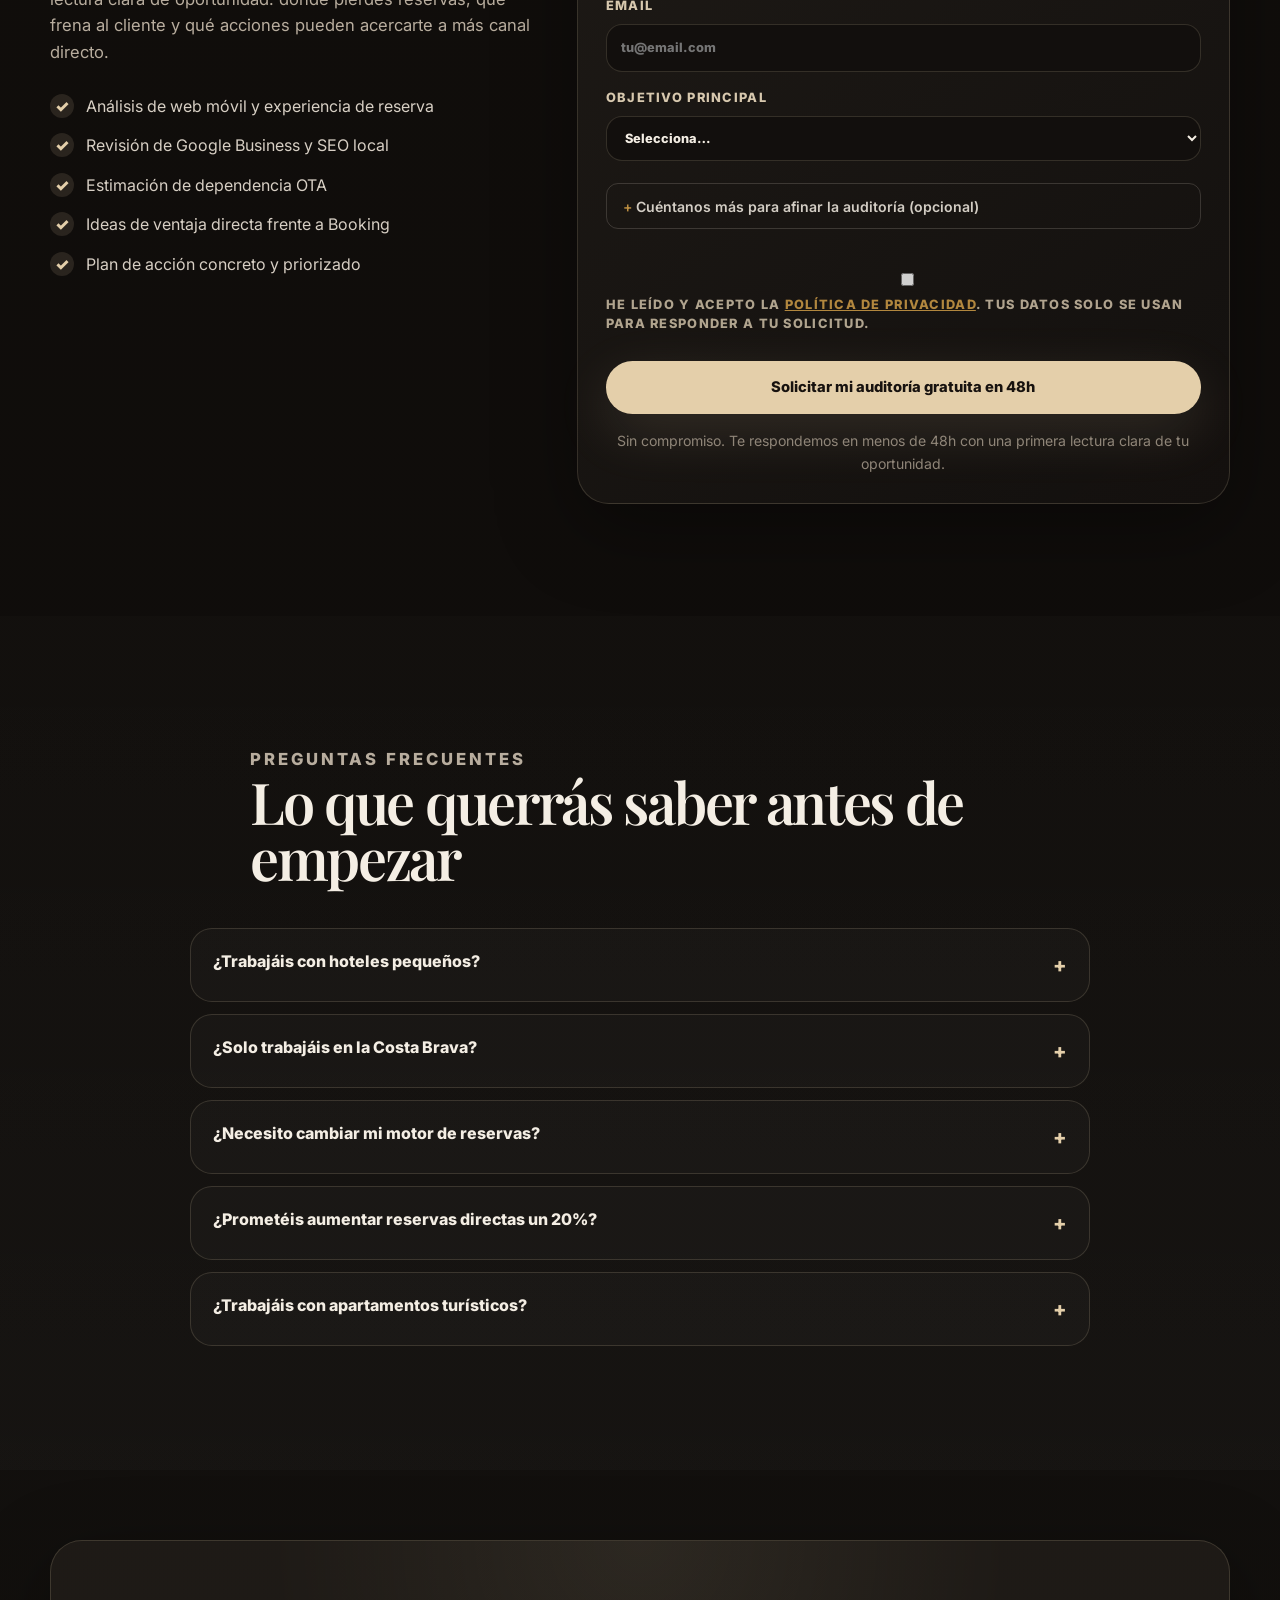
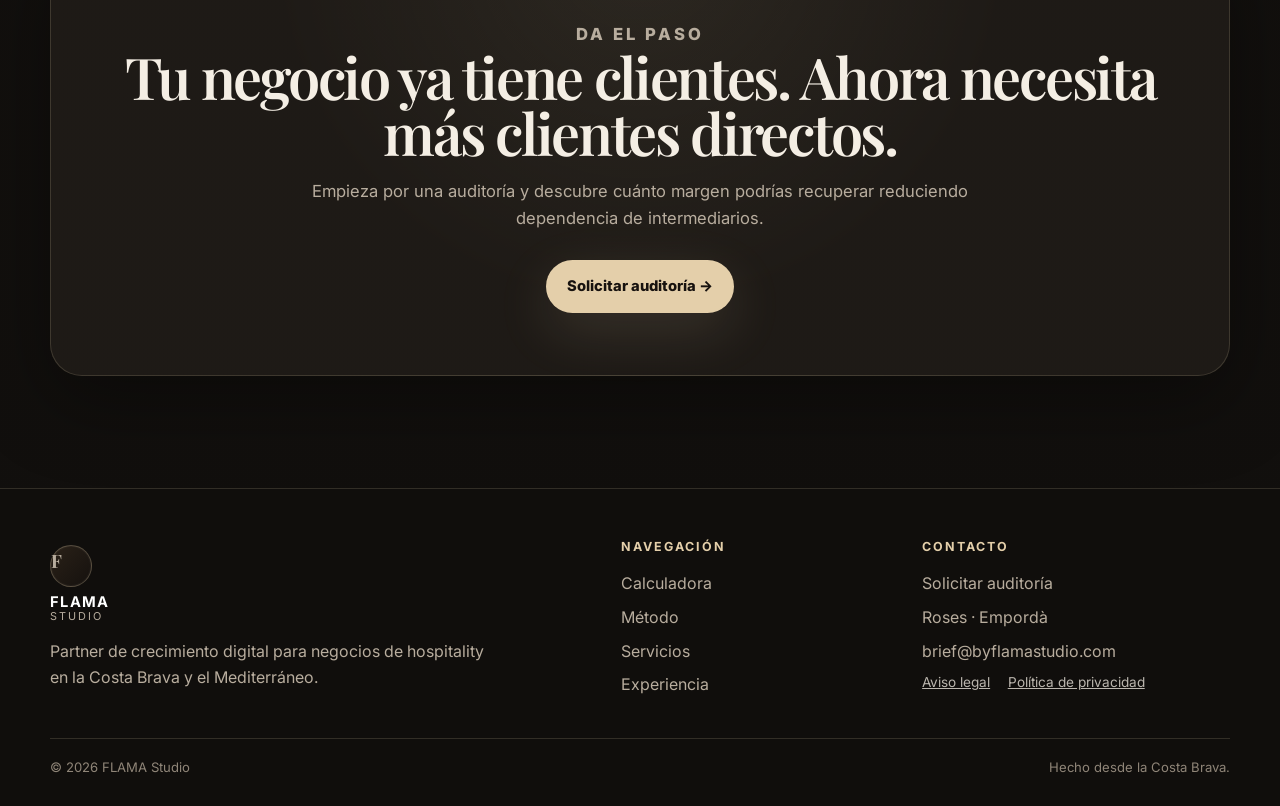
==== commit e667bfe6: "Ajustar contador del hero: cifra base 120.000 € y tope diario auto-calculado - yearlyEstimatedLoss: " ====
--- a/index.html
+++ b/index.html
@@ -280,9 +280,9 @@
           <div class="panel-top">
             <span class="dot"></span><span class="dot"></span><span class="dot"></span>
           </div>
-          <p class="ota-counter-label">Margen estimado que podría escaparse mientras lees esto</p>
+          <p class="ota-counter-label">Margen diario estimado que podría escaparse por intermediarios</p>
           <div class="ota-counter" id="otaCounter">0 €</div>
-          <p class="ota-counter-note">Simulación basada en un escenario hotelero medio. <a href="#calculadora" data-gtm="cta_click" data-gtm-label="hero_counter_calc">Calcula tu caso real en menos de un minuto.</a></p>
+          <p class="ota-counter-note">Simulación ilustrativa basada en un escenario hotelero medio. <a href="#calculadora" data-gtm="cta_click" data-gtm-label="hero_counter_calc">Calcula tu caso real en menos de un minuto.</a></p>
         </aside>
 
         <div class="hero-body reveal delay-1">
@@ -1018,10 +1018,10 @@
      medio, no un dato real del visitante. Cambia solo estos valores para
      recalibrar el ritmo y el tope. */
   const OTA_COUNTER_CONFIG = {
-    yearlyEstimatedLoss: 172000,            // € de margen/comisión anual estimado en fuga (escenario medio)
+    yearlyEstimatedLoss: 120000,            // € de margen/comisión anual estimado en fuga (escenario medio)
     secondsPerYear: 365 * 24 * 60 * 60,     // referencia temporal anual
-    maxDisplayValue: 471,                    // tope visual elegante ≈ un día de ese margen (172000 / 365)
-    secondsToReachMax: 38,                    // ritmo: segundos en llegar al tope "mientras lees esto"
+    daysPerYear: 365,                        // el tope diario se calcula solo: yearlyEstimatedLoss / daysPerYear
+    secondsToReachMax: 38,                    // ritmo: segundos en llegar al tope diario
     holdMs: 2800,                             // pausa de "respiración" al alcanzar el tope antes de reiniciar
     easing: true                              // frenado suave al acercarse al tope (más creíble, menos casino)
   };
@@ -1033,7 +1033,8 @@
     var locale = (document.documentElement.lang === 'ca') ? 'ca-ES' : 'es-ES';
     var fmt = new Intl.NumberFormat(locale, {style:'currency', currency:'EUR', minimumFractionDigits:2, maximumFractionDigits:2});
 
-    var max = OTA_COUNTER_CONFIG.maxDisplayValue;
+    // Tope visual = margen diario estimado, derivado de la cifra anual (no hardcodeado)
+    var max = OTA_COUNTER_CONFIG.yearlyEstimatedLoss / OTA_COUNTER_CONFIG.daysPerYear;
     var baseRate = max / OTA_COUNTER_CONFIG.secondsToReachMax; // €/seg de ritmo visible
     var value = 0, last = null, rafId = null, holding = false;
 
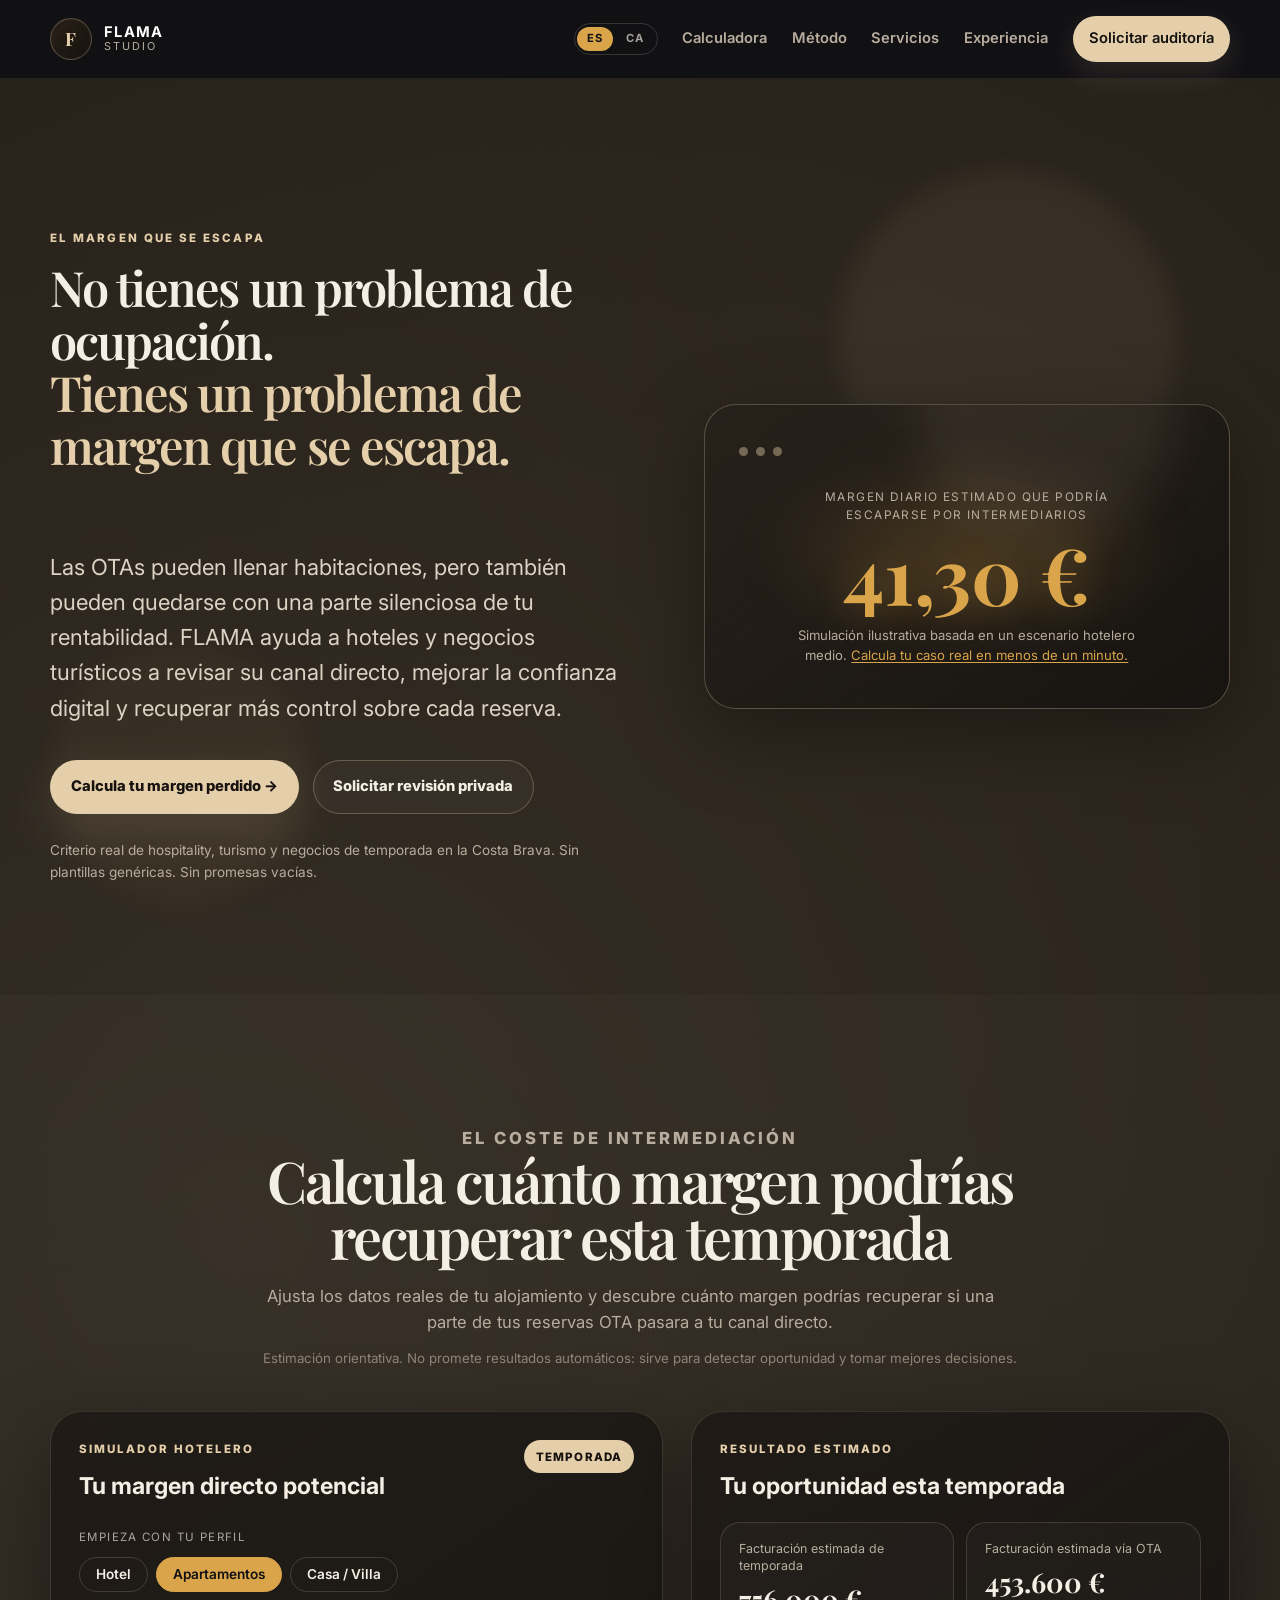
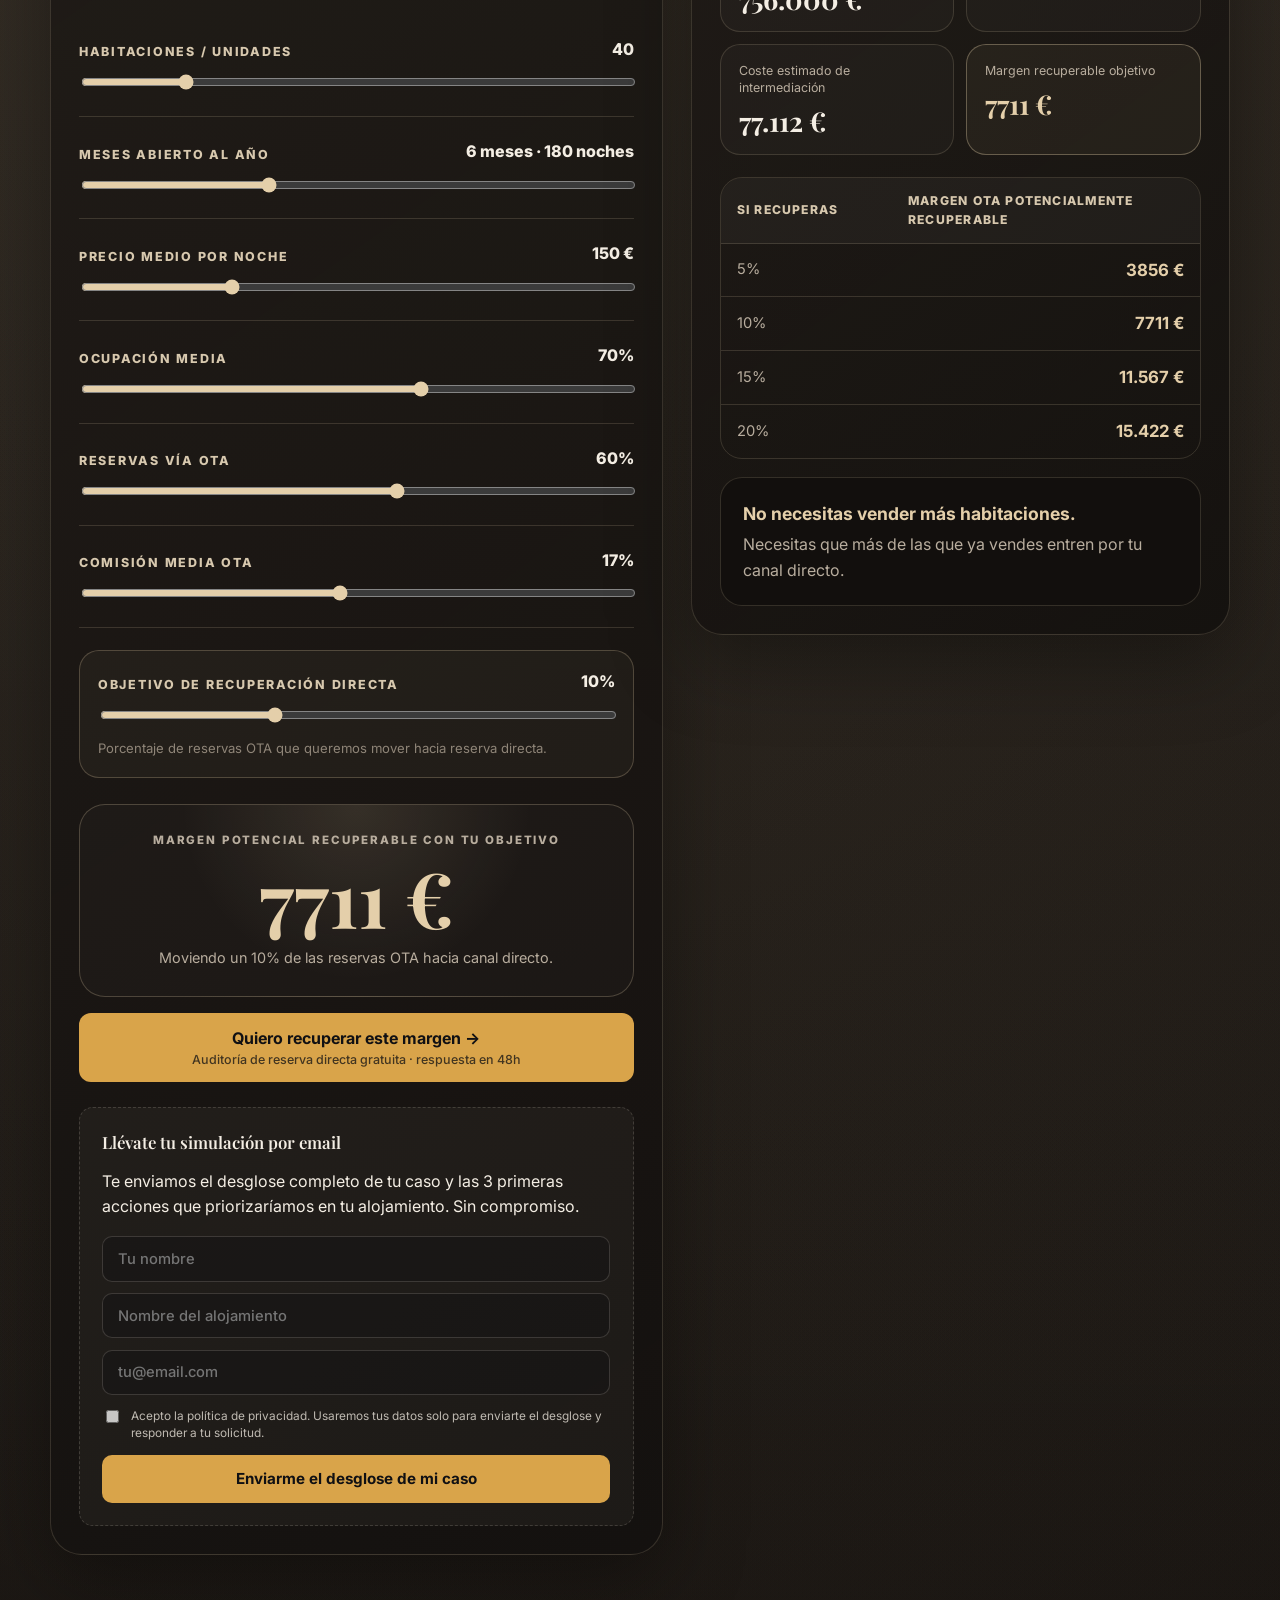
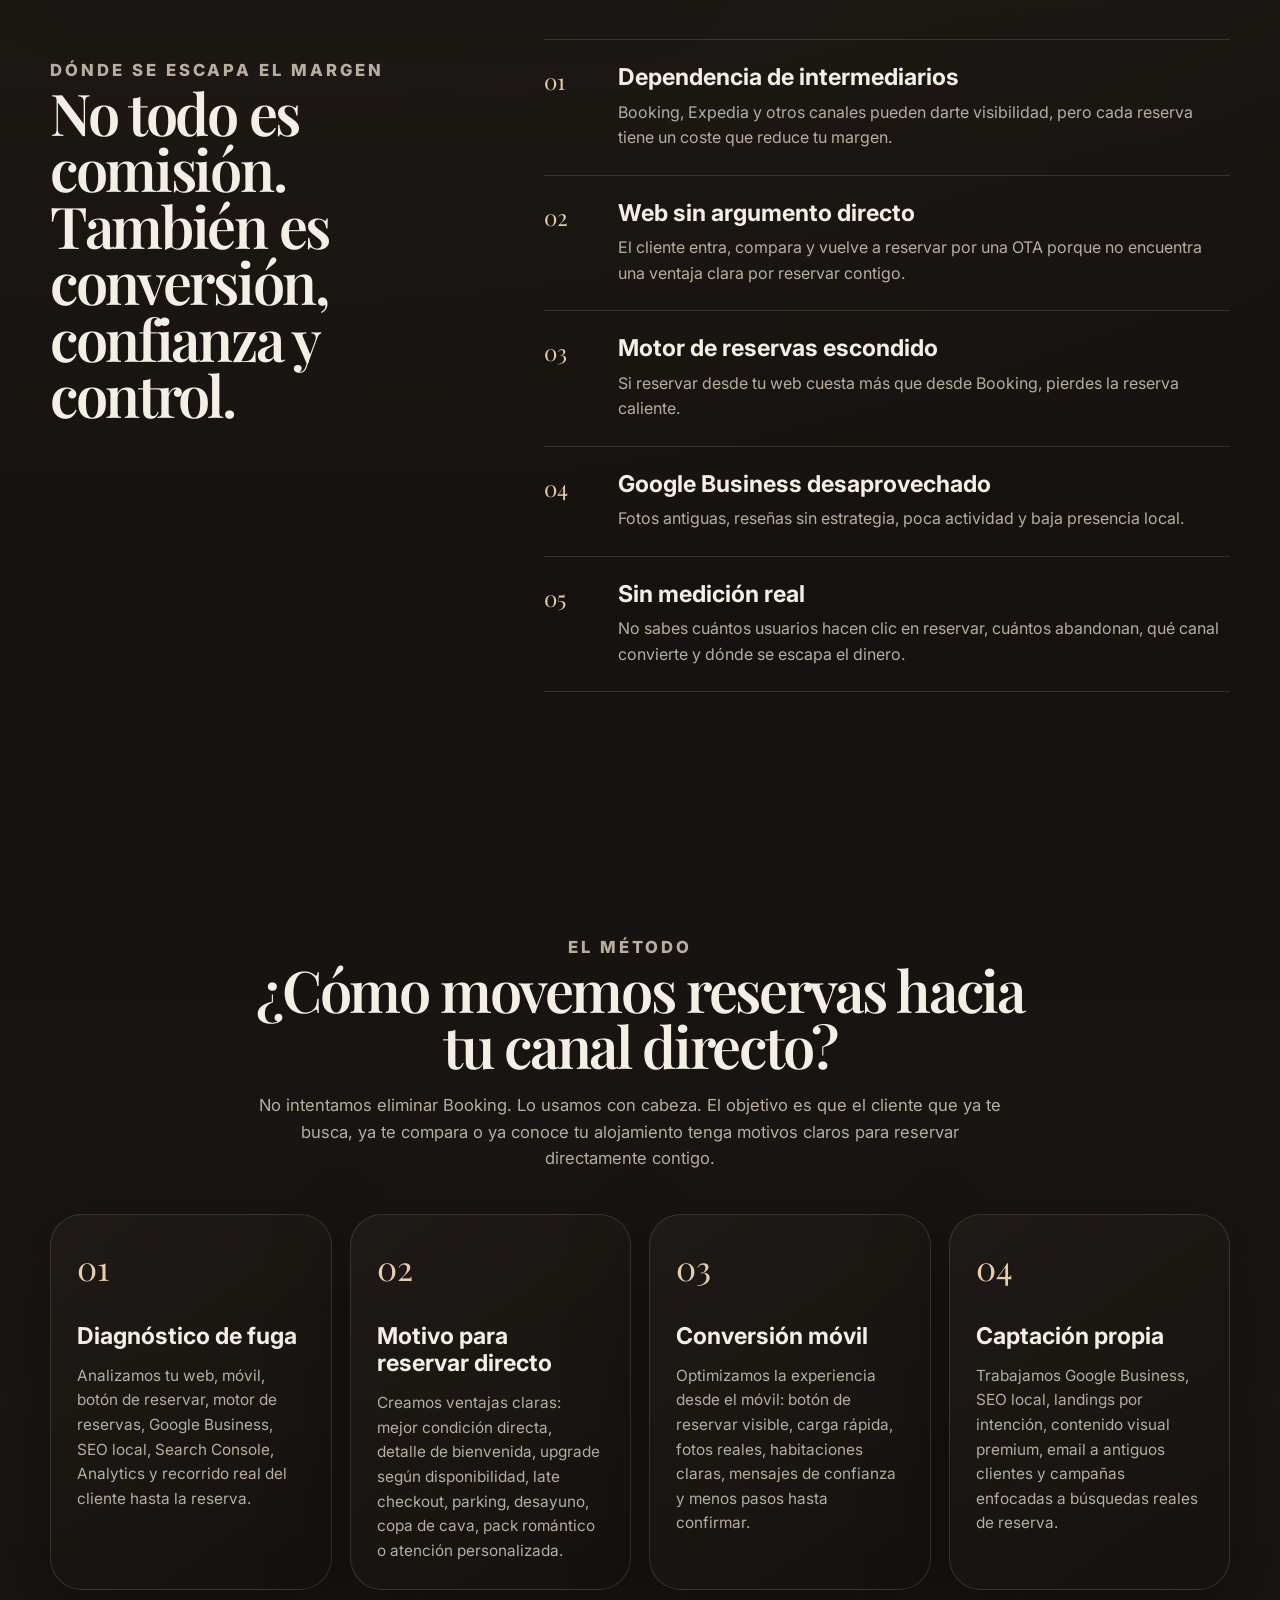
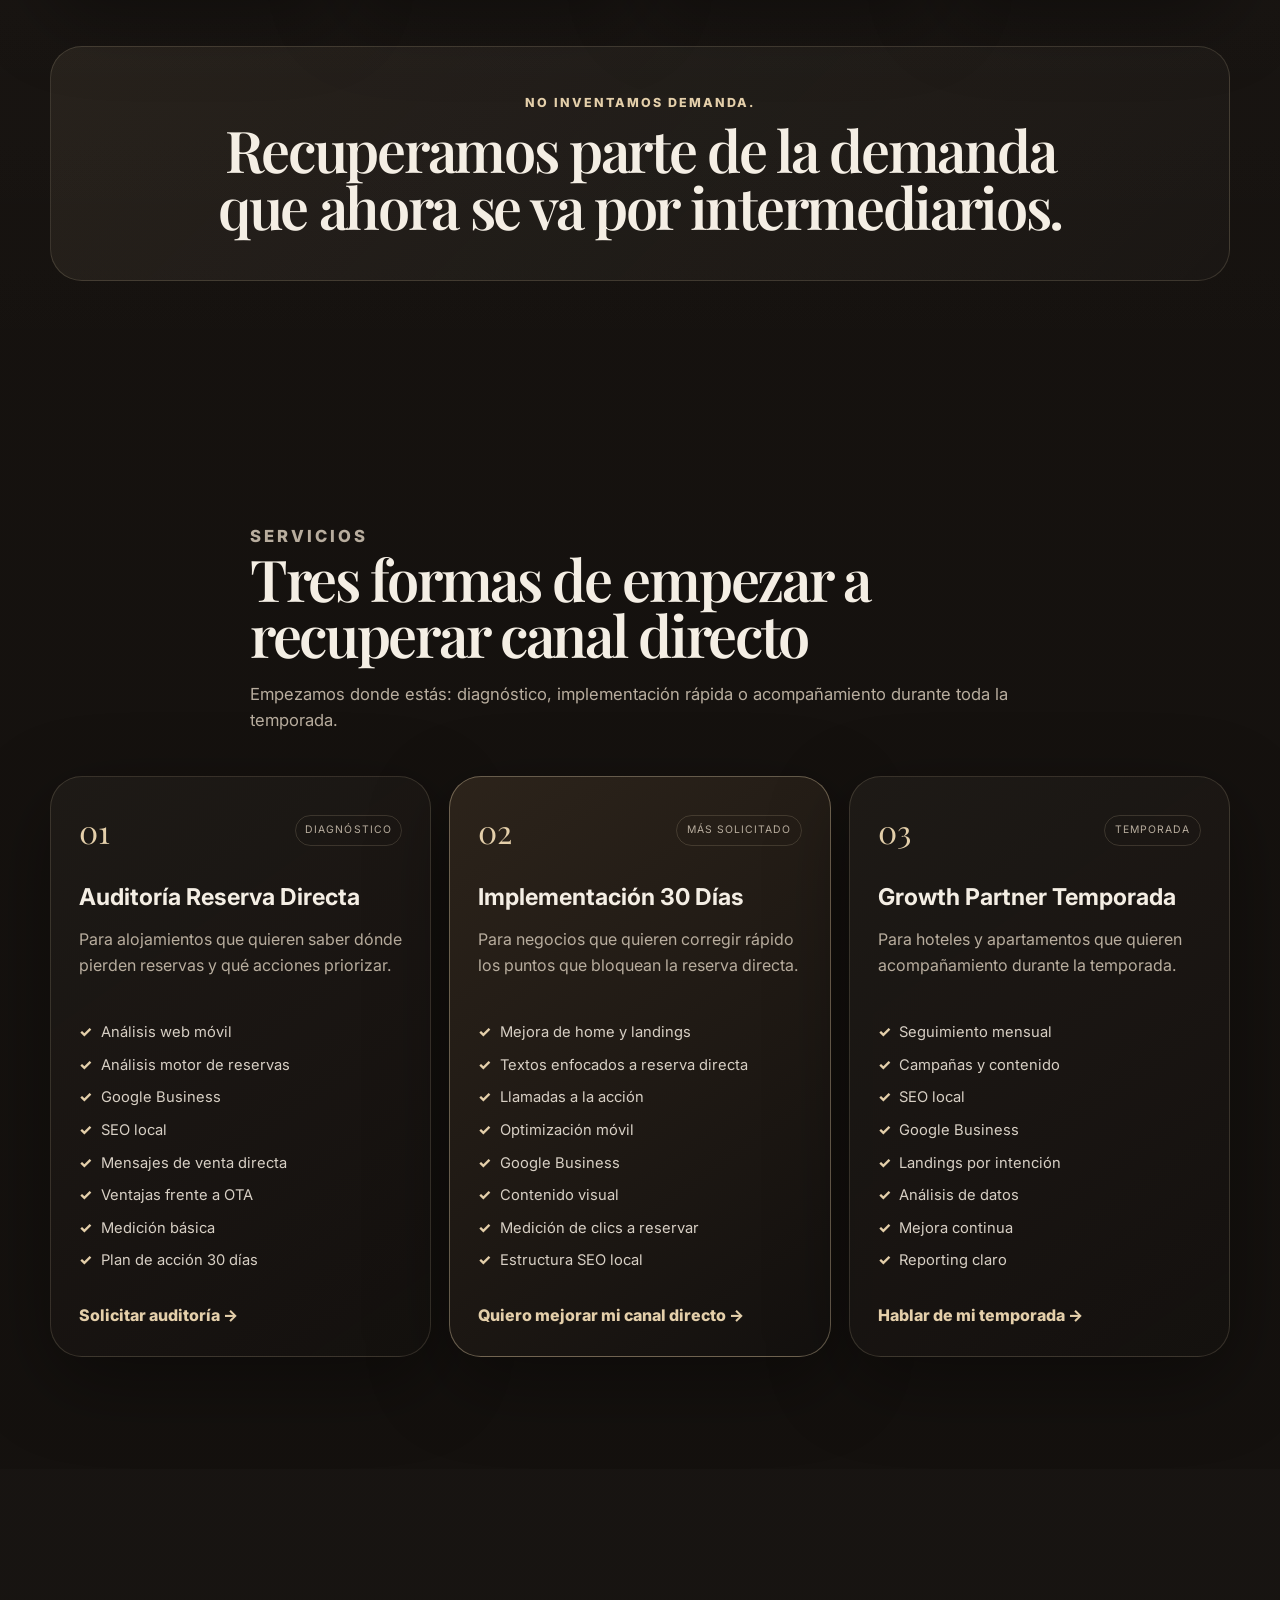
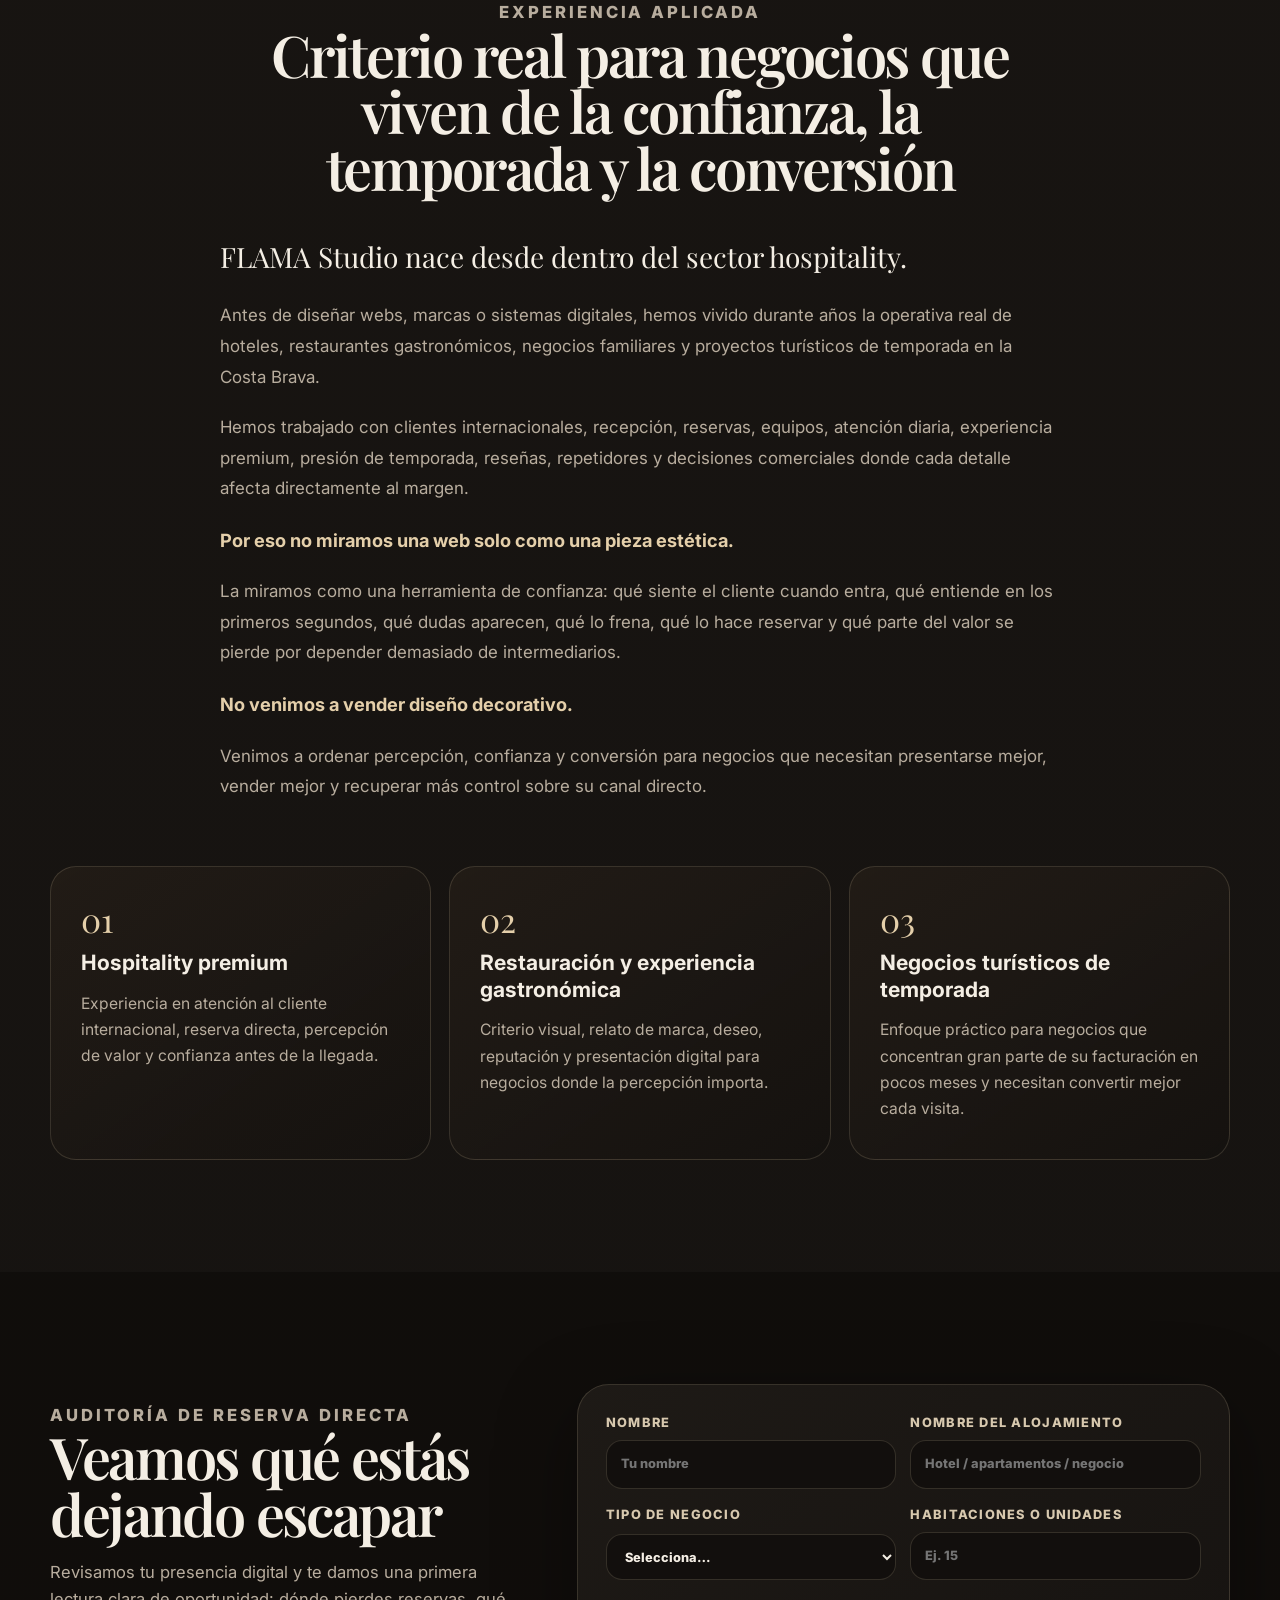
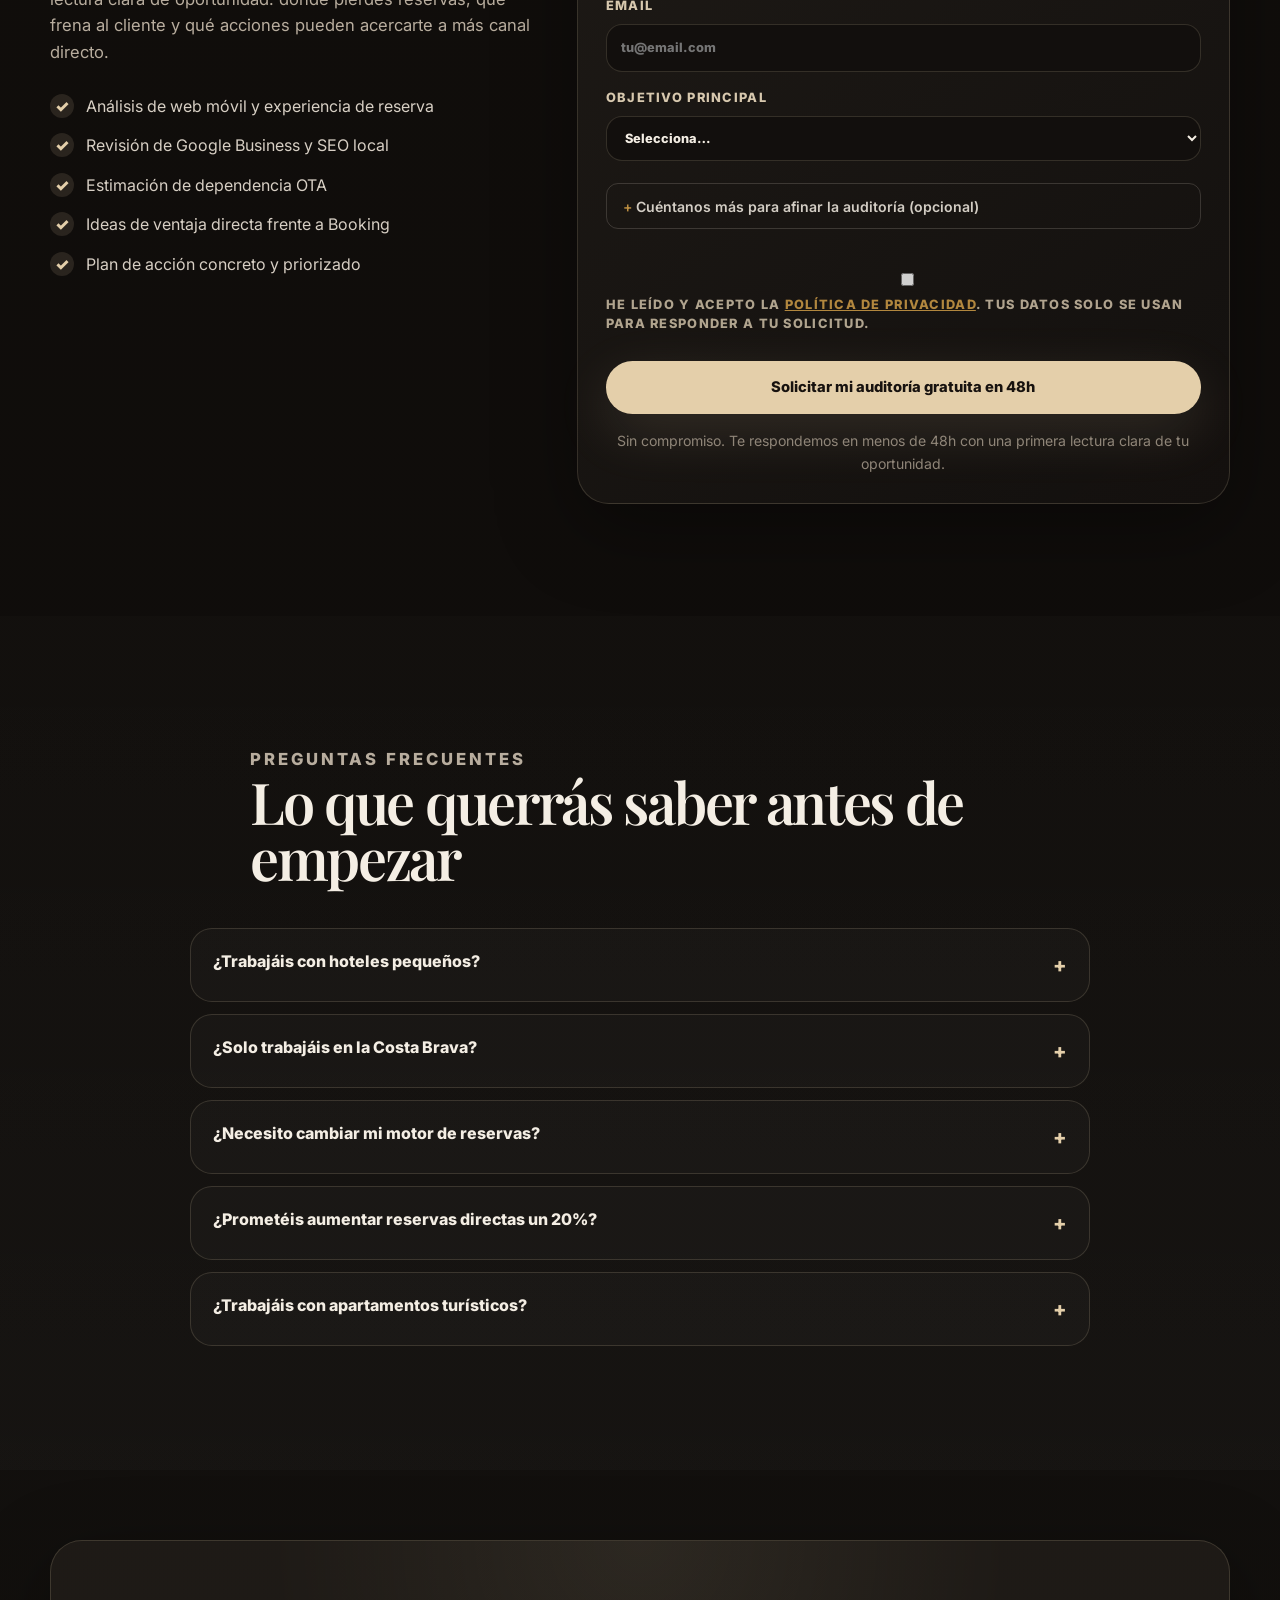
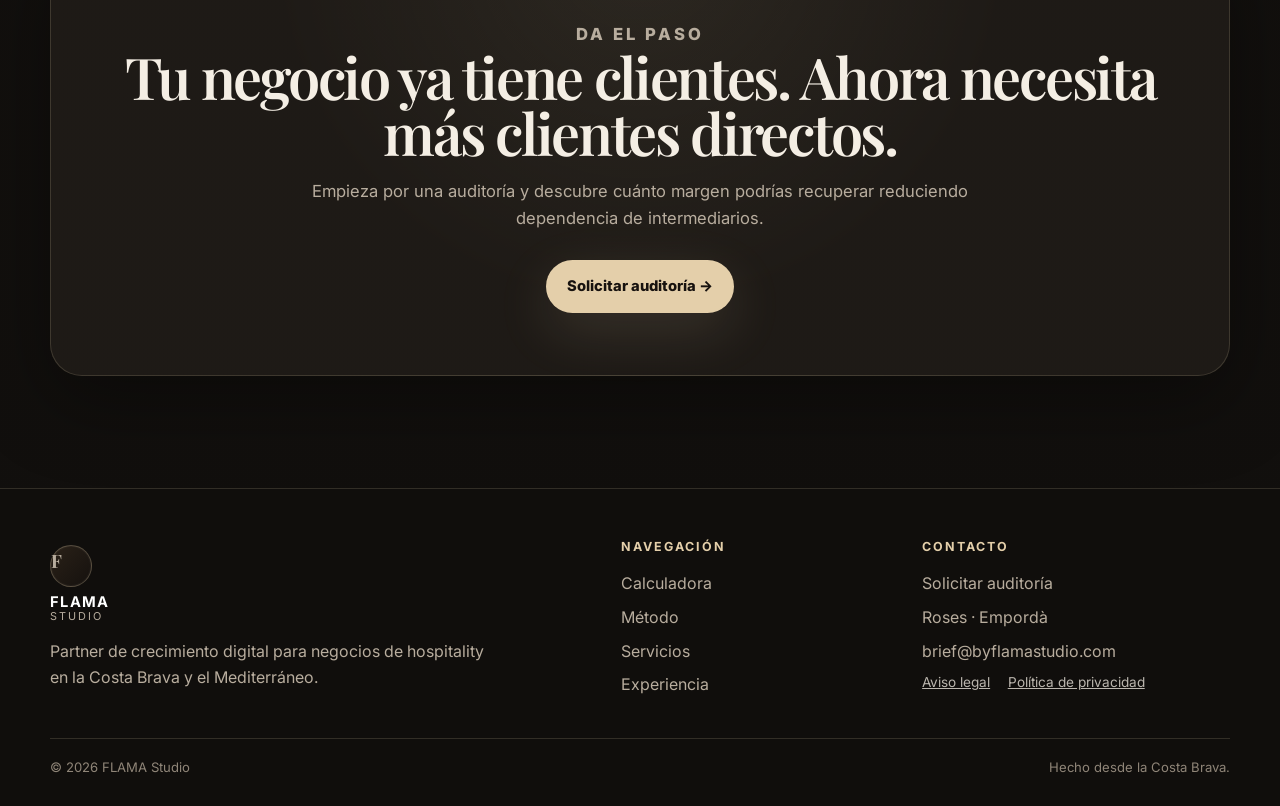
==== commit 1b8bccf8: "Acelerar ritmo del contador del hero (secondsToReachMax 24, holdMs 2200) - Contador perceptible desd" ====
--- a/index.html
+++ b/index.html
@@ -1021,8 +1021,8 @@
     yearlyEstimatedLoss: 120000,            // € de margen/comisión anual estimado en fuga (escenario medio)
     secondsPerYear: 365 * 24 * 60 * 60,     // referencia temporal anual
     daysPerYear: 365,                        // el tope diario se calcula solo: yearlyEstimatedLoss / daysPerYear
-    secondsToReachMax: 38,                    // ritmo: segundos en llegar al tope diario
-    holdMs: 2800,                             // pausa de "respiración" al alcanzar el tope antes de reiniciar
+    secondsToReachMax: 24,                    // ritmo: segundos en llegar al tope diario
+    holdMs: 2200,                             // pausa de "respiración" al alcanzar el tope antes de reiniciar
     easing: true                              // frenado suave al acercarse al tope (más creíble, menos casino)
   };
 
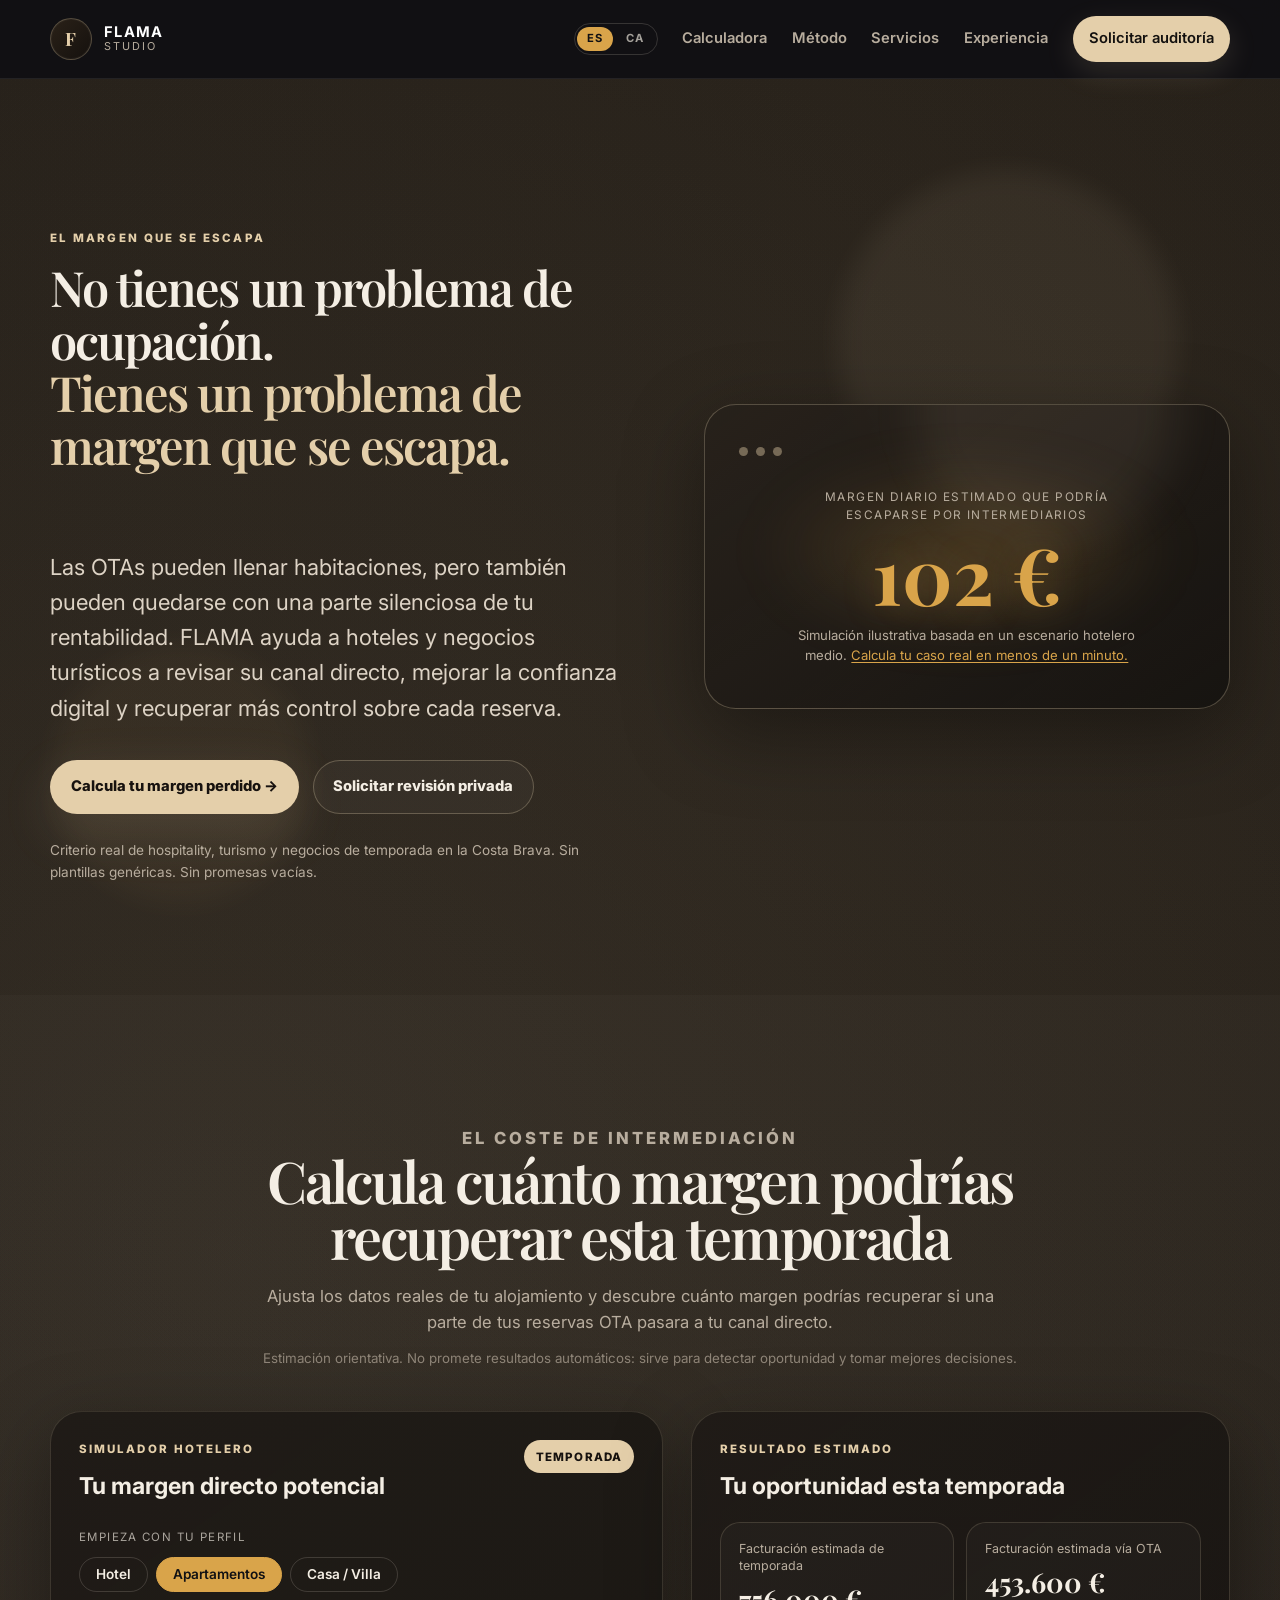
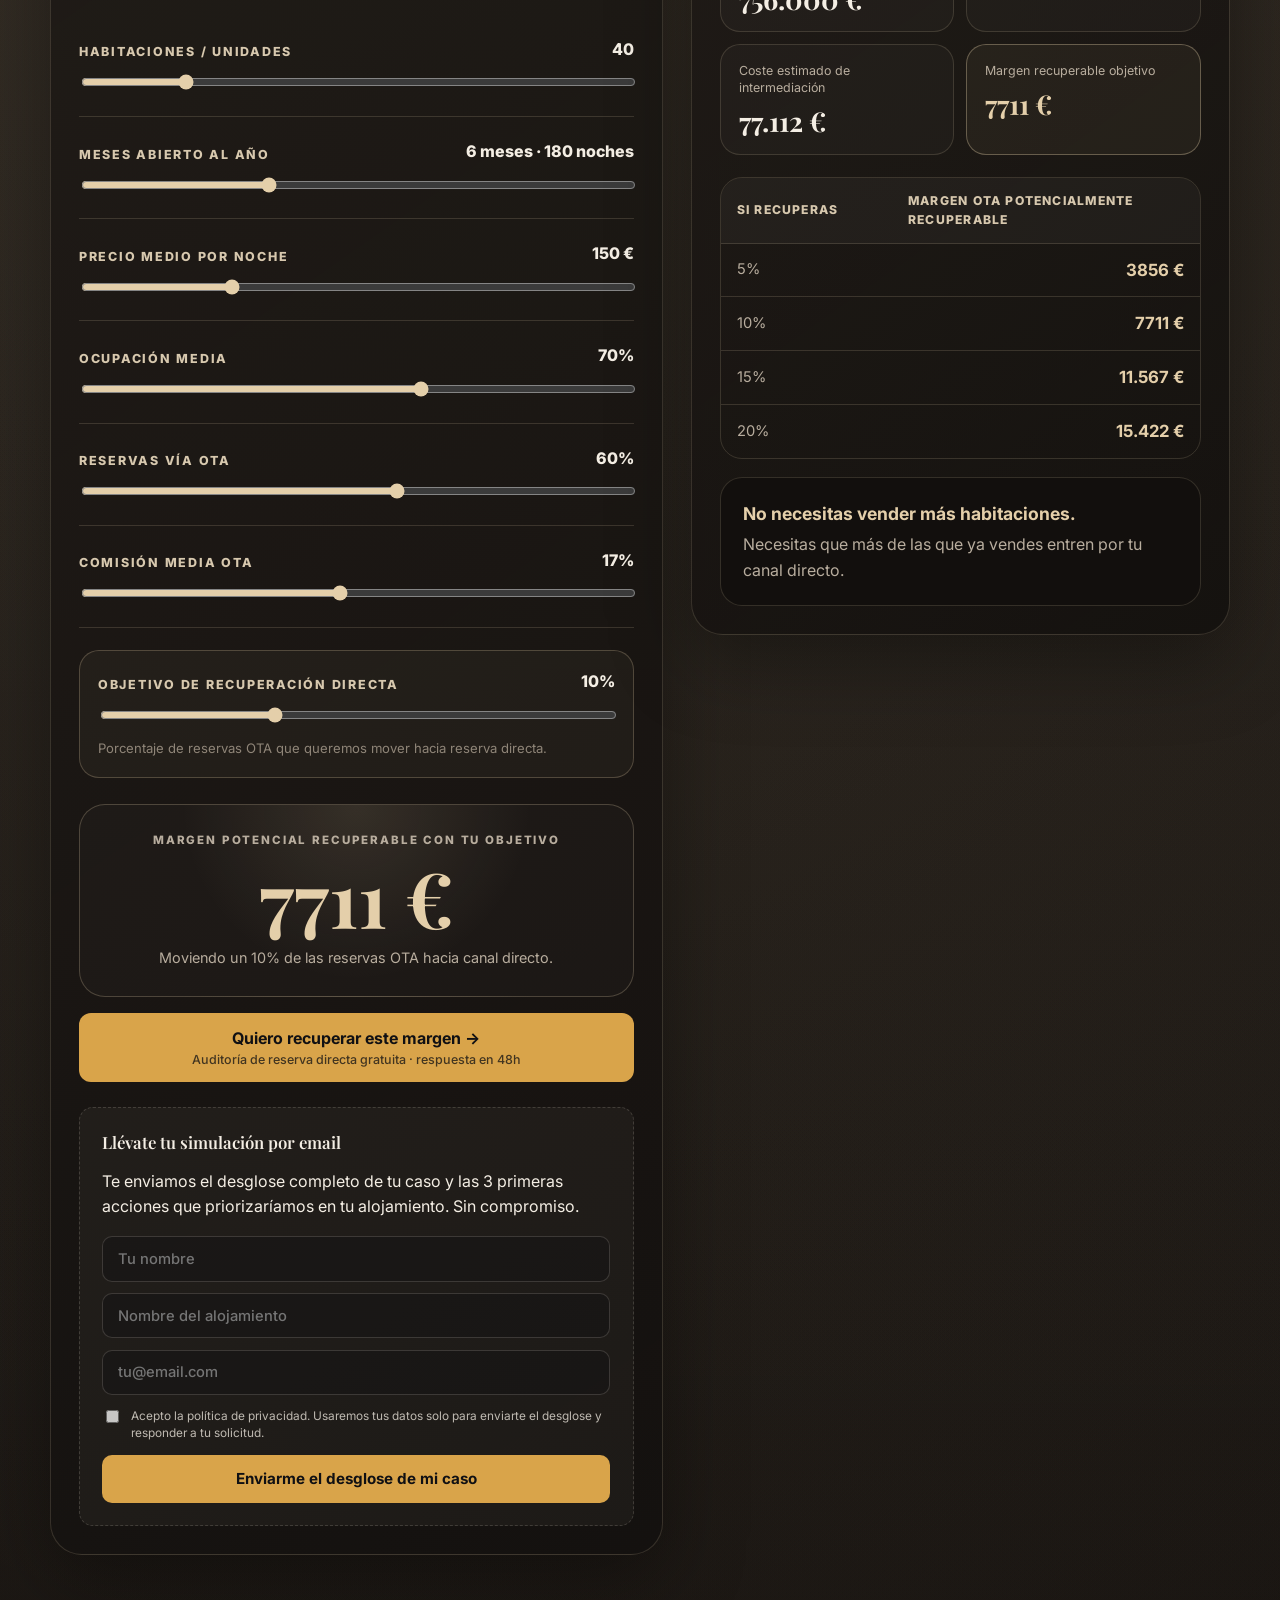
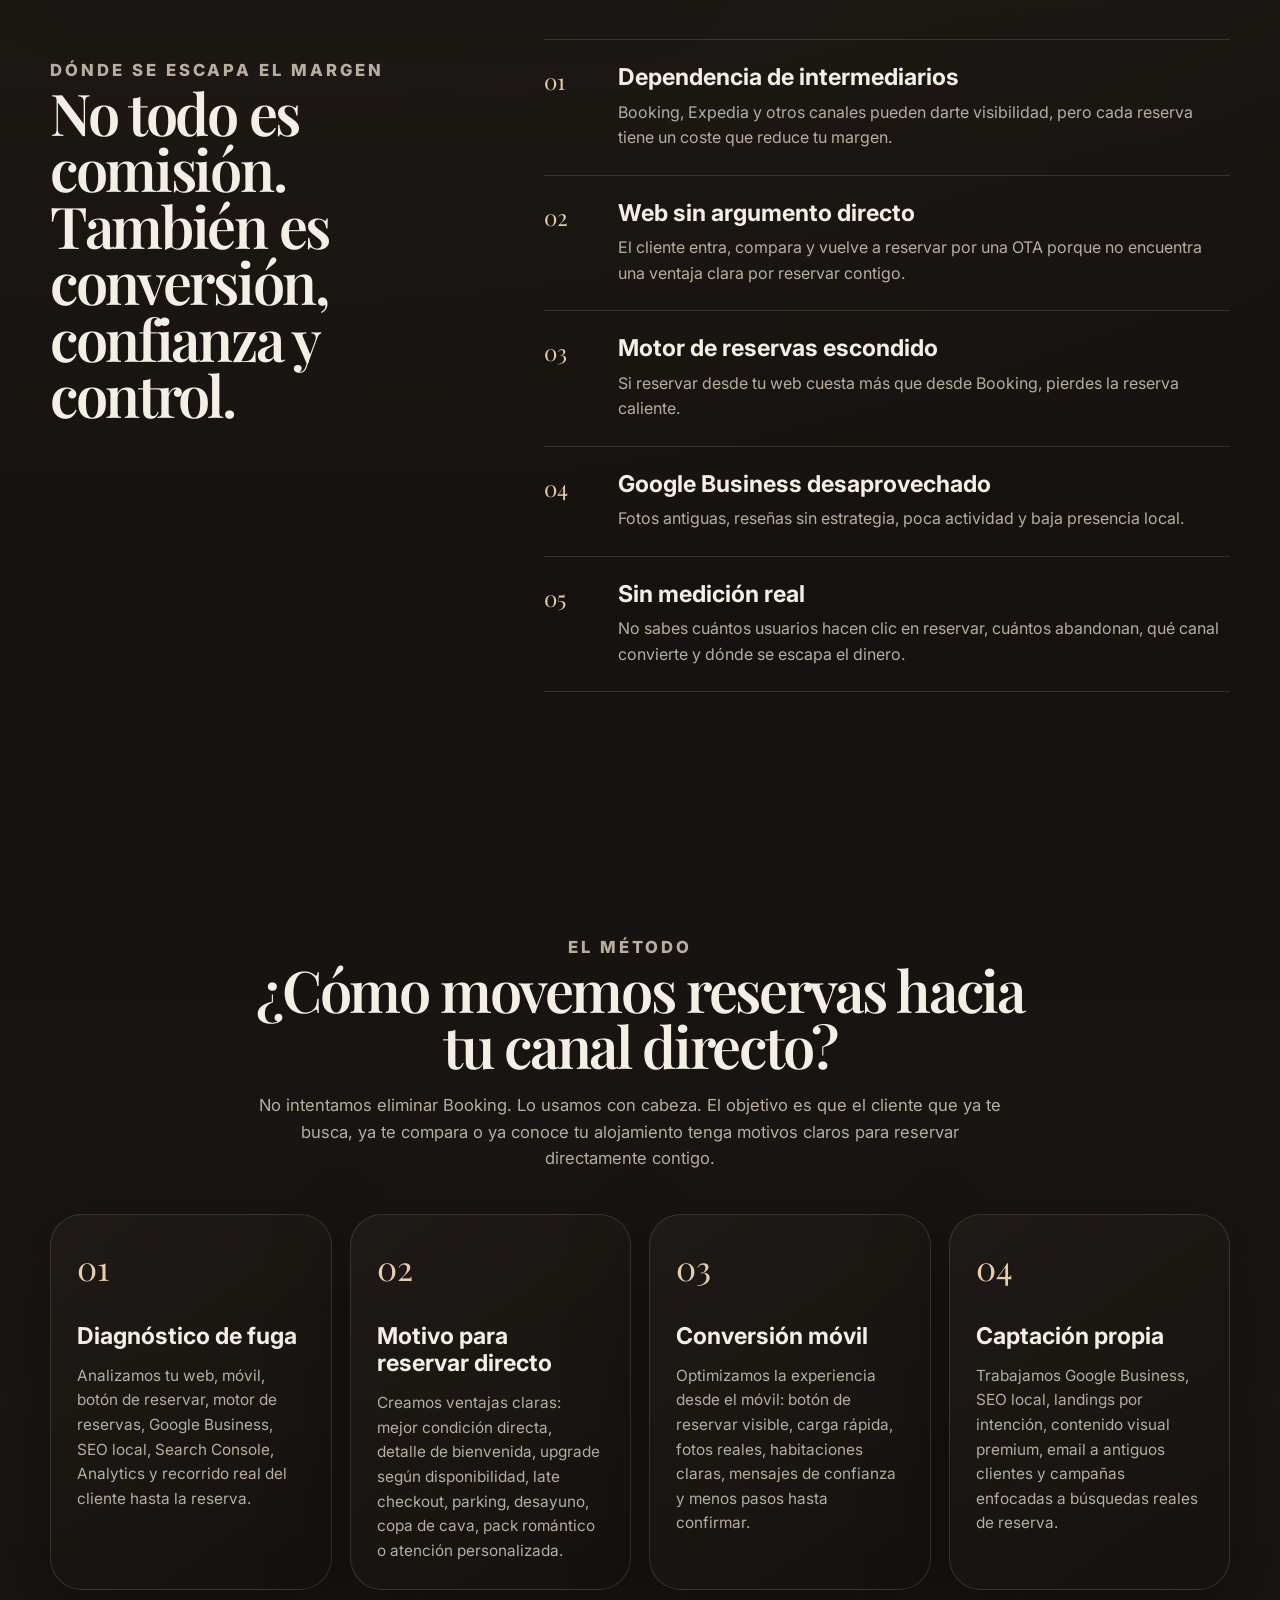
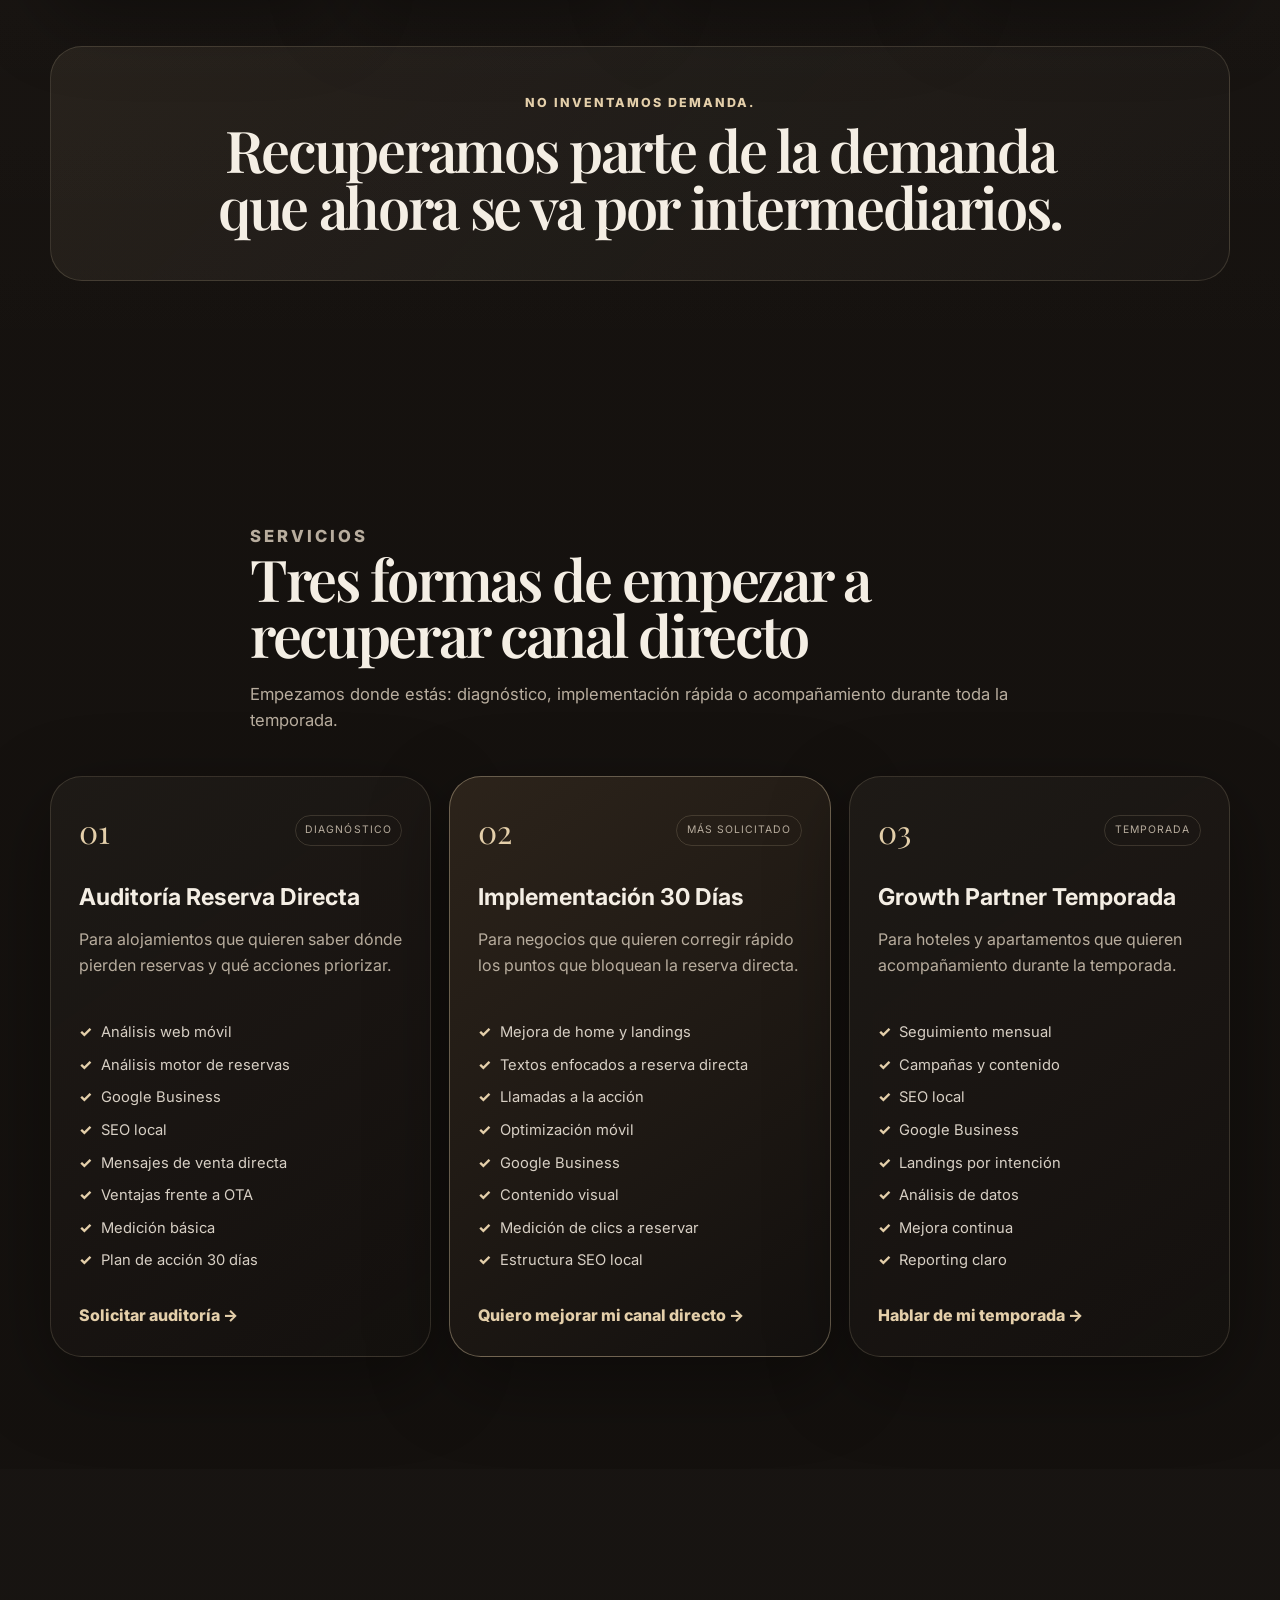
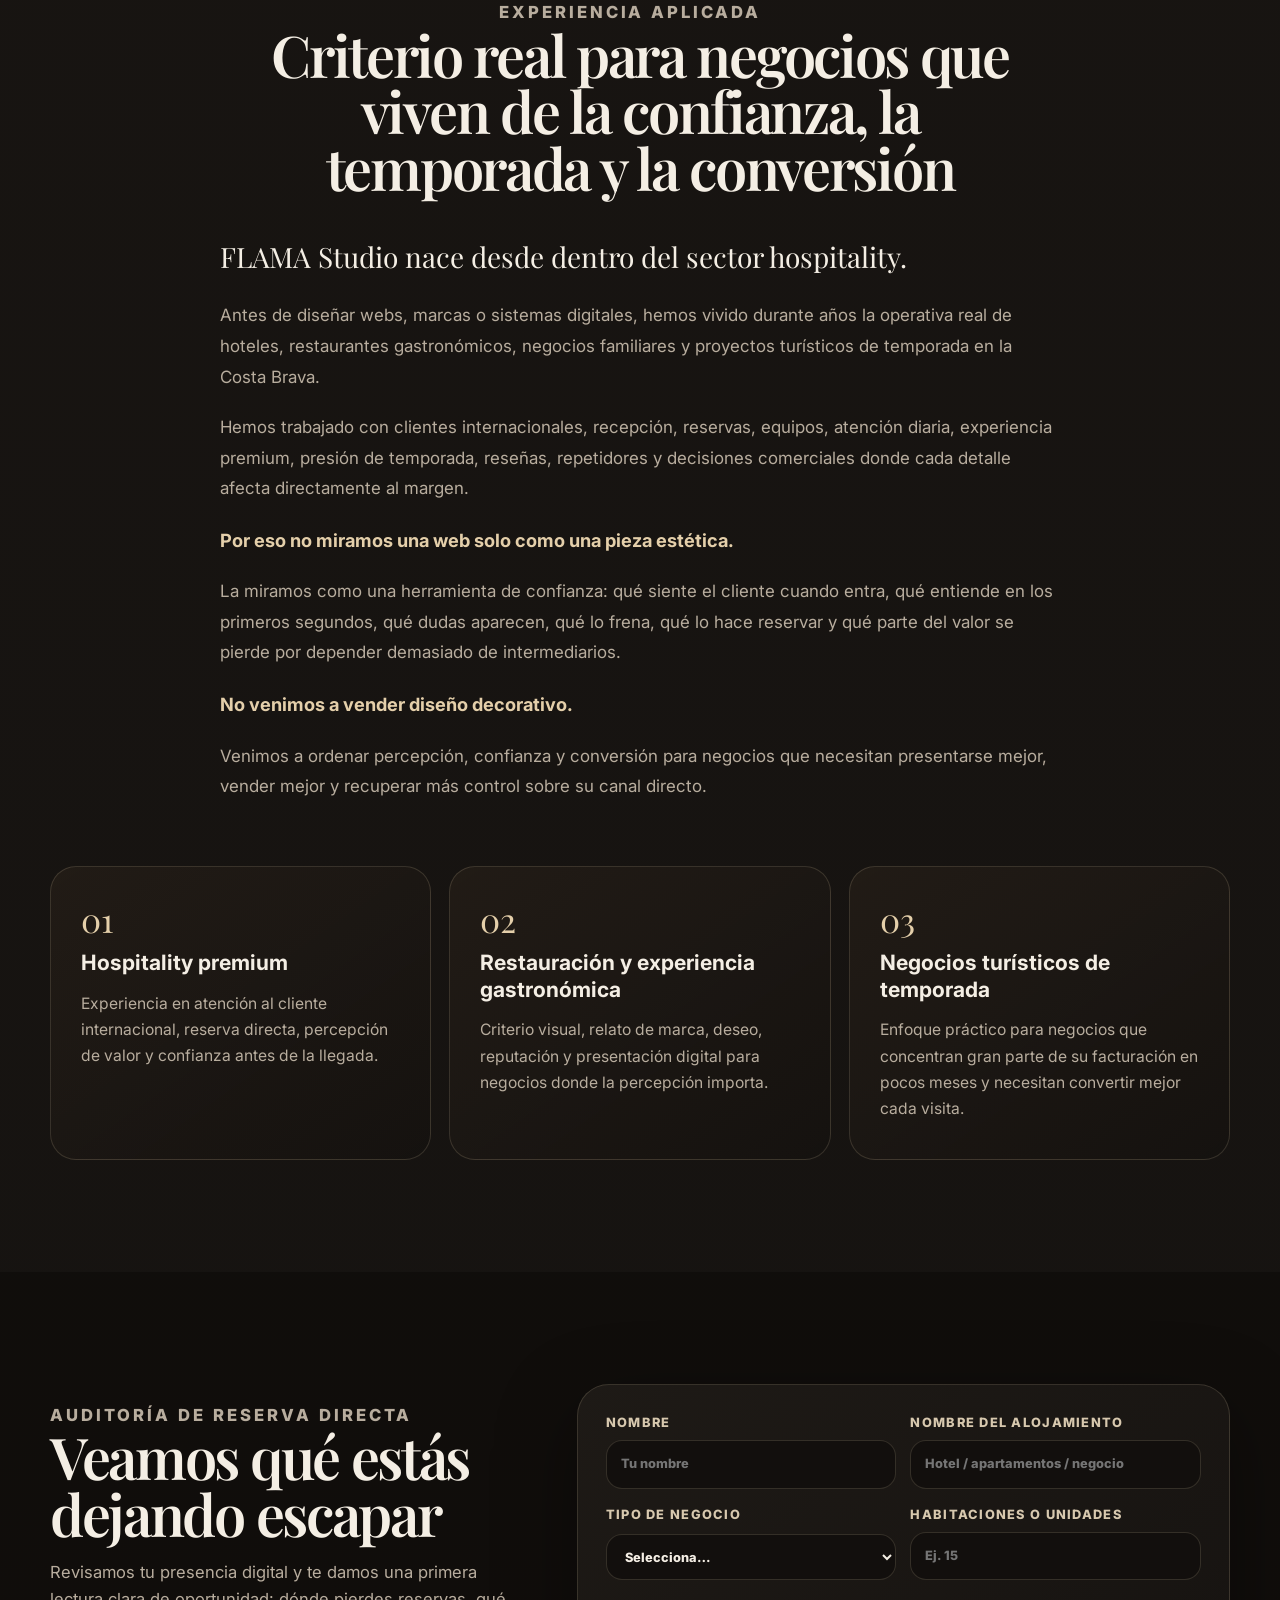
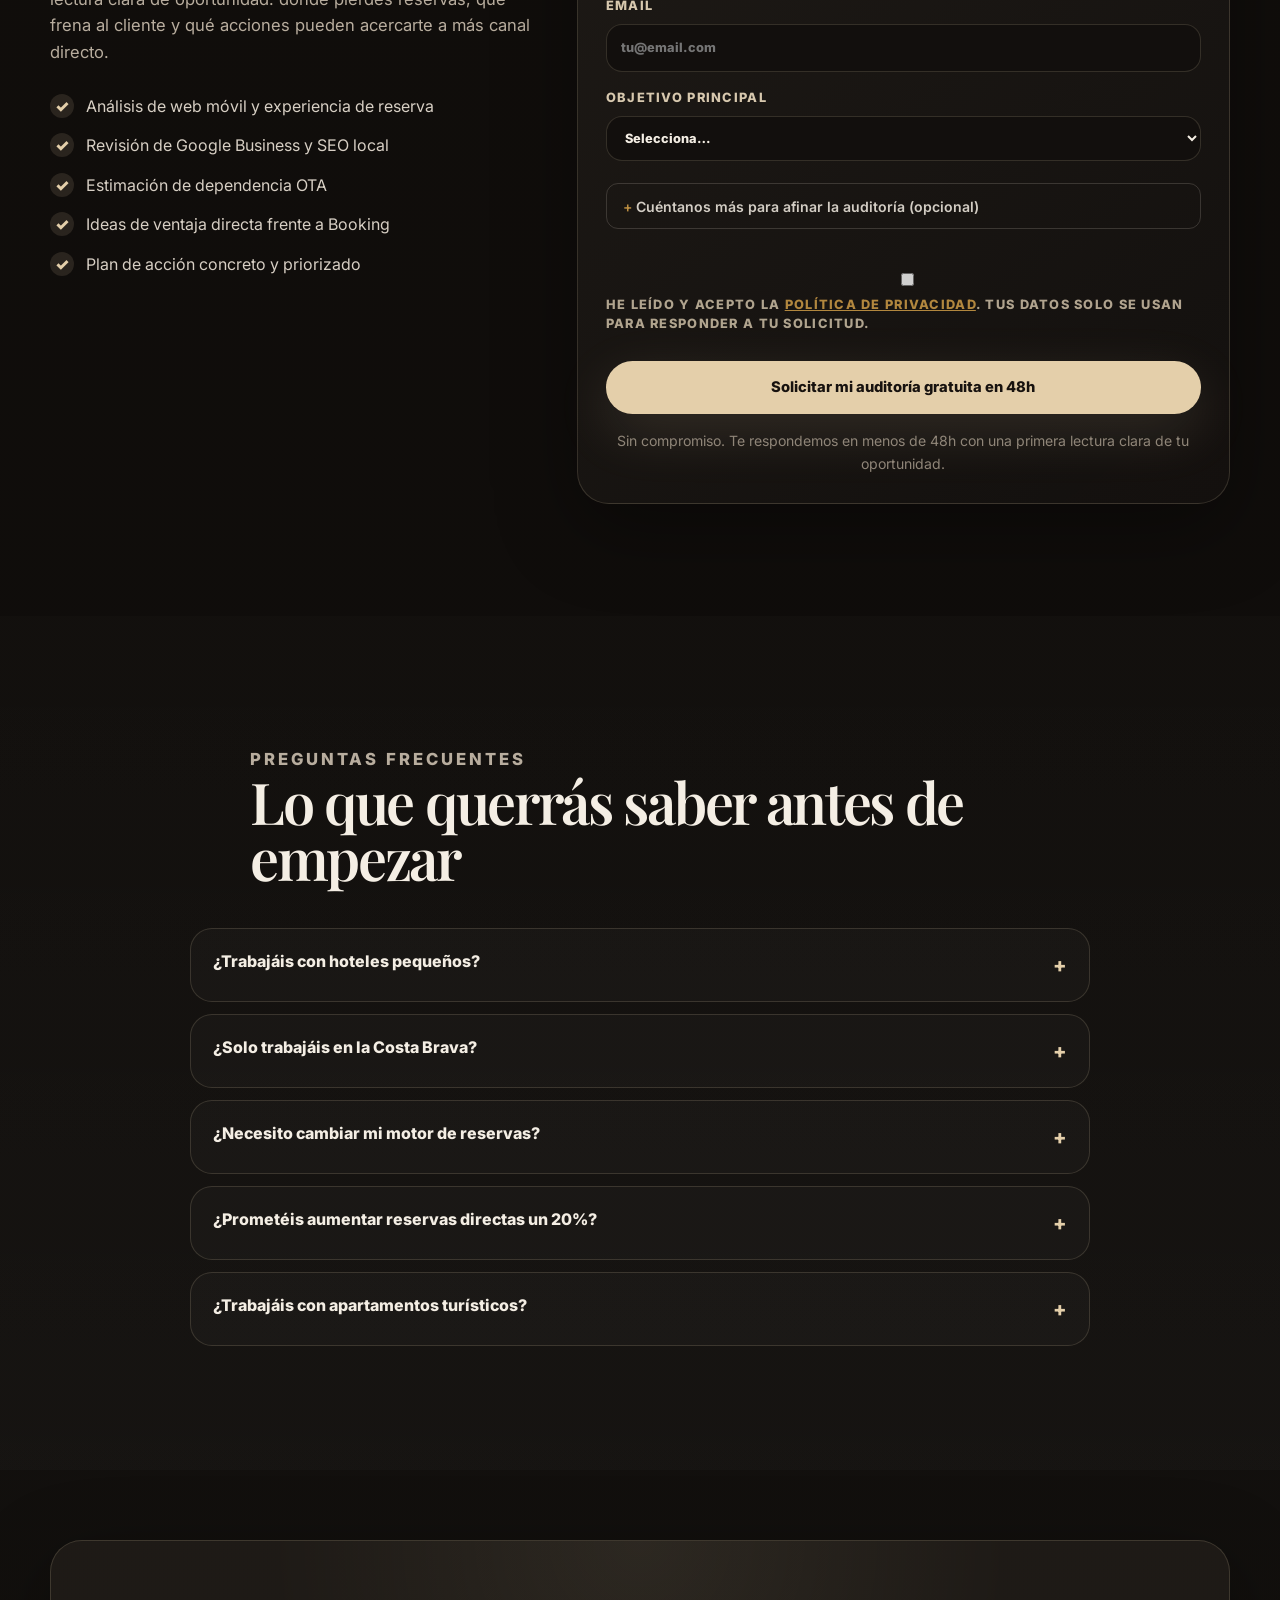
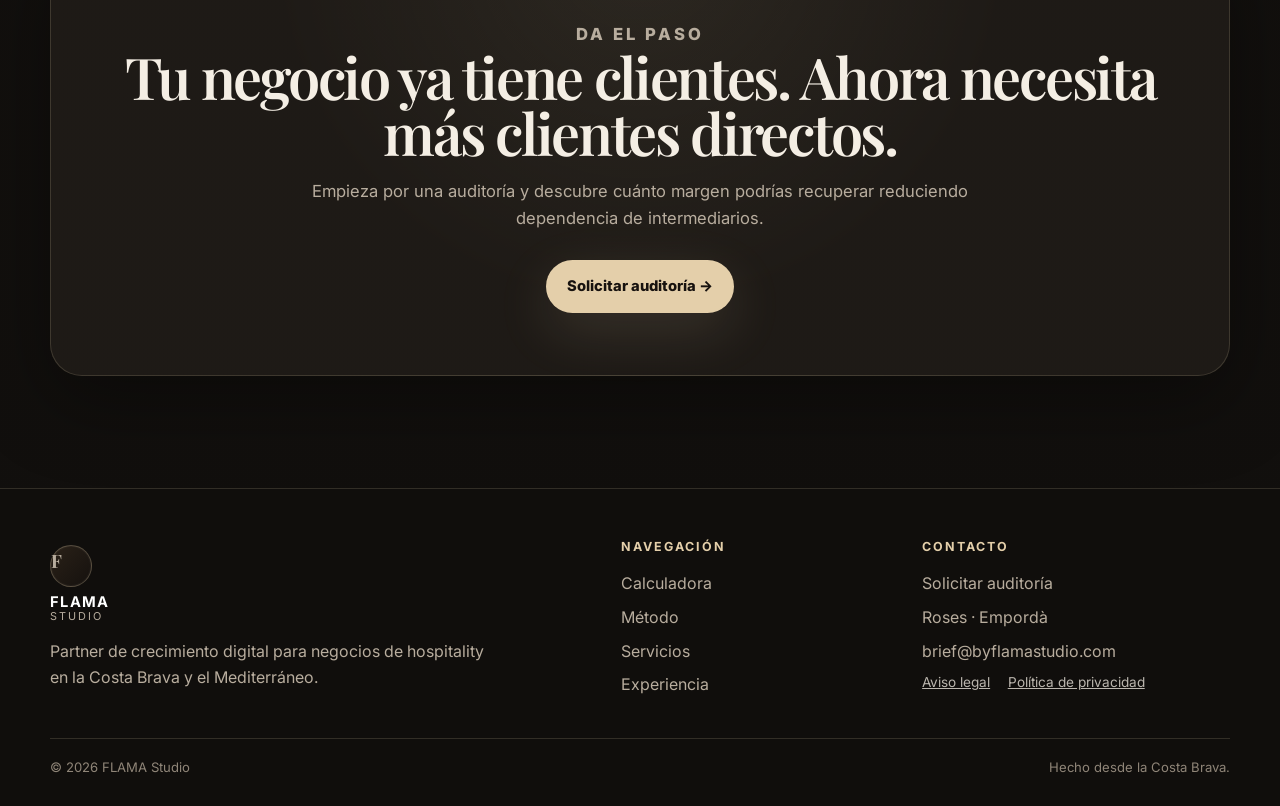
==== commit b2ec021a: "Pulir contador del hero: subida limpia y sin reinicio brusco - Euros enteros (sin céntimos parpadean" ====
--- a/index.html
+++ b/index.html
@@ -1015,15 +1015,12 @@
   <script>
   /* Configuración del contador (clara y fácil de ajustar).
      IMPORTANTE: es una SIMULACIÓN orientativa basada en un escenario hotelero
-     medio, no un dato real del visitante. Cambia solo estos valores para
-     recalibrar el ritmo y el tope. */
+     medio, no un dato real del visitante. Cambia solo estos valores. */
   const OTA_COUNTER_CONFIG = {
-    yearlyEstimatedLoss: 120000,            // € de margen/comisión anual estimado en fuga (escenario medio)
-    secondsPerYear: 365 * 24 * 60 * 60,     // referencia temporal anual
-    daysPerYear: 365,                        // el tope diario se calcula solo: yearlyEstimatedLoss / daysPerYear
-    secondsToReachMax: 24,                    // ritmo: segundos en llegar al tope diario
-    holdMs: 2200,                             // pausa de "respiración" al alcanzar el tope antes de reiniciar
-    easing: true                              // frenado suave al acercarse al tope (más creíble, menos casino)
+    yearlyEstimatedLoss: 120000,   // € de margen/comisión anual estimado en fuga (escenario medio)
+    daysPerYear: 365,              // el tope = margen diario estimado: yearlyEstimatedLoss / daysPerYear
+    secondsToReachMax: 24,         // duración de la subida hasta el tope (segundos)
+    easing: true                   // ease-out suave (sin parpadeo, sin efecto casino)
   };
 
   (function(){
@@ -1031,55 +1028,44 @@
     if(!el) return;
 
     var locale = (document.documentElement.lang === 'ca') ? 'ca-ES' : 'es-ES';
-    var fmt = new Intl.NumberFormat(locale, {style:'currency', currency:'EUR', minimumFractionDigits:2, maximumFractionDigits:2});
-
-    // Tope visual = margen diario estimado, derivado de la cifra anual (no hardcodeado)
+    // Euros enteros: sube limpio, sin céntimos parpadeando a 60 fps
+    var fmt = new Intl.NumberFormat(locale, {style:'currency', currency:'EUR', maximumFractionDigits:0});
+
+    // Tope = margen diario estimado, derivado de la cifra anual (no hardcodeado)
     var max = OTA_COUNTER_CONFIG.yearlyEstimatedLoss / OTA_COUNTER_CONFIG.daysPerYear;
-    var baseRate = max / OTA_COUNTER_CONFIG.secondsToReachMax; // €/seg de ritmo visible
-    var value = 0, last = null, rafId = null, holding = false;
-
-    function render(){ el.textContent = fmt.format(value); }
-
-    function step(now){
+    var durationMs = OTA_COUNTER_CONFIG.secondsToReachMax * 1000;
+
+    var elapsed = 0, last = null, rafId = null, finished = false;
+
+    function easeOutCubic(t){ return 1 - Math.pow(1 - t, 3); }
+    function render(v){ el.textContent = fmt.format(v); }
+
+    function frame(now){
       if(last === null) last = now;
-      var dt = (now - last) / 1000; last = now;
-      if(dt > 0.25) dt = 0.25; // evita saltos al volver de segundo plano
-
-      var factor = 1;
-      if(OTA_COUNTER_CONFIG.easing){
-        // cuanto más cerca del tope, más lento sube (curva de frenado)
-        factor = Math.max(0.10, (max - value) / max);
+      var dt = now - last; last = now;
+      if(dt > 100) dt = 100;            // al volver de segundo plano, no saltar
+      elapsed += dt;
+
+      var t = elapsed / durationMs;
+      if(t >= 1){                        // llega al tope y SE DETIENE (no reinicia, no crece más)
+        render(max); finished = true; rafId = null; return;
       }
-      value += baseRate * dt * factor;
-
-      if(value >= max){
-        value = max; render();
-        // respira y reinicia suavemente: nunca crece hasta cifras absurdas
-        holding = true; rafId = null;
-        setTimeout(function(){
-          value = 0; last = null; holding = false;
-          if(document.visibilityState === 'visible') rafId = requestAnimationFrame(step);
-        }, OTA_COUNTER_CONFIG.holdMs);
-        return;
-      }
-      render();
-      rafId = requestAnimationFrame(step);
-    }
-
-    function start(){ if(rafId === null && !holding){ last = null; rafId = requestAnimationFrame(step); } }
+      render(max * (OTA_COUNTER_CONFIG.easing ? easeOutCubic(t) : t));
+      rafId = requestAnimationFrame(frame);
+    }
+
+    function start(){ if(rafId === null && !finished){ last = null; rafId = requestAnimationFrame(frame); } }
     function stop(){ if(rafId !== null){ cancelAnimationFrame(rafId); rafId = null; } }
 
-    // Pausa cuando la pestaña no está visible; reanuda sin saltos exagerados
+    // Pausa cuando la pestaña no es visible; reanuda donde se quedó, sin saltos
     document.addEventListener('visibilitychange', function(){
       if(document.visibilityState === 'hidden') stop(); else start();
     });
 
-    render();
     if(window.matchMedia && window.matchMedia('(prefers-reduced-motion: reduce)').matches){
-      // Sin animación: muestra una cifra estática orientativa
-      value = Math.round(max * 0.62); render();
+      render(max);                       // sin animación: muestra el tope estático
     } else {
-      start();
+      render(0); start();
     }
   })();
   </script>
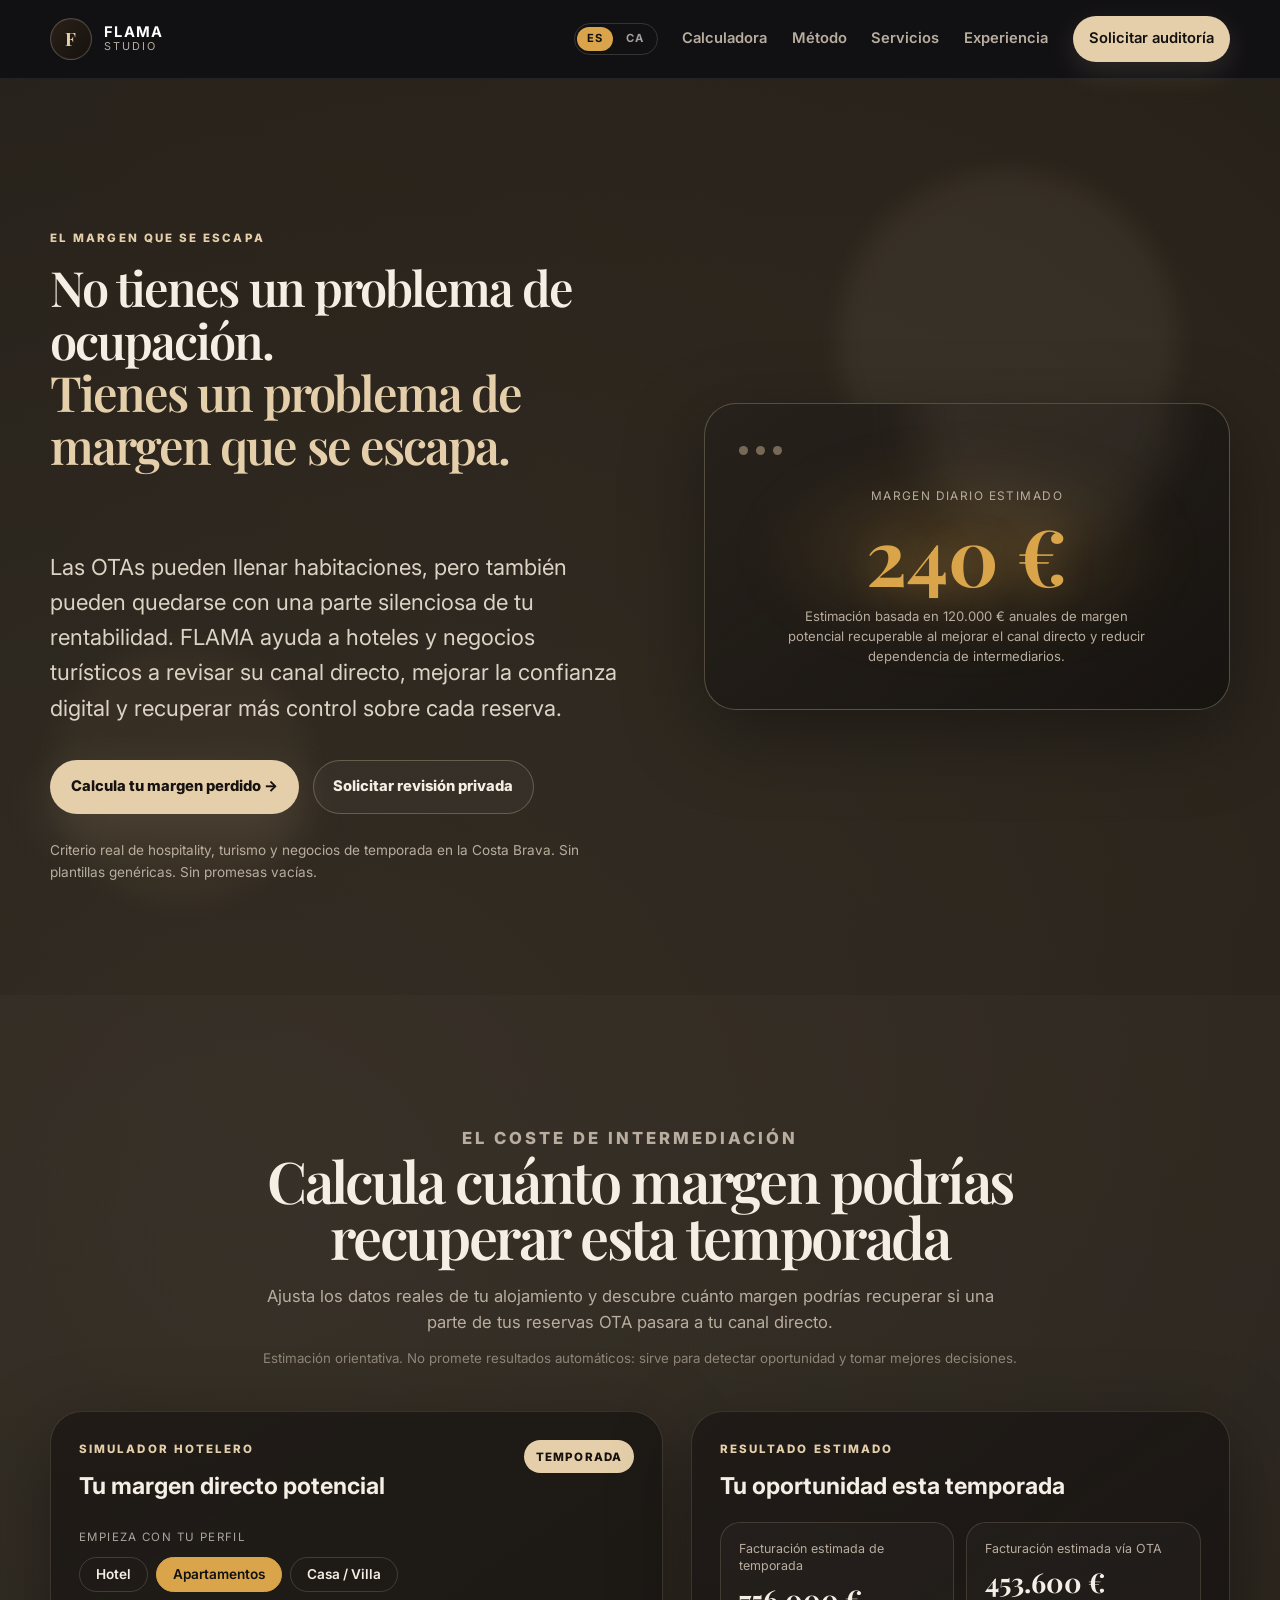
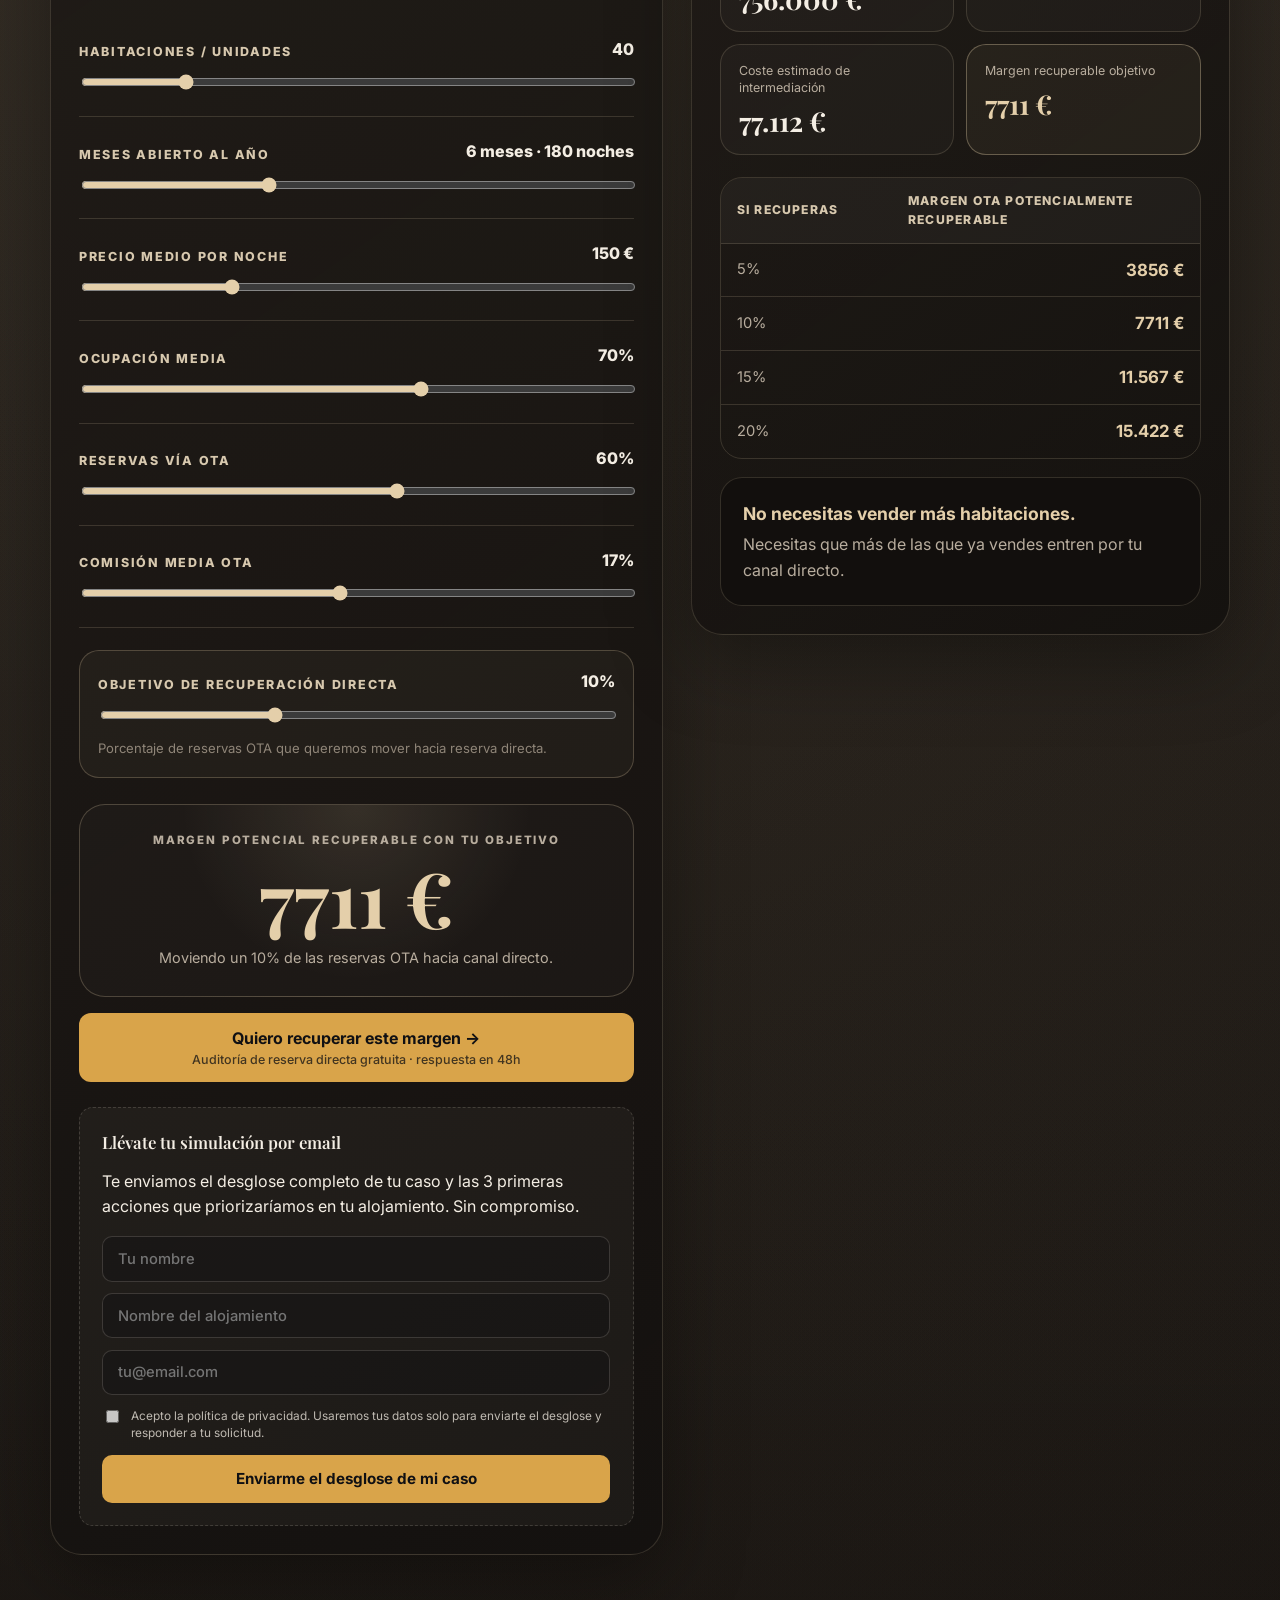
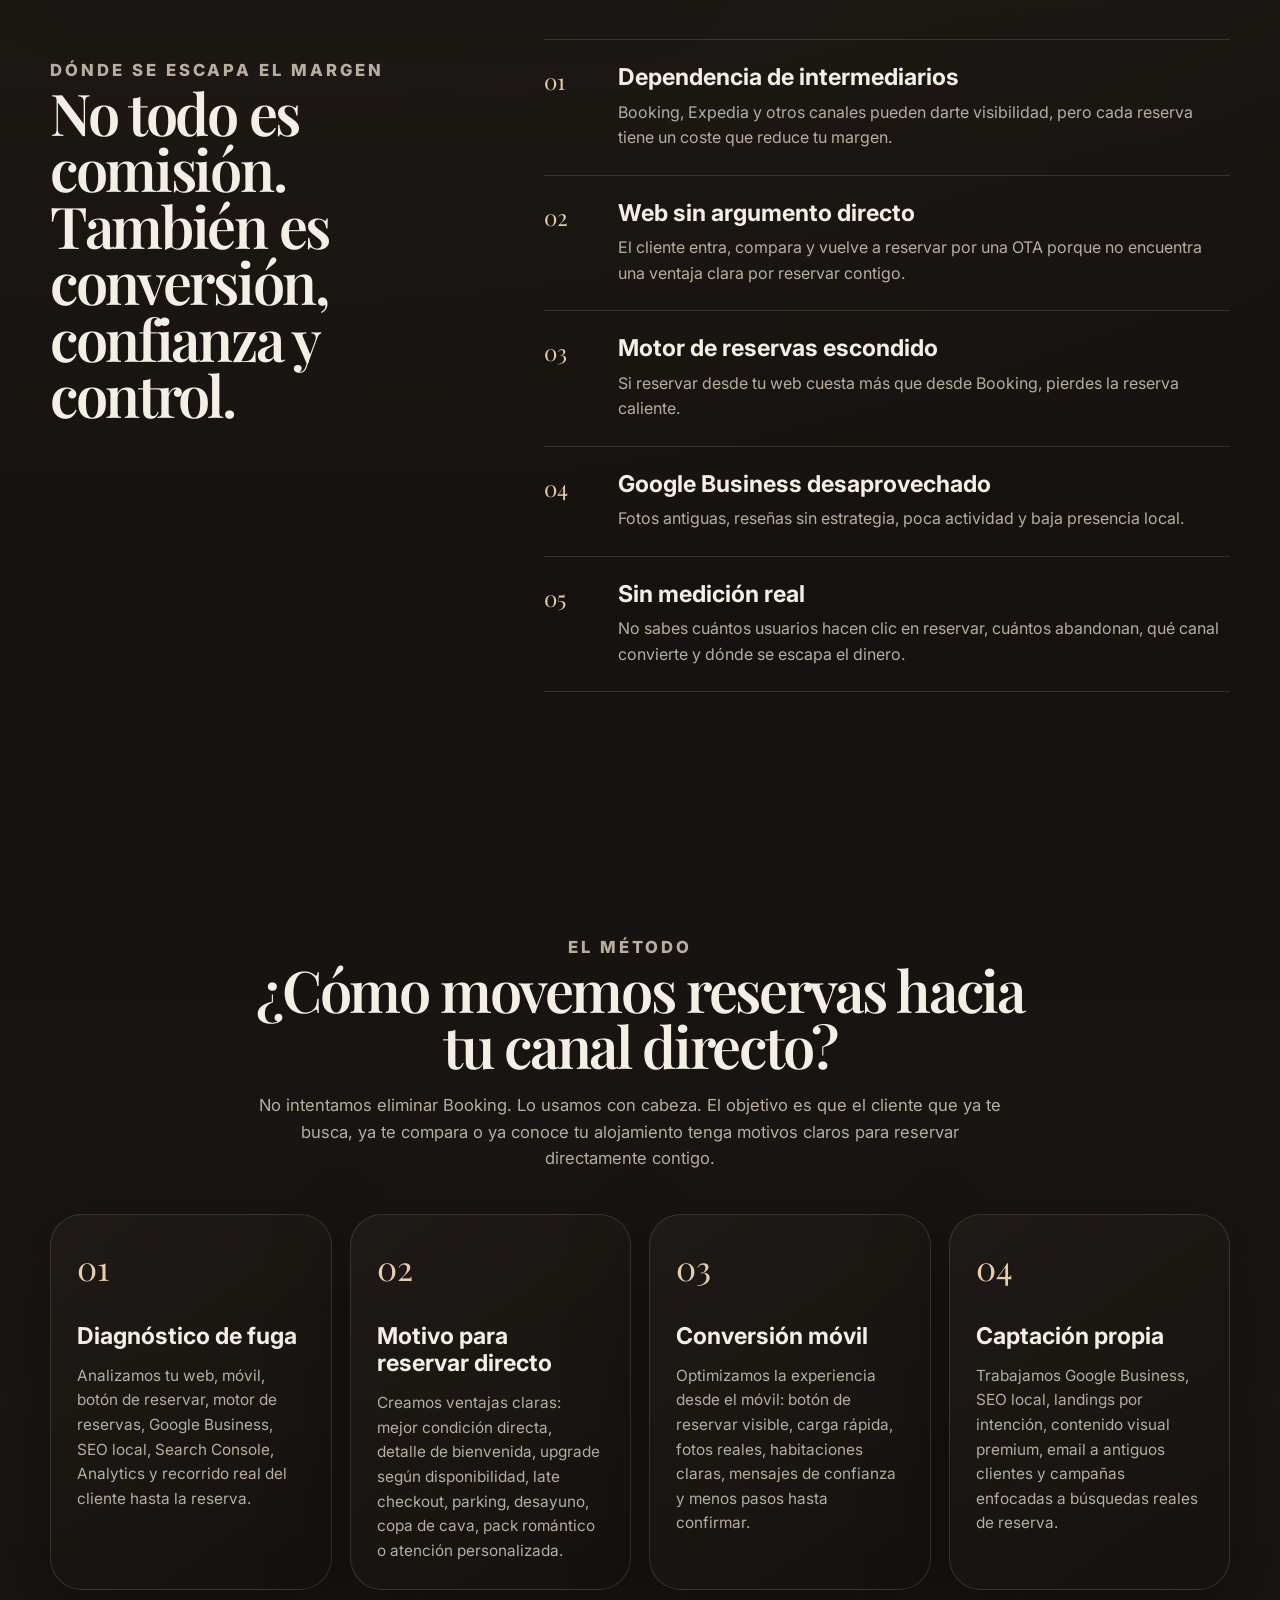
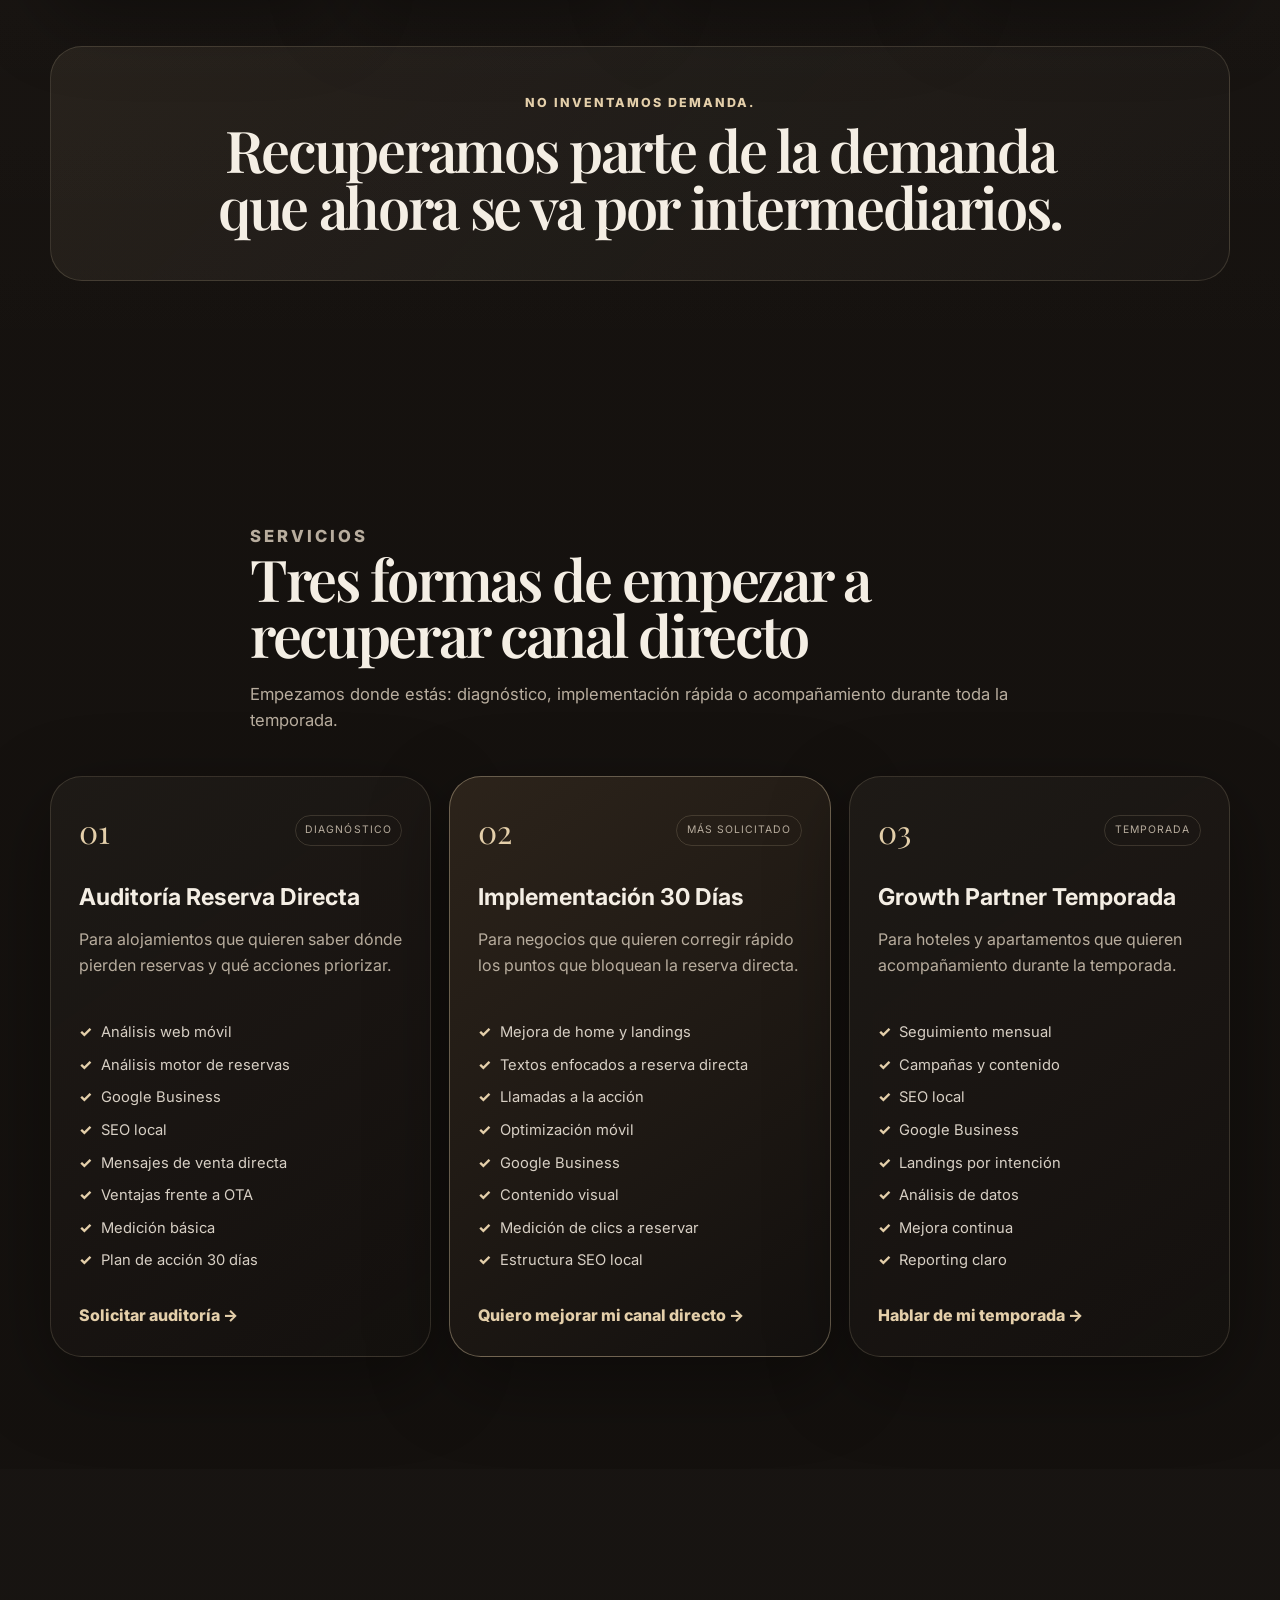
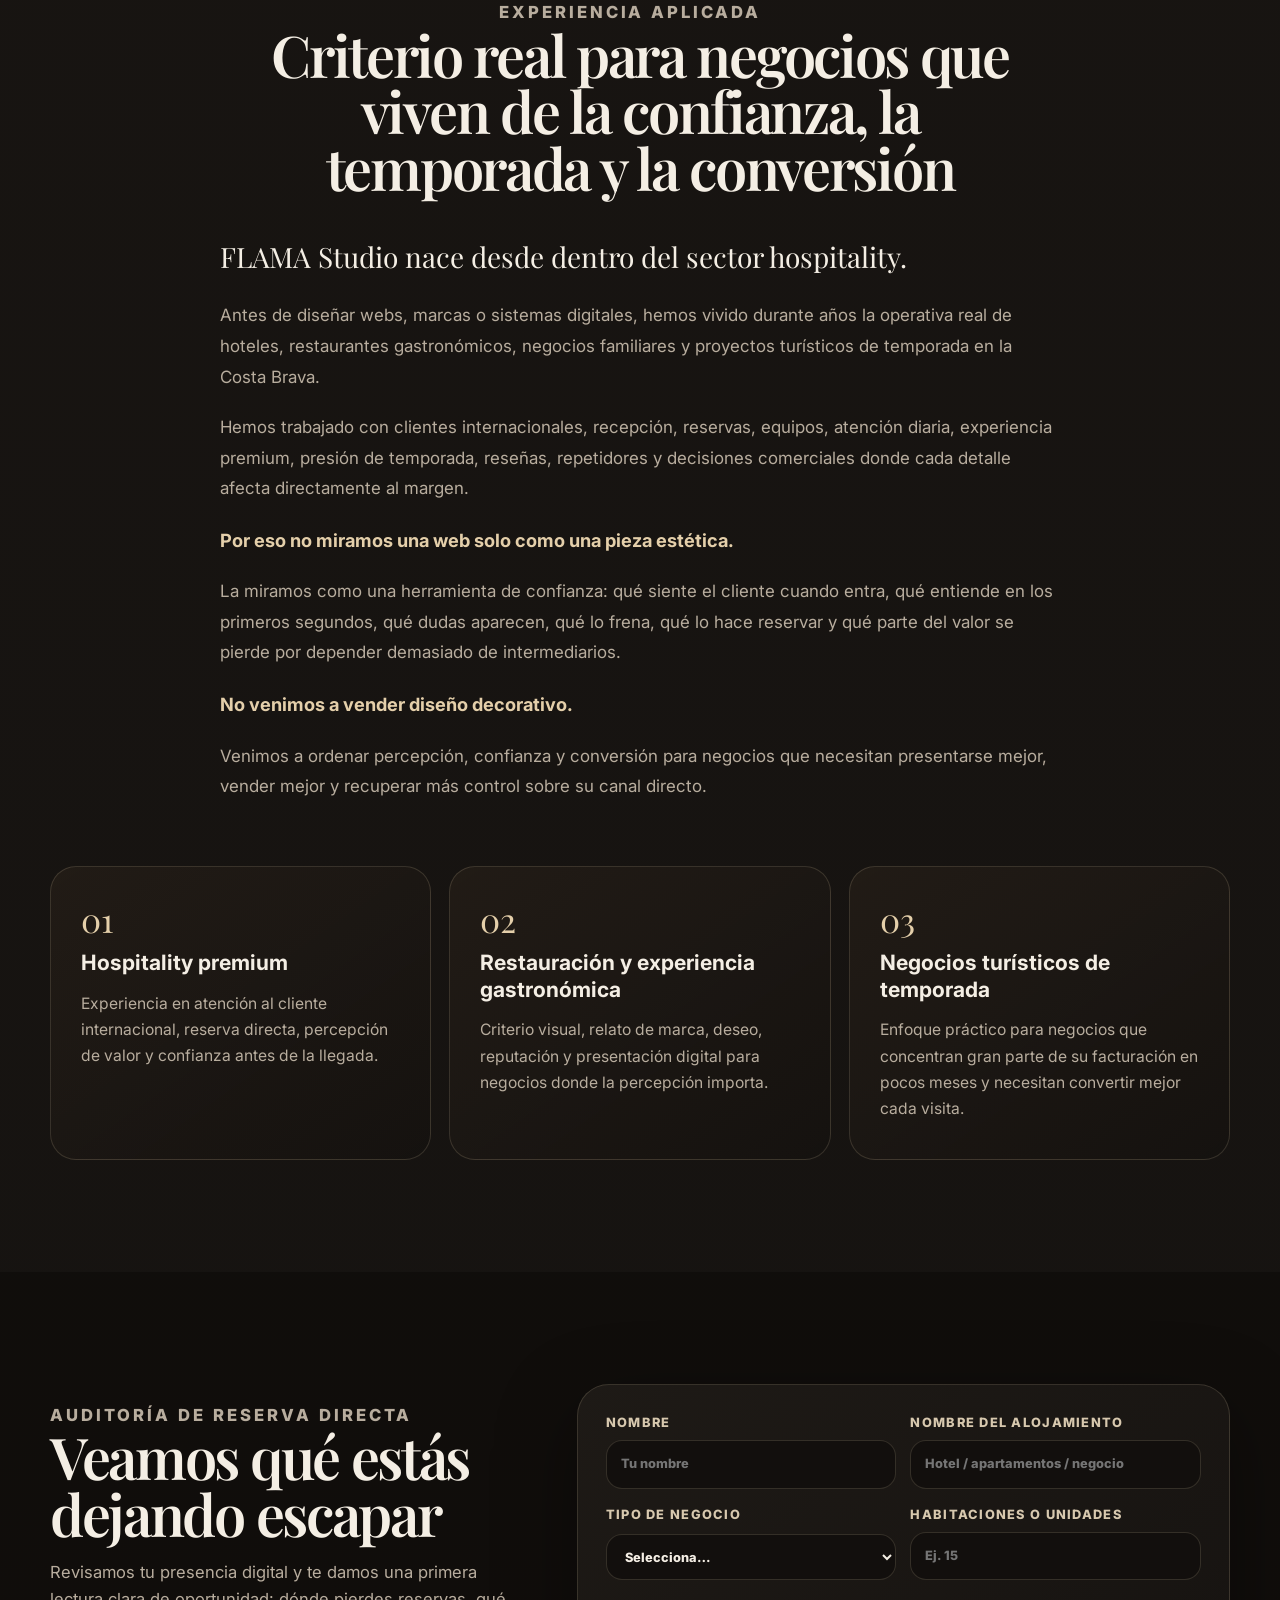
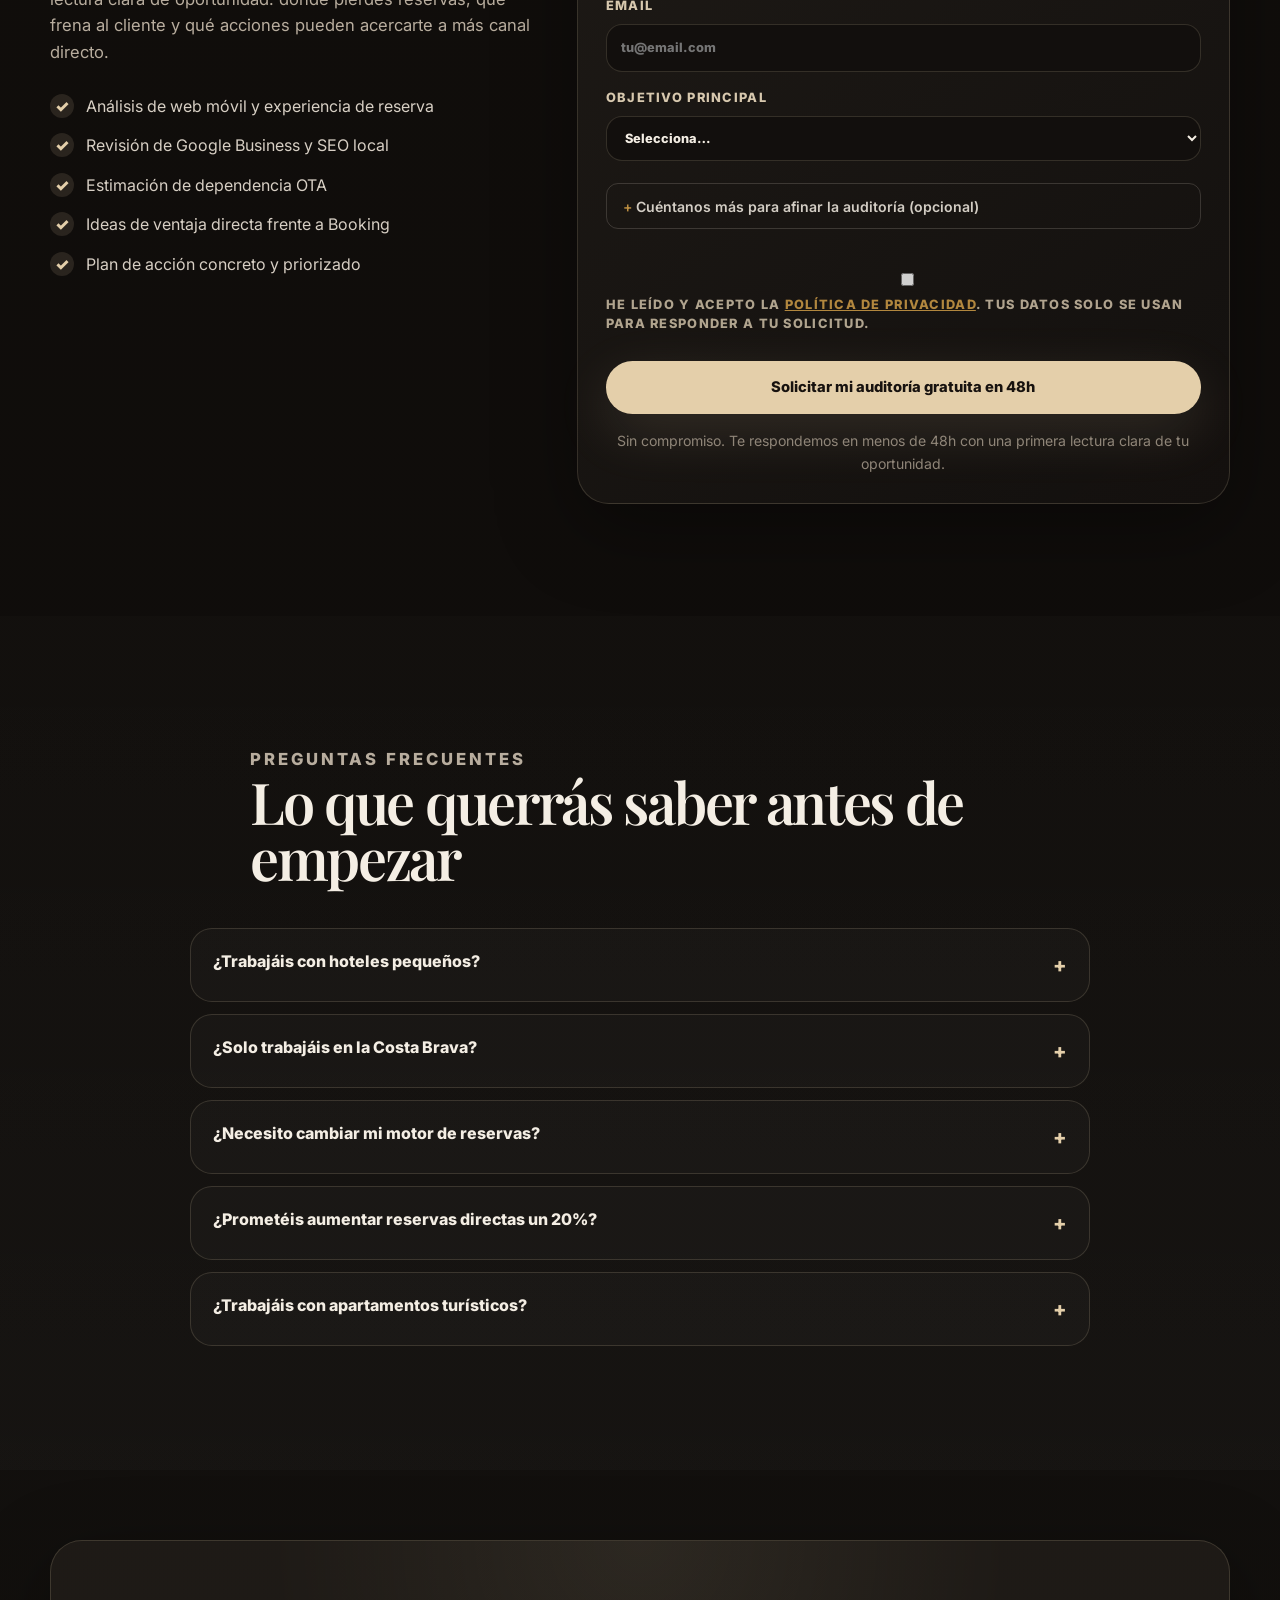
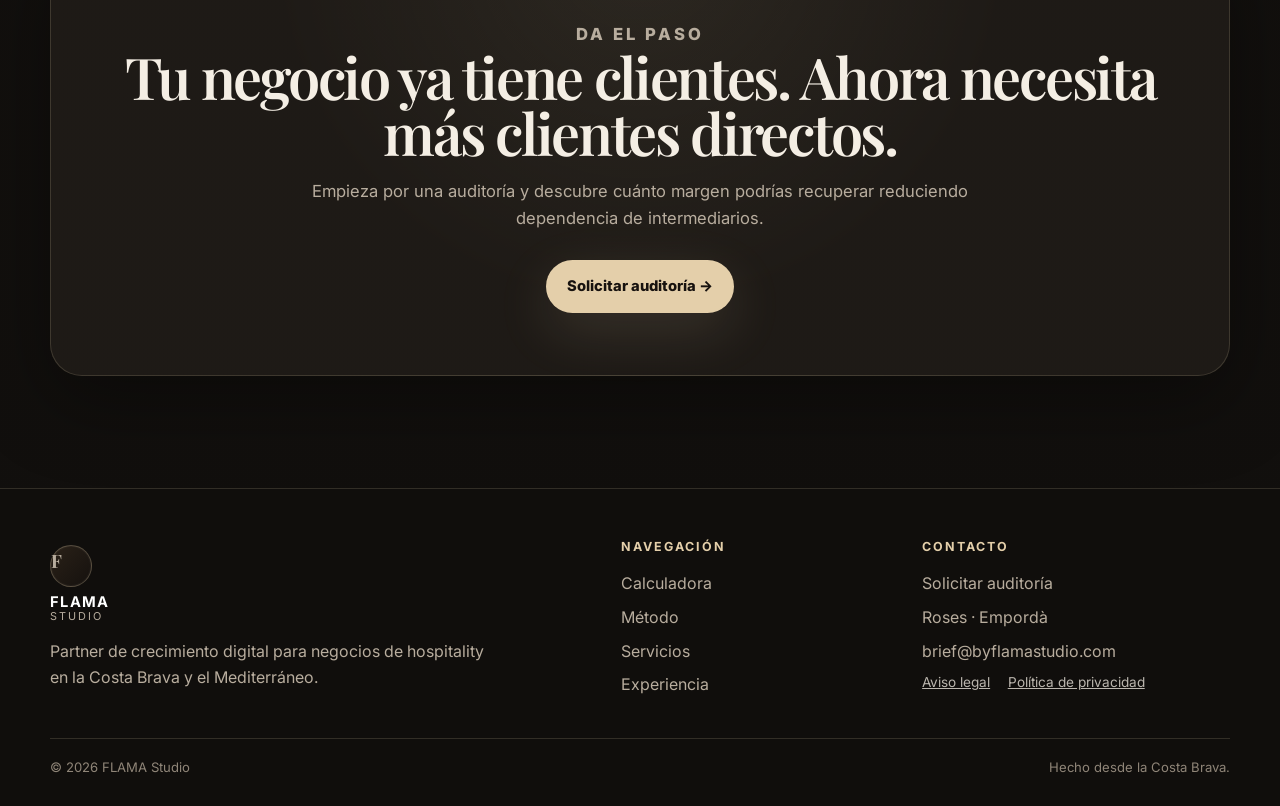
==== commit a0b1bcb0: "Contador del hero: 8s, termina en 328€, label claro y sin reinicios - Duración reducida a 8s (antes " ====
--- a/index.html
+++ b/index.html
@@ -280,9 +280,9 @@
           <div class="panel-top">
             <span class="dot"></span><span class="dot"></span><span class="dot"></span>
           </div>
-          <p class="ota-counter-label">Margen diario estimado que podría escaparse por intermediarios</p>
+          <p class="ota-counter-label">Margen diario estimado</p>
           <div class="ota-counter" id="otaCounter">0 €</div>
-          <p class="ota-counter-note">Simulación ilustrativa basada en un escenario hotelero medio. <a href="#calculadora" data-gtm="cta_click" data-gtm-label="hero_counter_calc">Calcula tu caso real en menos de un minuto.</a></p>
+          <p class="ota-counter-note">Estimación basada en 120.000 € anuales de margen potencial recuperable al mejorar el canal directo y reducir dependencia de intermediarios.</p>
         </aside>
 
         <div class="hero-body reveal delay-1">
@@ -1017,9 +1017,9 @@
      IMPORTANTE: es una SIMULACIÓN orientativa basada en un escenario hotelero
      medio, no un dato real del visitante. Cambia solo estos valores. */
   const OTA_COUNTER_CONFIG = {
-    yearlyEstimatedLoss: 120000,   // € de margen/comisión anual estimado en fuga (escenario medio)
+    yearlyEstimatedLoss: 120000,   // € de margen anual potencial recuperable (escenario medio)
     daysPerYear: 365,              // el tope = margen diario estimado: yearlyEstimatedLoss / daysPerYear
-    secondsToReachMax: 24,         // duración de la subida hasta el tope (segundos)
+    secondsToReachMax: 8,          // duración total de la subida (segundos)
     easing: true                   // ease-out suave (sin parpadeo, sin efecto casino)
   };
 
@@ -1031,41 +1031,34 @@
     // Euros enteros: sube limpio, sin céntimos parpadeando a 60 fps
     var fmt = new Intl.NumberFormat(locale, {style:'currency', currency:'EUR', maximumFractionDigits:0});
 
-    // Tope = margen diario estimado, derivado de la cifra anual (no hardcodeado)
-    var max = OTA_COUNTER_CONFIG.yearlyEstimatedLoss / OTA_COUNTER_CONFIG.daysPerYear;
+    // Tope entero = margen diario estimado derivado de la cifra anual (120000/365 -> 328)
+    var max = Math.floor(OTA_COUNTER_CONFIG.yearlyEstimatedLoss / OTA_COUNTER_CONFIG.daysPerYear);
     var durationMs = OTA_COUNTER_CONFIG.secondsToReachMax * 1000;
 
-    var elapsed = 0, last = null, rafId = null, finished = false;
+    var elapsed = 0, last = null, done = false;
 
     function easeOutCubic(t){ return 1 - Math.pow(1 - t, 3); }
     function render(v){ el.textContent = fmt.format(v); }
 
     function frame(now){
+      if(done) return;
       if(last === null) last = now;
       var dt = now - last; last = now;
-      if(dt > 100) dt = 100;            // al volver de segundo plano, no saltar
+      if(dt > 100) dt = 100;            // si el navegador estuvo inactivo, no saltar de golpe
       elapsed += dt;
 
       var t = elapsed / durationMs;
-      if(t >= 1){                        // llega al tope y SE DETIENE (no reinicia, no crece más)
-        render(max); finished = true; rafId = null; return;
-      }
-      render(max * (OTA_COUNTER_CONFIG.easing ? easeOutCubic(t) : t));
-      rafId = requestAnimationFrame(frame);
-    }
-
-    function start(){ if(rafId === null && !finished){ last = null; rafId = requestAnimationFrame(frame); } }
-    function stop(){ if(rafId !== null){ cancelAnimationFrame(rafId); rafId = null; } }
-
-    // Pausa cuando la pestaña no es visible; reanuda donde se quedó, sin saltos
-    document.addEventListener('visibilitychange', function(){
-      if(document.visibilityState === 'hidden') stop(); else start();
-    });
-
+      if(t >= 1){ render(max); done = true; return; }   // termina exactamente en 328 € y se queda fijo
+      render(Math.round(max * (OTA_COUNTER_CONFIG.easing ? easeOutCubic(t) : t)));
+      requestAnimationFrame(frame);
+    }
+
+    // Animación única: NO se reinicia por scroll, resize, visibilitychange ni re-render
     if(window.matchMedia && window.matchMedia('(prefers-reduced-motion: reduce)').matches){
-      render(max);                       // sin animación: muestra el tope estático
+      render(max); done = true;          // sin animación: muestra 328 € directamente
     } else {
-      render(0); start();
+      render(0);
+      requestAnimationFrame(frame);
     }
   })();
   </script>
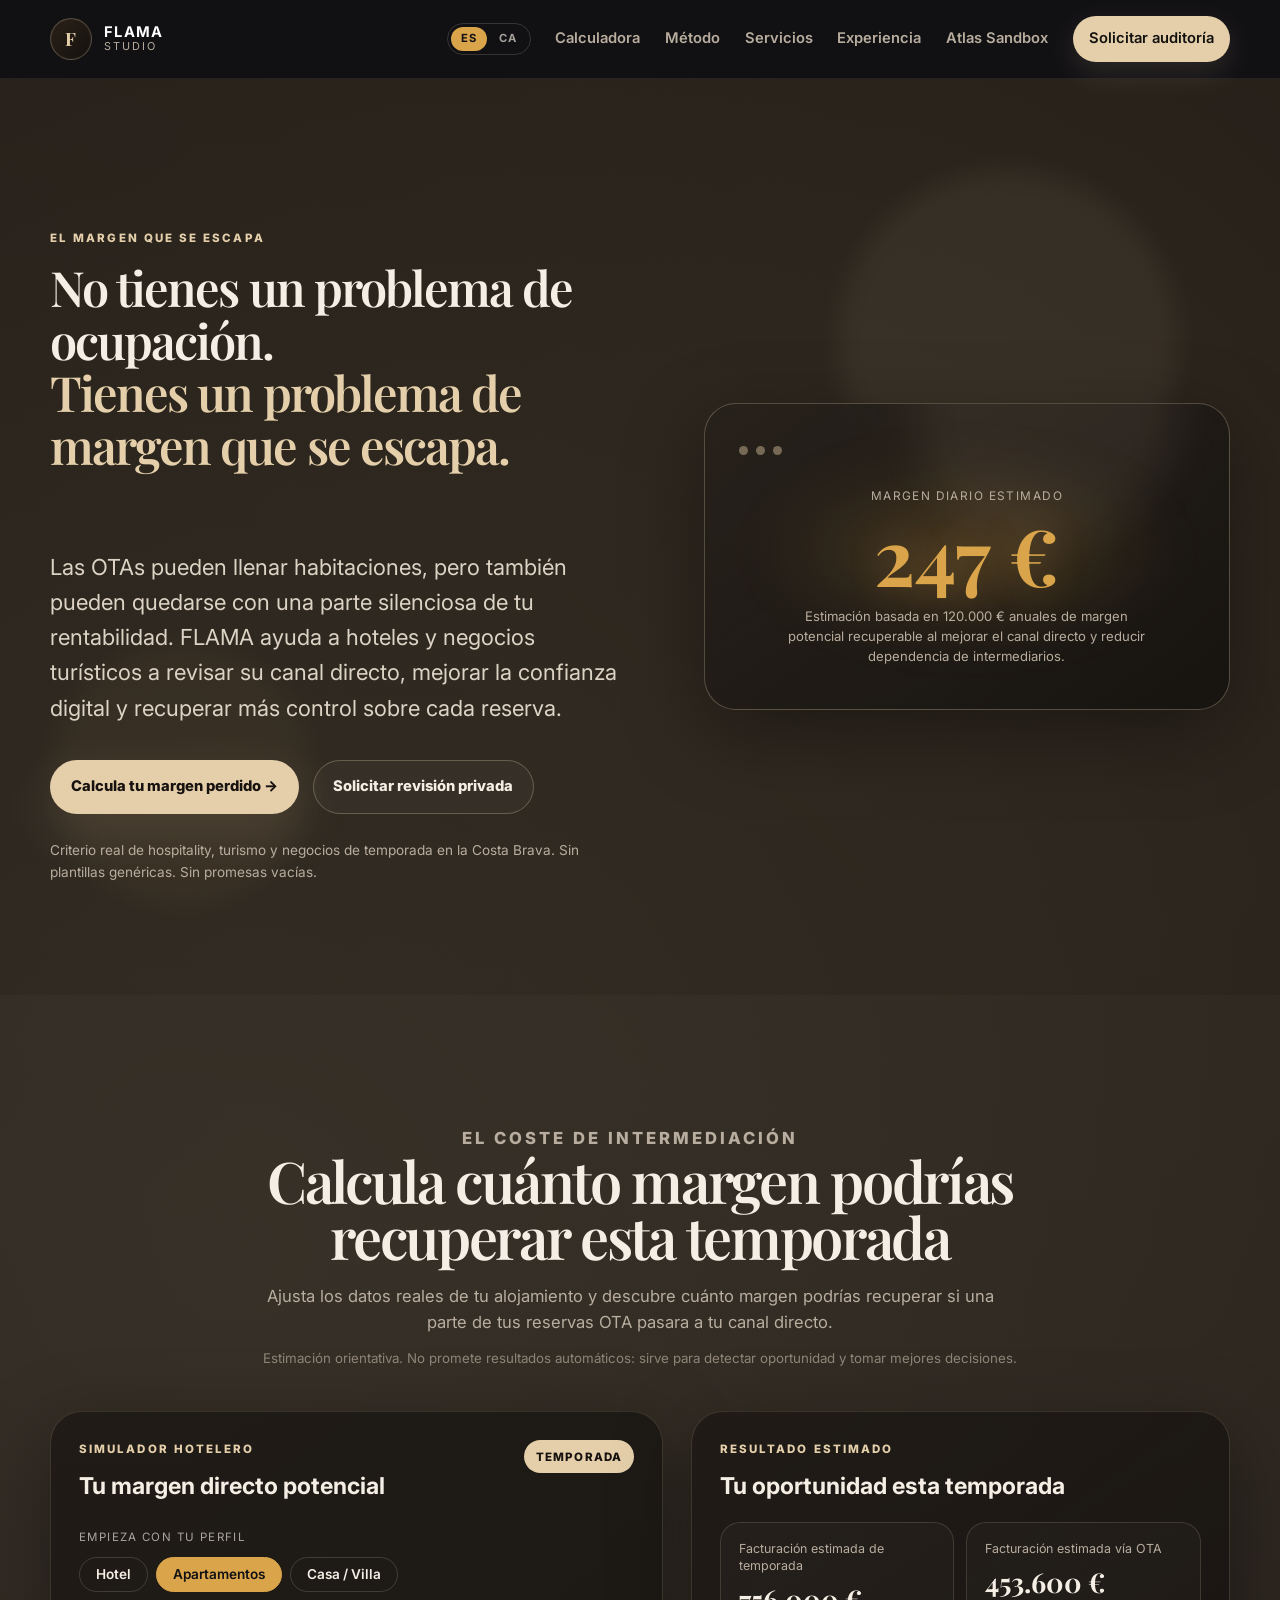
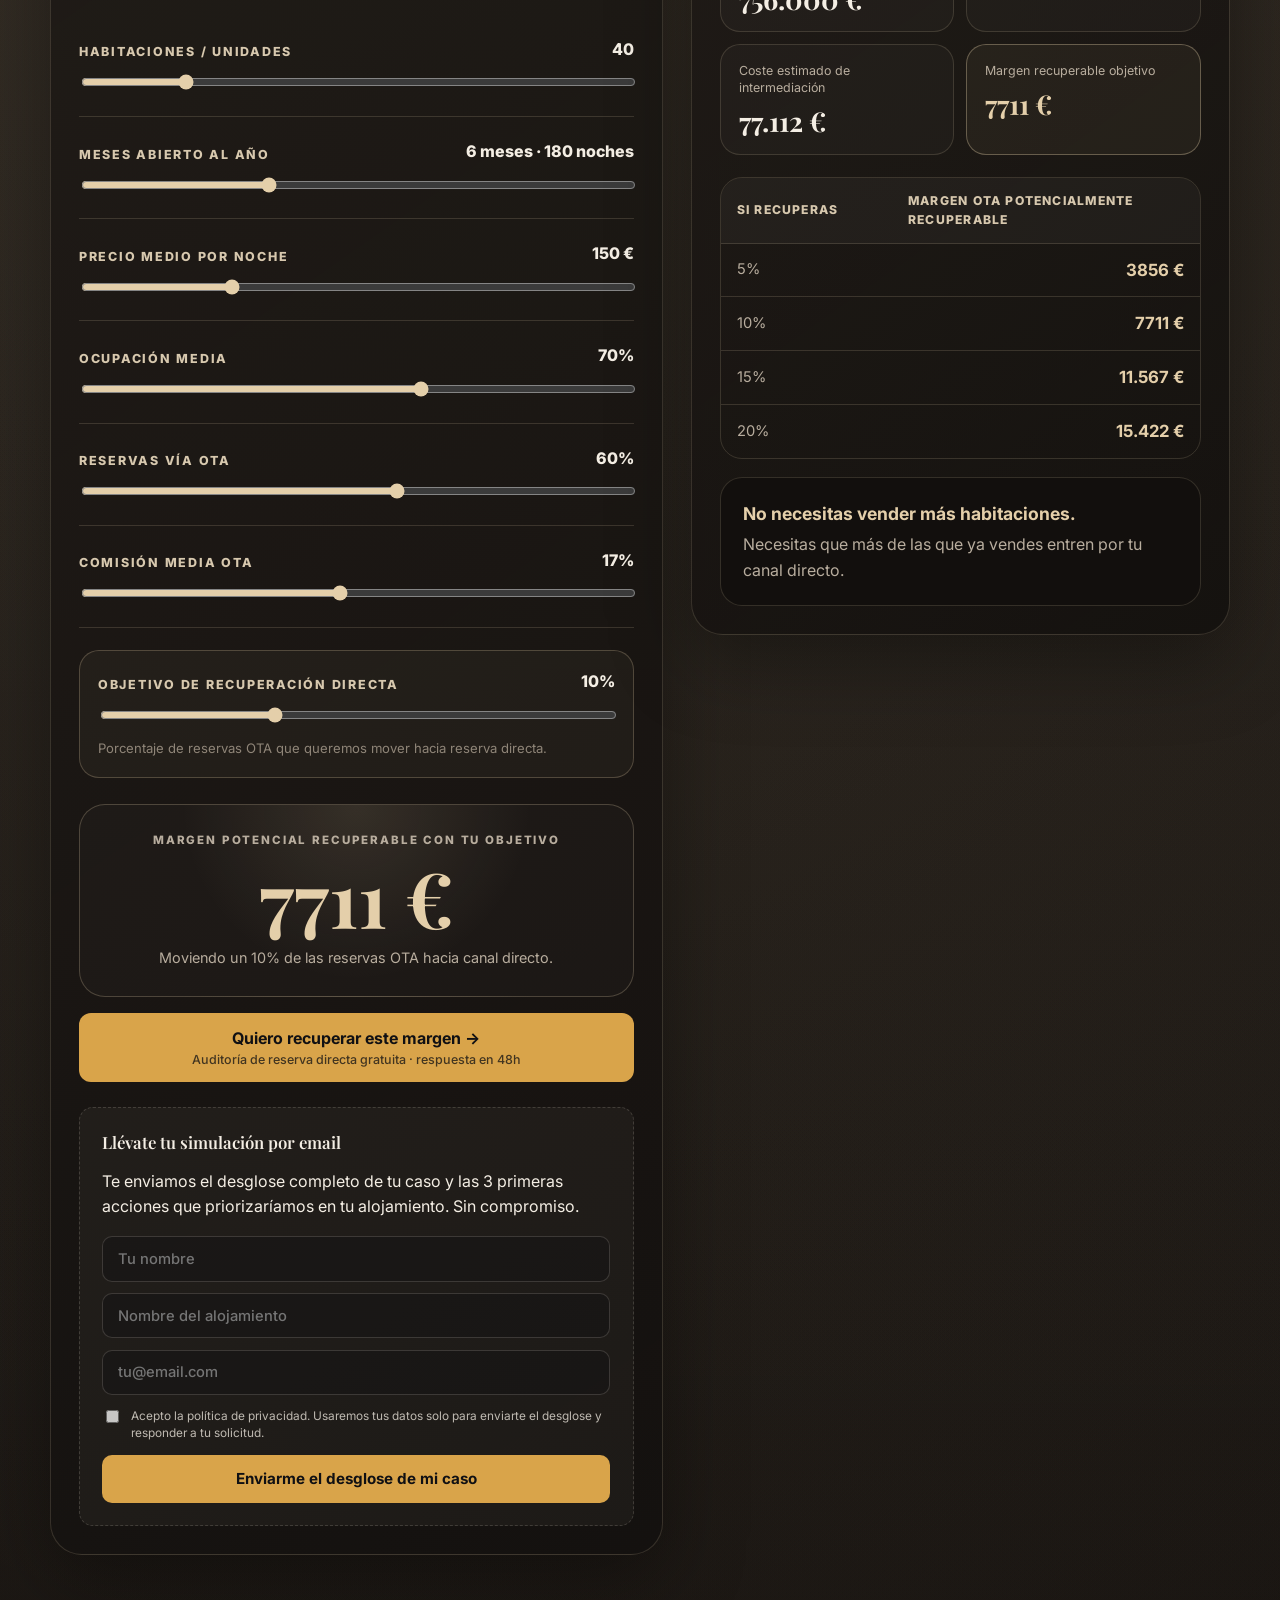
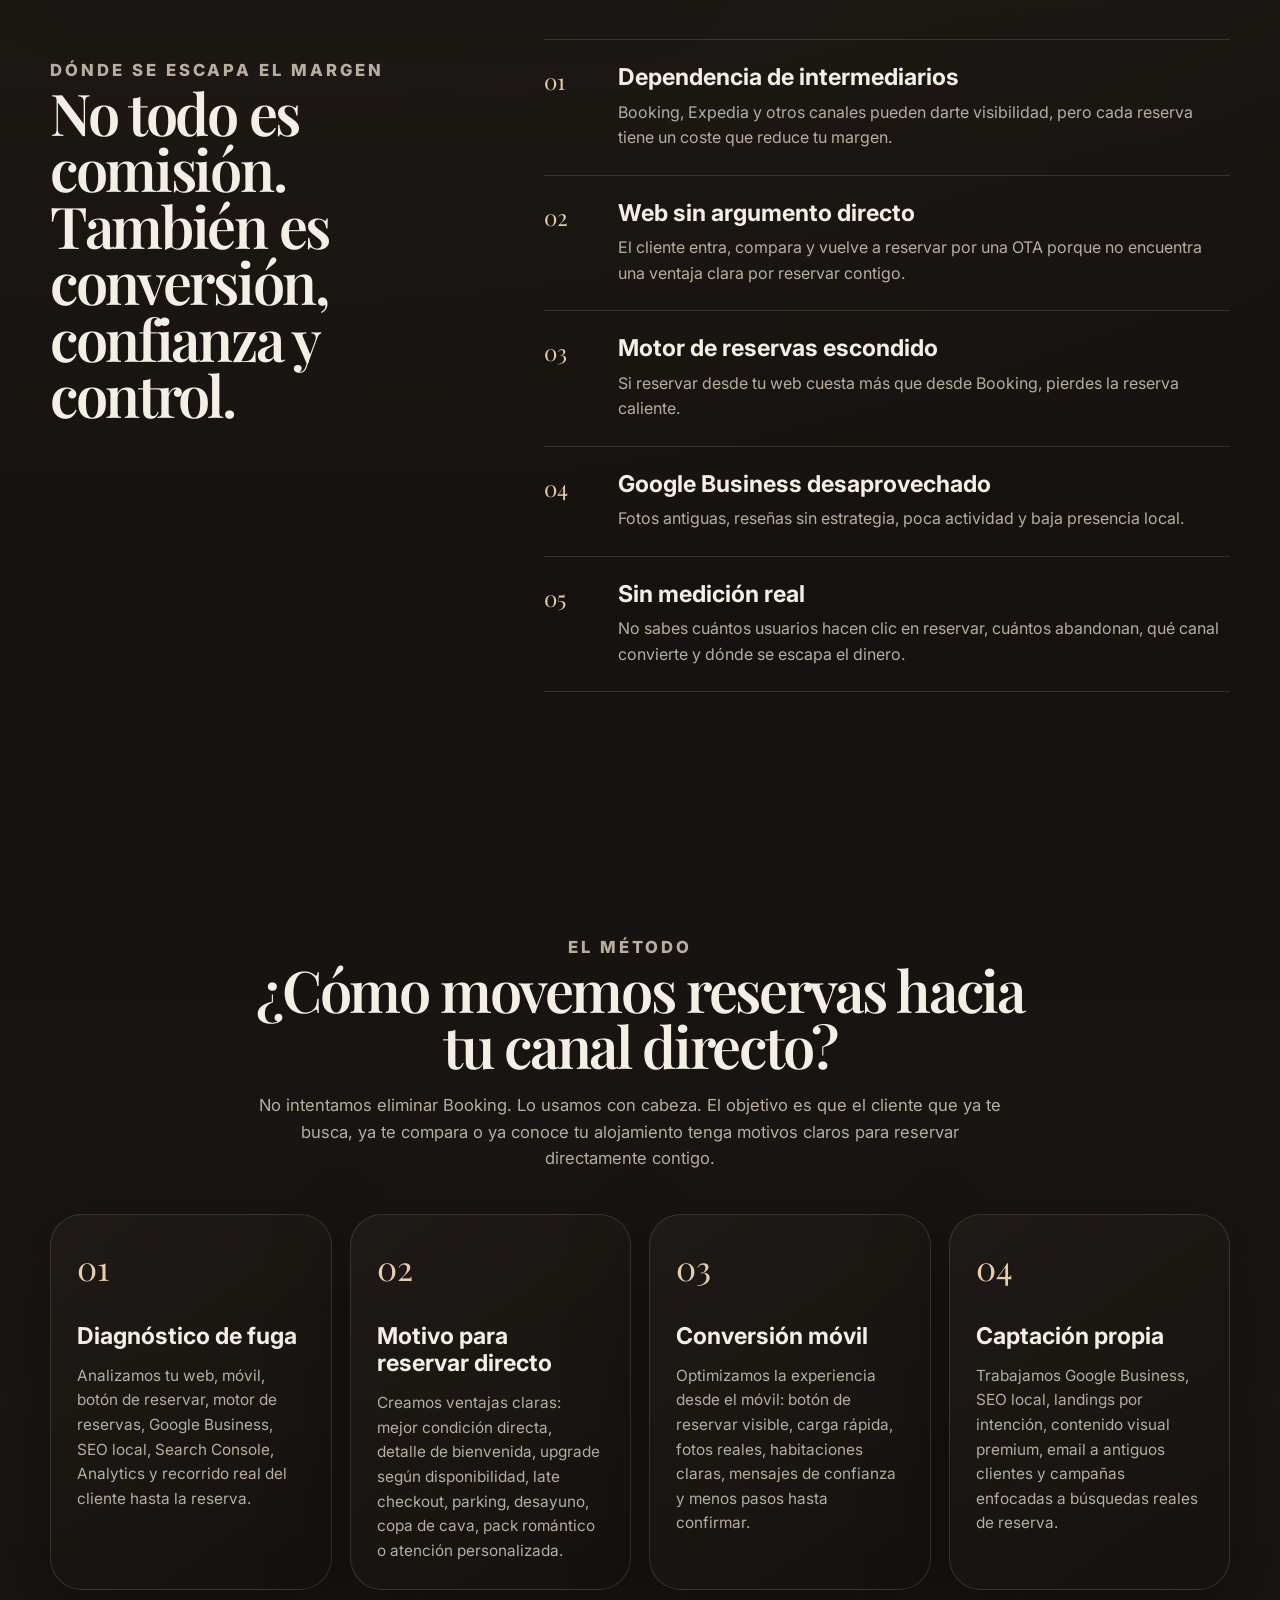
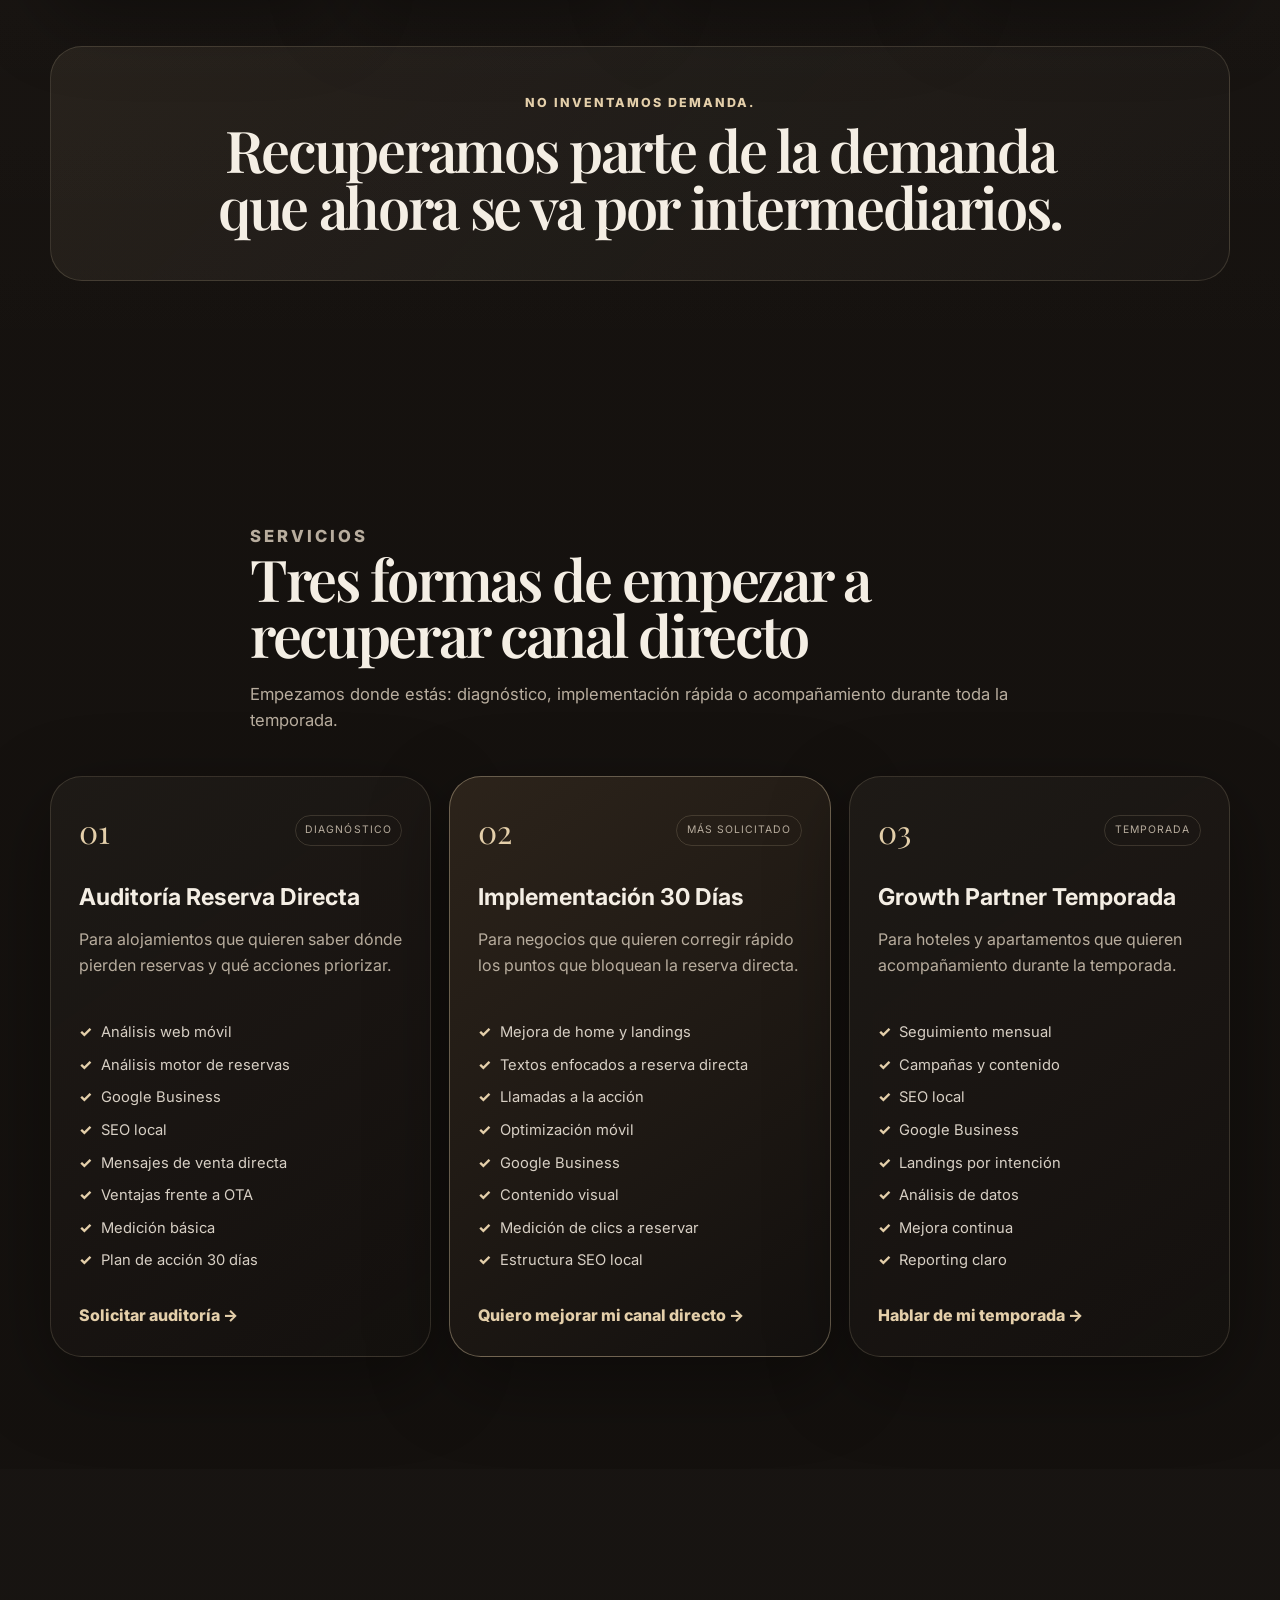
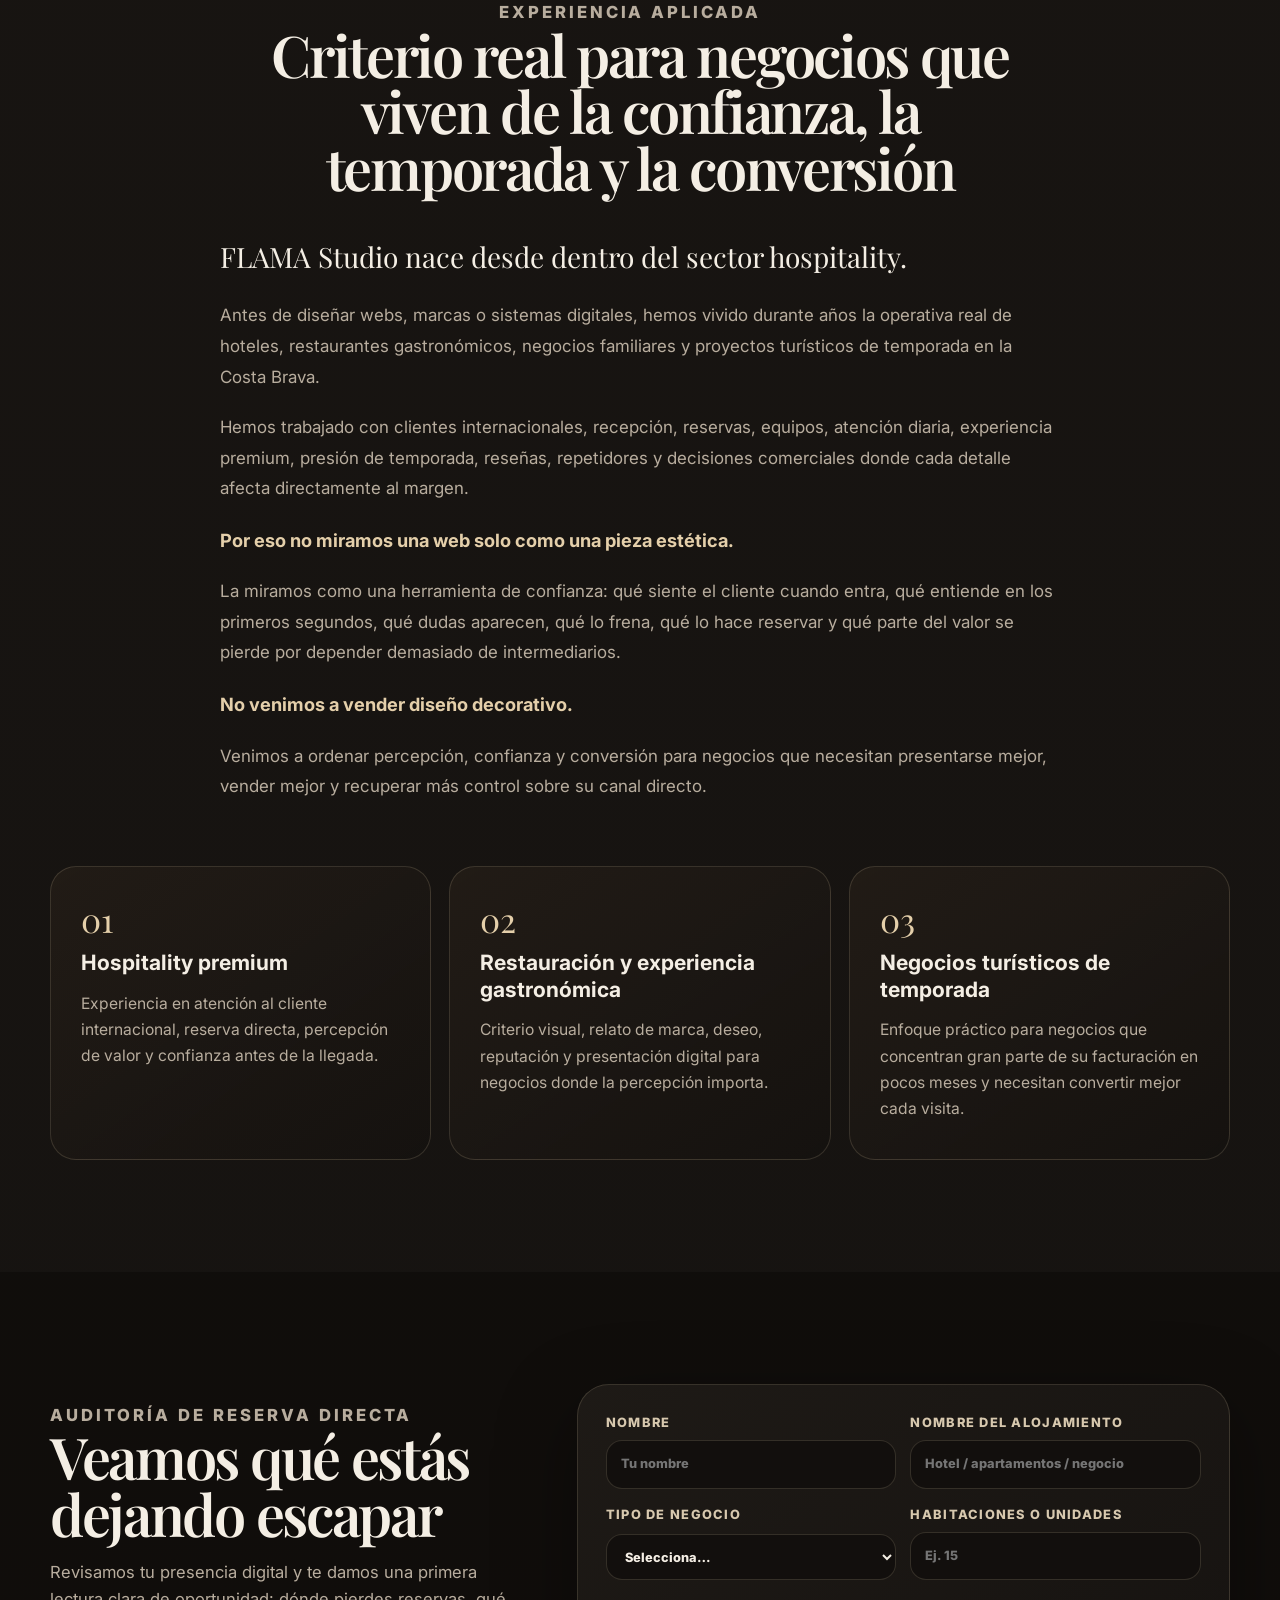
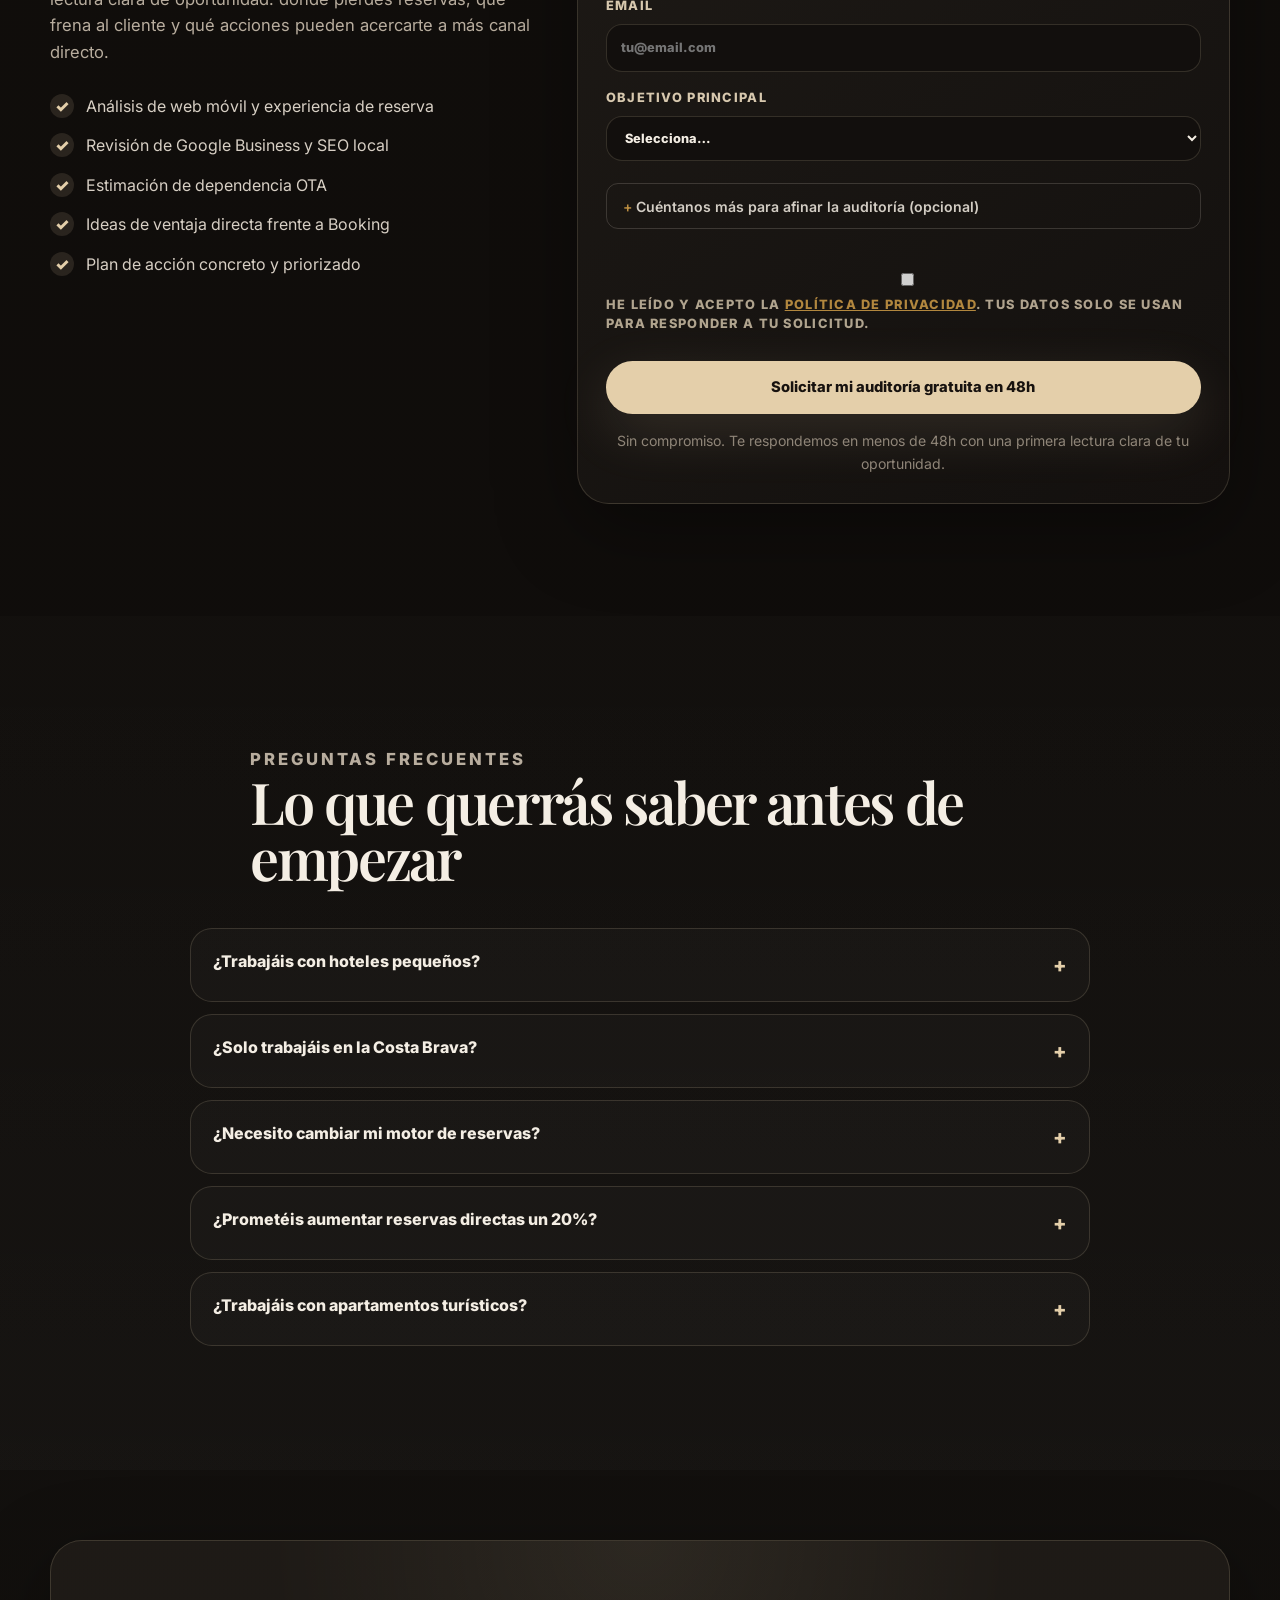
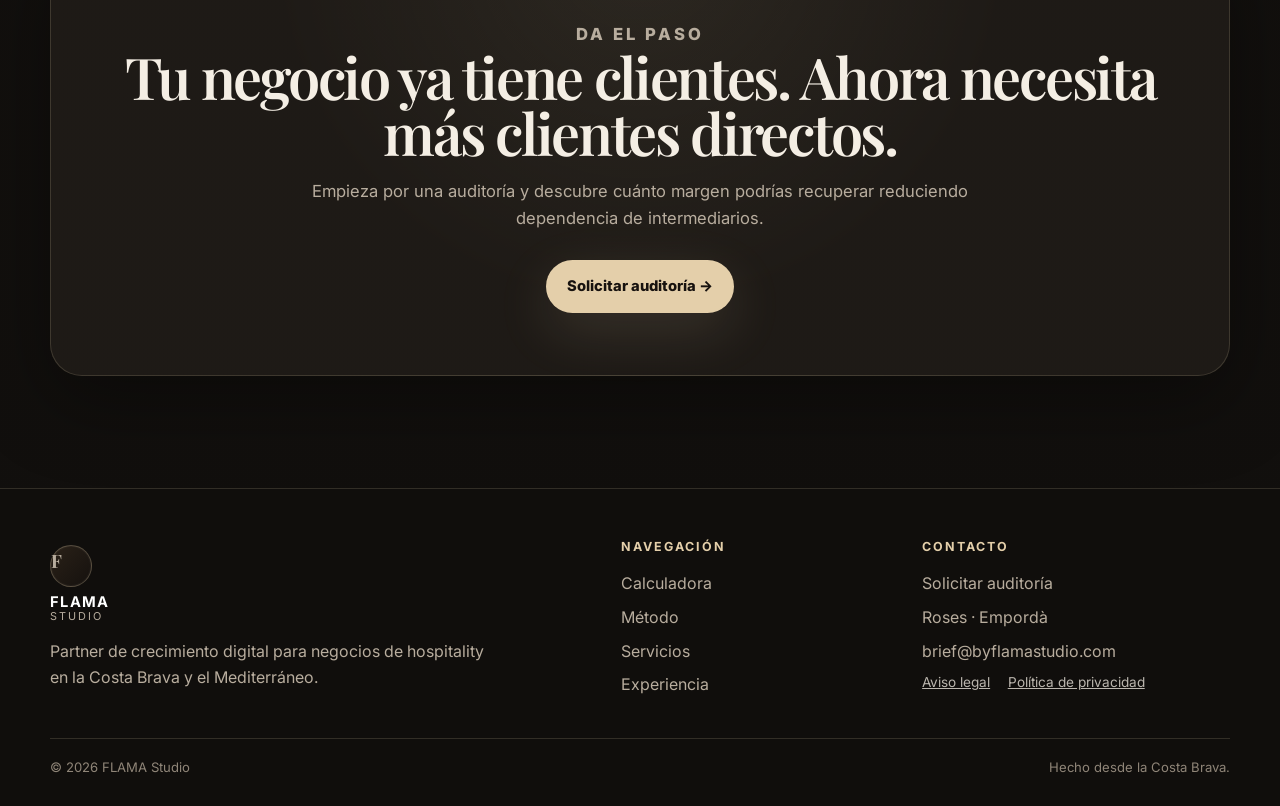
==== commit 9eb784ad: "Add Atlas Sandbox: demo omnicanal con datos 100% simulados Nueva experiencia "Atlas Sandbox" para va" ====
--- a/index.html
+++ b/index.html
@@ -259,6 +259,7 @@
         <a href="#metodo">Método</a>
         <a href="#servicios">Servicios</a>
         <a href="#casos">Experiencia</a>
+        <a href="atlas-sandbox.html">Atlas Sandbox</a>
         <a href="#contacto" class="nav-cta">Solicitar auditoría</a>
       </nav>
     </div>
@@ -849,6 +850,9 @@
       <button type="button" class="fcro-close" aria-label="Cerrar">✕</button>
       <h2>Aviso legal</h2>
       <p><strong>Titular del sitio web:</strong> FLAMA Studio.</p>
+      <p><strong>Titular legal:</strong> [NOMBRE Y APELLIDOS — completar].</p>
+      <!-- PENDIENTE USUARIO: completar con datos reales del titular. Obligatorio legalmente. -->
+      <p><strong>NIF:</strong> [NIF — completar].</p>
       <p><strong>Domicilio:</strong> Roses (Girona), España.</p>
       <p><strong>Email de contacto:</strong> brief@byflamastudio.com.</p>
       <h3>Objeto</h3>
@@ -867,7 +871,8 @@
       <button type="button" class="fcro-close" aria-label="Cerrar">✕</button>
       <h2>Política de privacidad</h2>
       <h3>Responsable del tratamiento</h3>
-      <p>FLAMA Studio, Roses (Girona). Email: brief@byflamastudio.com.</p>
+      <p>FLAMA Studio — responsable: [NOMBRE Y APELLIDOS — completar] (NIF [NIF — completar]), Roses (Girona). Email: brief@byflamastudio.com.</p>
+      <!-- PENDIENTE USUARIO: completar con datos reales del titular. Obligatorio legalmente. -->
       <h3>Datos que recogemos</h3>
       <p>Los que nos facilitas voluntariamente a través de los formularios: nombre, nombre del alojamiento, email y la información que decidas compartir sobre tu negocio.</p>
       <h3>Finalidad</h3>
